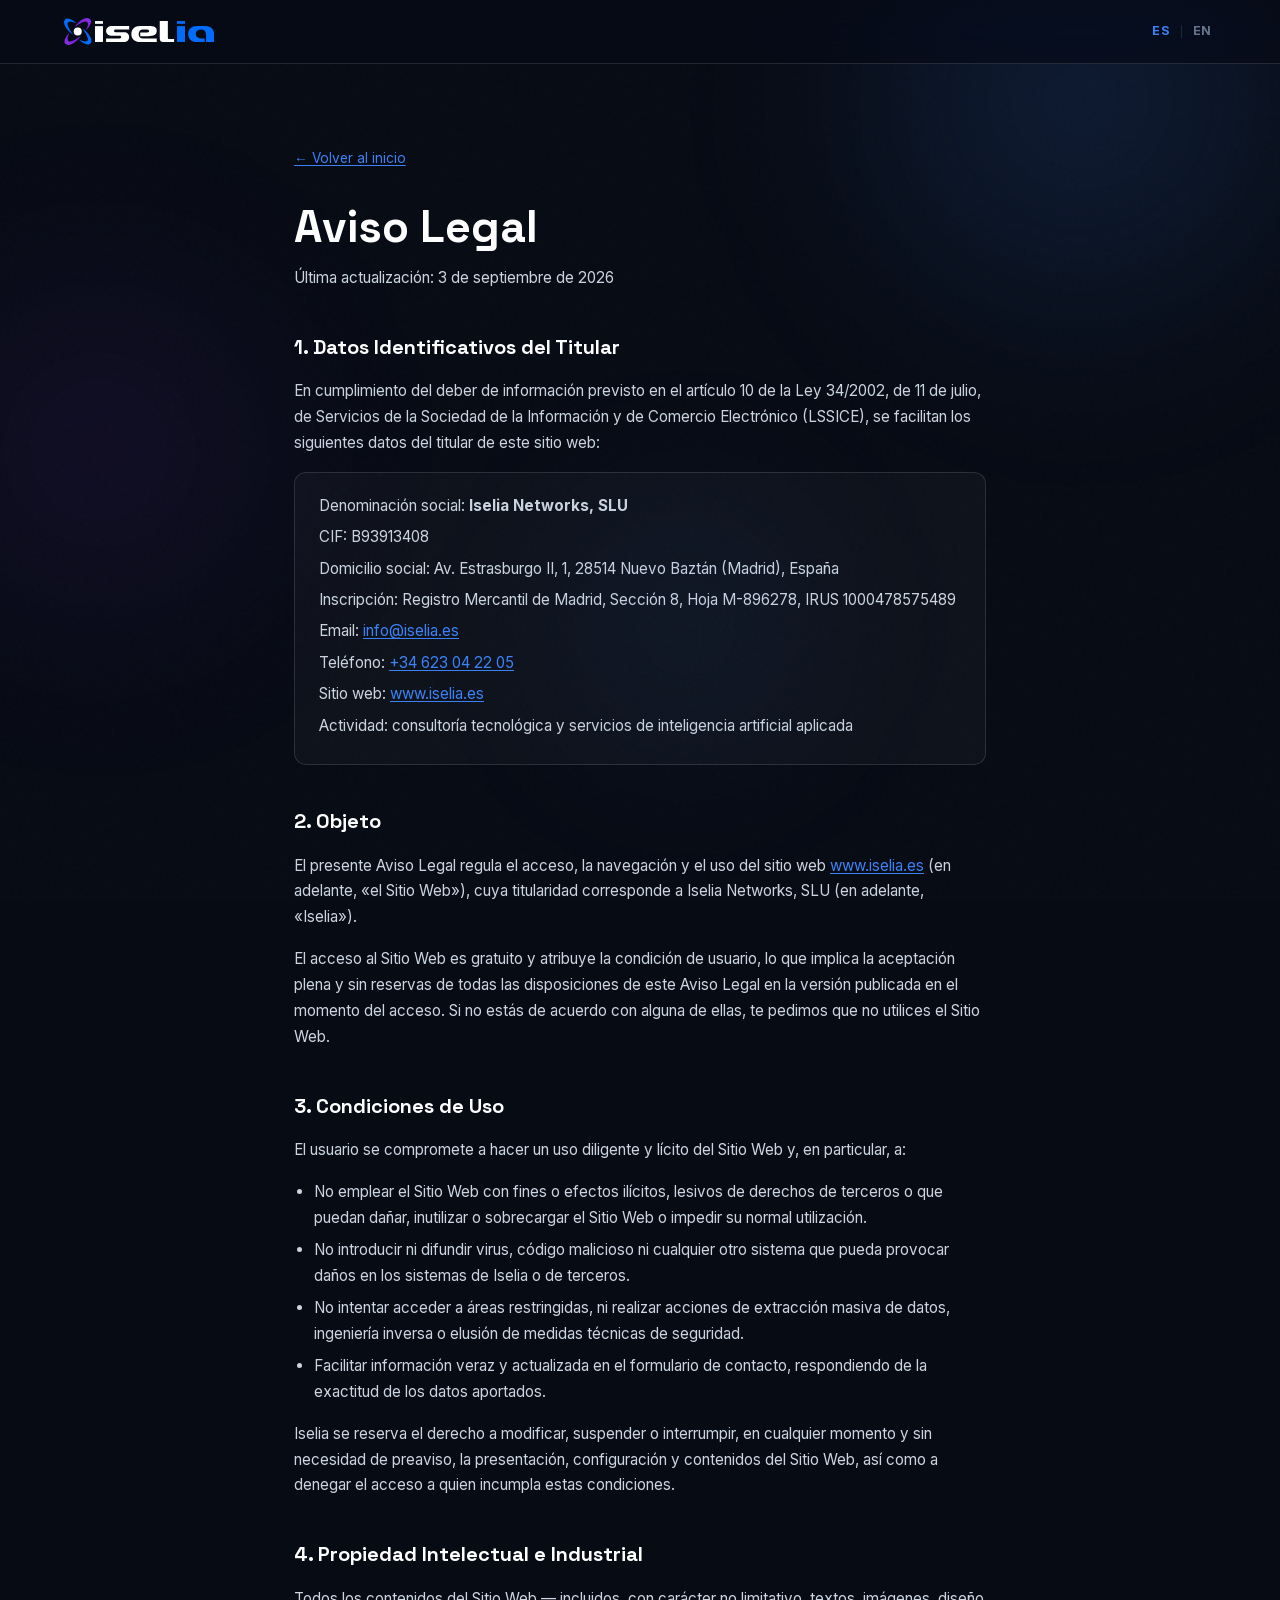
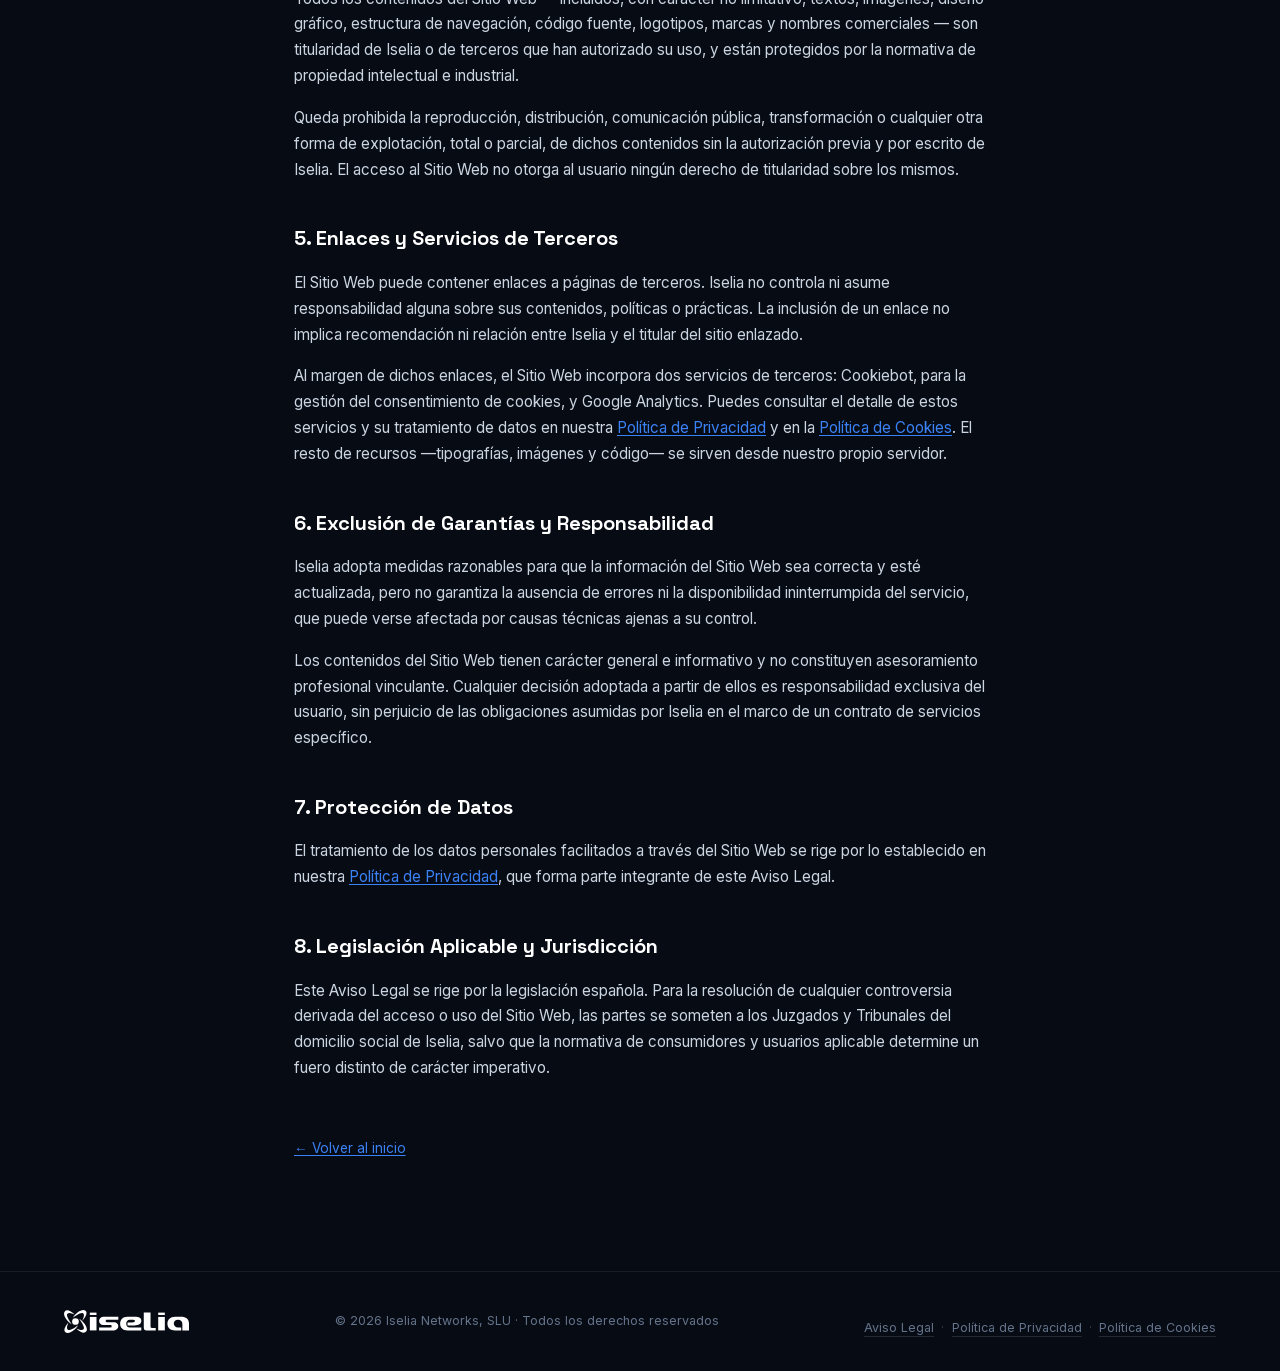
==== aviso-legal.html @ 84e08e34 "Make the header light at the top and dark once scrolled Puts the logo principal on a light surface, " ====
<!DOCTYPE html>
<html lang="es" data-i18n-title="avl-page-title" data-i18n-desc="avl-meta-desc">
<head>
  <meta charset="UTF-8" />

  <!-- Cookiebot CMP — debe ser el primer script del head: data-blockingmode="auto"
       solo intercepta lo declarado despues de el, y GA4 lee de aqui el consentimiento. -->
  <script id="Cookiebot" src="https://consent.cookiebot.com/uc.js"
          data-cbid="42545503-d43b-4026-9b3e-4bc26d3a8071" data-blockingmode="auto" type="text/javascript"></script>
  <!-- End Cookiebot CMP -->

  <!-- Google Analytics 4 (G-BYKG0C7WKZ) con Consent Mode v2.
       Por defecto todo denegado: GA4 no escribe cookies hasta que Cookiebot
       confirme el consentimiento. Debe ir por debajo de Cookiebot, del que
       lee el estado de consentimiento. -->
  <script>
    window.dataLayer = window.dataLayer || [];
    function gtag(){dataLayer.push(arguments);}
    gtag('consent', 'default', {
      ad_storage:         'denied',
      ad_user_data:       'denied',
      ad_personalization: 'denied',
      analytics_storage:  'denied',
      wait_for_update:    500
    });
    function iseliaConsentUpdate() {
      var c = (window.Cookiebot && window.Cookiebot.consent) || {};
      gtag('consent', 'update', {
        ad_storage:         c.marketing  ? 'granted' : 'denied',
        ad_user_data:       c.marketing  ? 'granted' : 'denied',
        ad_personalization: c.marketing  ? 'granted' : 'denied',
        analytics_storage:  c.statistics ? 'granted' : 'denied'
      });
    }
    window.addEventListener('CookiebotOnConsentReady', iseliaConsentUpdate);
    window.addEventListener('CookiebotOnAccept',       iseliaConsentUpdate);
    window.addEventListener('CookiebotOnDecline',      iseliaConsentUpdate);
  </script>
  <script async src="https://www.googletagmanager.com/gtag/js?id=G-BYKG0C7WKZ"></script>
  <script>
    gtag('js', new Date());
    gtag('config', 'G-BYKG0C7WKZ');
  </script>
  <!-- End Google Analytics 4 -->

  <meta name="viewport" content="width=device-width, initial-scale=1.0" />
  <title>Aviso Legal — Iselia</title>
  <meta name="description" content="Aviso legal de Iselia Networks, SLU: datos identificativos del titular, condiciones de uso, propiedad intelectual y legislación aplicable conforme a la LSSICE." />
  <meta name="robots" content="index, follow" />


  <!-- Favicons / marcas de la firma -->
  <link rel="icon" type="image/png" sizes="16x16" href="assets/iselia-favicon-16.png" />
  <link rel="icon" type="image/png" sizes="32x32" href="assets/iselia-favicon-32.png" />
  <link rel="icon" type="image/svg+xml" href="assets/iselia-favicon-claro.svg" />
  <link rel="icon" type="image/svg+xml" href="assets/iselia-favicon-oscuro.svg" media="(prefers-color-scheme: dark)" />
  <link rel="apple-touch-icon" sizes="180x180" href="assets/iselia-apple-touch-icon.png" />

  <link rel="stylesheet" href="styles.css" />
</head>
<body>

<div class="orb orb-1"></div>
<div class="orb orb-2"></div>
<div class="orb orb-3"></div>

<!-- NAV -->
<nav id="navbar" class="scrolled">
  <a href="index.html" class="nav-logo" aria-label="Iselia">
    <img class="logo-light" src="assets/iselia-lockup-horizontal-color.svg" alt="Iselia" width="150" height="27" />
    <img class="logo-dark" src="assets/iselia-lockup-horizontal-oscuro.svg" alt="" aria-hidden="true" width="150" height="27" />
  </a>
  <div class="lang-switcher">
    <button class="lang-btn active" data-lang="es">ES</button>
    <span class="lang-divider">|</span>
    <button class="lang-btn" data-lang="en">EN</button>
  </div>
</nav>

<main class="legal">
  <a href="index.html" class="legal-back" data-i18n="legal-back">← Volver al inicio</a>

  <h1 data-i18n="avl-title">Aviso Legal</h1>
  <p class="legal-updated" data-i18n="avl-updated">Última actualización: 3 de septiembre de 2026</p>

  <h2 data-i18n="avl-1-h">1. Datos Identificativos del Titular</h2>
  <p data-i18n="avl-1-p">En cumplimiento del deber de información previsto en el artículo 10 de la Ley 34/2002, de 11 de julio, de Servicios de la Sociedad de la Información y de Comercio Electrónico (LSSICE), se facilitan los siguientes datos del titular de este sitio web:</p>
  <div class="legal-contact">
    <p data-i18n="avl-c-name">Denominación social: <strong>Iselia Networks, SLU</strong></p>
    <p data-i18n="avl-c-cif">CIF: B93913408</p>
    <p data-i18n="avl-c-addr">Domicilio social: Av. Estrasburgo II, 1, 28514 Nuevo Baztán (Madrid), España</p>
    <p data-i18n="avl-c-reg">Inscripción: Registro Mercantil de Madrid, Sección 8, Hoja M-896278, IRUS 1000478575489</p>
    <p data-i18n="avl-c-email">Email: <a href="mailto:info@iselia.es">info@iselia.es</a></p>
    <p data-i18n="avl-c-phone">Teléfono: <a href="tel:+34623042205">+34 623 04 22 05</a></p>
    <p data-i18n="avl-c-web">Sitio web: <a href="https://www.iselia.es">www.iselia.es</a></p>
    <p data-i18n="avl-c-act">Actividad: consultoría tecnológica y servicios de inteligencia artificial aplicada</p>
  </div>

  <h2 data-i18n="avl-2-h">2. Objeto</h2>
  <p data-i18n="avl-2-p1">El presente Aviso Legal regula el acceso, la navegación y el uso del sitio web <a href="https://www.iselia.es">www.iselia.es</a> (en adelante, «el Sitio Web»), cuya titularidad corresponde a Iselia Networks, SLU (en adelante, «Iselia»).</p>
  <p data-i18n="avl-2-p2">El acceso al Sitio Web es gratuito y atribuye la condición de usuario, lo que implica la aceptación plena y sin reservas de todas las disposiciones de este Aviso Legal en la versión publicada en el momento del acceso. Si no estás de acuerdo con alguna de ellas, te pedimos que no utilices el Sitio Web.</p>

  <h2 data-i18n="avl-3-h">3. Condiciones de Uso</h2>
  <p data-i18n="avl-3-p">El usuario se compromete a hacer un uso diligente y lícito del Sitio Web y, en particular, a:</p>
  <ul>
    <li data-i18n="avl-3-li1">No emplear el Sitio Web con fines o efectos ilícitos, lesivos de derechos de terceros o que puedan dañar, inutilizar o sobrecargar el Sitio Web o impedir su normal utilización.</li>
    <li data-i18n="avl-3-li2">No introducir ni difundir virus, código malicioso ni cualquier otro sistema que pueda provocar daños en los sistemas de Iselia o de terceros.</li>
    <li data-i18n="avl-3-li3">No intentar acceder a áreas restringidas, ni realizar acciones de extracción masiva de datos, ingeniería inversa o elusión de medidas técnicas de seguridad.</li>
    <li data-i18n="avl-3-li4">Facilitar información veraz y actualizada en el formulario de contacto, respondiendo de la exactitud de los datos aportados.</li>
  </ul>
  <p data-i18n="avl-3-p2">Iselia se reserva el derecho a modificar, suspender o interrumpir, en cualquier momento y sin necesidad de preaviso, la presentación, configuración y contenidos del Sitio Web, así como a denegar el acceso a quien incumpla estas condiciones.</p>

  <h2 data-i18n="avl-4-h">4. Propiedad Intelectual e Industrial</h2>
  <p data-i18n="avl-4-p1">Todos los contenidos del Sitio Web — incluidos, con carácter no limitativo, textos, imágenes, diseño gráfico, estructura de navegación, código fuente, logotipos, marcas y nombres comerciales — son titularidad de Iselia o de terceros que han autorizado su uso, y están protegidos por la normativa de propiedad intelectual e industrial.</p>
  <p data-i18n="avl-4-p2">Queda prohibida la reproducción, distribución, comunicación pública, transformación o cualquier otra forma de explotación, total o parcial, de dichos contenidos sin la autorización previa y por escrito de Iselia. El acceso al Sitio Web no otorga al usuario ningún derecho de titularidad sobre los mismos.</p>

  <h2 data-i18n="avl-5-h">5. Enlaces y Servicios de Terceros</h2>
  <p data-i18n="avl-5-p1">El Sitio Web puede contener enlaces a páginas de terceros. Iselia no controla ni asume responsabilidad alguna sobre sus contenidos, políticas o prácticas. La inclusión de un enlace no implica recomendación ni relación entre Iselia y el titular del sitio enlazado.</p>
  <p data-i18n="avl-5-p2">Al margen de dichos enlaces, el Sitio Web incorpora dos servicios de terceros: Cookiebot, para la gestión del consentimiento de cookies, y Google Analytics. Puedes consultar el detalle de estos servicios y su tratamiento de datos en nuestra <a href="privacidad.html">Política de Privacidad</a> y en la <a href="cookies.html">Política de Cookies</a>. El resto de recursos —tipografías, imágenes y código— se sirven desde nuestro propio servidor.</p>

  <h2 data-i18n="avl-6-h">6. Exclusión de Garantías y Responsabilidad</h2>
  <p data-i18n="avl-6-p1">Iselia adopta medidas razonables para que la información del Sitio Web sea correcta y esté actualizada, pero no garantiza la ausencia de errores ni la disponibilidad ininterrumpida del servicio, que puede verse afectada por causas técnicas ajenas a su control.</p>
  <p data-i18n="avl-6-p2">Los contenidos del Sitio Web tienen carácter general e informativo y no constituyen asesoramiento profesional vinculante. Cualquier decisión adoptada a partir de ellos es responsabilidad exclusiva del usuario, sin perjuicio de las obligaciones asumidas por Iselia en el marco de un contrato de servicios específico.</p>

  <h2 data-i18n="avl-7-h">7. Protección de Datos</h2>
  <p data-i18n="avl-7-p">El tratamiento de los datos personales facilitados a través del Sitio Web se rige por lo establecido en nuestra <a href="privacidad.html">Política de Privacidad</a>, que forma parte integrante de este Aviso Legal.</p>

  <h2 data-i18n="avl-8-h">8. Legislación Aplicable y Jurisdicción</h2>
  <p data-i18n="avl-8-p">Este Aviso Legal se rige por la legislación española. Para la resolución de cualquier controversia derivada del acceso o uso del Sitio Web, las partes se someten a los Juzgados y Tribunales del domicilio social de Iselia, salvo que la normativa de consumidores y usuarios aplicable determine un fuero distinto de carácter imperativo.</p>

  <a href="index.html" class="legal-back" data-i18n="legal-back" style="margin-top:2.5rem;">← Volver al inicio</a>
</main>

<footer>
  <div class="footer-logo">
    <img src="assets/iselia-lockup-horizontal-mono.svg" alt="Iselia" width="125" height="23" />
  </div>
  <p data-i18n="footer-copy">© 2026 Iselia Networks, SLU · Todos los derechos reservados</p>
  <p class="footer-legal">
    <a href="aviso-legal.html" data-i18n="footer-legal-notice">Aviso Legal</a>
    <span class="footer-sep">·</span>
    <a href="privacidad.html" data-i18n="footer-privacy">Política de Privacidad</a>
    <span class="footer-sep">·</span>
    <a href="cookies.html" data-i18n="footer-cookies">Política de Cookies</a>
  </p>
</footer>

<script src="i18n.js" data-cookieconsent="ignore"></script>
</body>
</html>
---- styles.css ----
*, *::before, *::after { box-sizing: border-box; margin: 0; padding: 0; }

/* ─── TIPOGRAFIA (autoalojada) ────────────
   Inter y Space Grotesk, variables, SIL Open Font License.
   Se sirven desde assets/fonts para no enviar la IP del visitante a Google;
   las politicas legales dan por hecho que el sitio no carga recursos de terceros. */
@font-face {
  font-family: 'Inter';
  font-style: normal;
  font-weight: 300 900;
  font-display: swap;
  src: url('assets/fonts/inter-latin-ext.woff2') format('woff2');
  unicode-range: U+0100-02BA, U+02BD-02C5, U+02C7-02CC, U+02CE-02D7, U+02DD-02FF, U+0304, U+0308, U+0329, U+1D00-1DBF, U+1E00-1E9F, U+1EF2-1EFF, U+2020, U+20A0-20AB, U+20AD-20C0, U+2113, U+2C60-2C7F, U+A720-A7FF;
}
@font-face {
  font-family: 'Inter';
  font-style: normal;
  font-weight: 300 900;
  font-display: swap;
  src: url('assets/fonts/inter-latin.woff2') format('woff2');
  unicode-range: U+0000-00FF, U+0131, U+0152-0153, U+02BB-02BC, U+02C6, U+02DA, U+02DC, U+0304, U+0308, U+0329, U+2000-206F, U+20AC, U+2122, U+2191, U+2193, U+2212, U+2215, U+FEFF, U+FFFD;
}
@font-face {
  font-family: 'Space Grotesk';
  font-style: normal;
  font-weight: 400 700;
  font-display: swap;
  src: url('assets/fonts/spacegrotesk-latin-ext.woff2') format('woff2');
  unicode-range: U+0100-02BA, U+02BD-02C5, U+02C7-02CC, U+02CE-02D7, U+02DD-02FF, U+0304, U+0308, U+0329, U+1D00-1DBF, U+1E00-1E9F, U+1EF2-1EFF, U+2020, U+20A0-20AB, U+20AD-20C0, U+2113, U+2C60-2C7F, U+A720-A7FF;
}
@font-face {
  font-family: 'Space Grotesk';
  font-style: normal;
  font-weight: 400 700;
  font-display: swap;
  src: url('assets/fonts/spacegrotesk-latin.woff2') format('woff2');
  unicode-range: U+0000-00FF, U+0131, U+0152-0153, U+02BB-02BC, U+02C6, U+02DA, U+02DC, U+0304, U+0308, U+0329, U+2000-206F, U+20AC, U+2122, U+2191, U+2193, U+2212, U+2215, U+FEFF, U+FFFD;
}


:root {
  /* Paleta de marca (manual v3.1, p.7). Tres colores; no se anaden tonos
     de marca fuera de estos. El verde y el rojo de abajo NO son de marca:
     son estados funcionales del formulario. */
  --navy:        #041d58;   /* azul noche     */
  --blue:        #3b82f6;   /* azul Iselia    */
  --violet:      #812add;   /* violeta Iselia */

  /* Los fondos NO son azul noche literal, a proposito: comparten su tono
     (221-224 grados) pero mas oscuros. Sobre #041d58 el violeta cae a 2.50:1
     de contraste (falla incluso AA-grande) y el azul a 4.32:1. Ver CLAUDE.md. */
  --bg:          #070b14;
  --bg2:         #0a1020;
  --blue-glow:   rgba(59,130,246,.35);
  --white:     #ffffff;
  --text:      #cbd5e1;
  --muted:     #64748b;
  --border:    rgba(255,255,255,.07);
  --border2:   rgba(255,255,255,.12);
  --glass:     rgba(255,255,255,.03);
  --glass2:    rgba(255,255,255,.06);

  /* Header claro. #f2f5fa es la superficie clara del propio manual
     (muestreada de sus paginas: 64-70% blanco, 7-19% de este tono).
     Texto encima: navy 14.5:1, muted 5.5:1. Azul Iselia da 3.37:1 sobre
     ella, asi que NO se usa para texto aqui, solo el subrayado decorativo. */
  --surface:       #f2f5fa;
  --on-surface:    #041d58;
  --on-surface-mut:#556579;
  --surface-line:  rgba(4,29,88,.12);

  /* Estados del formulario (UI funcional, no paleta de marca) */
  --ok:        #22c55e;
  --err:       #f87171;
}

html { scroll-behavior: smooth; }

body {
  font-family: 'Inter', sans-serif;
  background: var(--bg);
  color: var(--text);
  line-height: 1.65;
  overflow-x: hidden;
}

/* ─── NOISE OVERLAY ──────────────────────── */
body::before {
  content: '';
  position: fixed;
  inset: 0;
  background-image: url("data:image/svg+xml,%3Csvg viewBox='0 0 256 256' xmlns='http://www.w3.org/2000/svg'%3E%3Cfilter id='n'%3E%3CfeTurbulence type='fractalNoise' baseFrequency='.9' numOctaves='4' stitchTiles='stitch'/%3E%3C/filter%3E%3Crect width='100%25' height='100%25' filter='url(%23n)' opacity='.03'/%3E%3C/svg%3E");
  pointer-events: none;
  z-index: 0;
  opacity: .6;
}

/* ─── AMBIENT ORBS ───────────────────────── */
.orb {
  position: fixed;
  border-radius: 50%;
  pointer-events: none;
  z-index: 0;
  filter: blur(80px);
}
.orb-1 {
  width: 600px; height: 600px;
  background: radial-gradient(circle, rgba(59,130,246,.18) 0%, transparent 70%);
  top: -200px; right: -100px;
  animation: drift1 18s ease-in-out infinite alternate;
}
.orb-2 {
  width: 500px; height: 500px;
  background: radial-gradient(circle, rgba(129,42,221,.12) 0%, transparent 70%);
  bottom: 200px; left: -150px;
  animation: drift2 22s ease-in-out infinite alternate;
}
.orb-3 {
  width: 350px; height: 350px;
  background: radial-gradient(circle, rgba(59,130,246,.10) 0%, transparent 70%);
  top: 50%; left: 40%;
  animation: drift3 16s ease-in-out infinite alternate;
}
@keyframes drift1 { from { transform: translate(0,0); } to { transform: translate(-60px, 80px); } }
@keyframes drift2 { from { transform: translate(0,0); } to { transform: translate(80px,-60px); } }
@keyframes drift3 { from { transform: translate(0,0); } to { transform: translate(-40px, 50px); } }

/* ─── NAV ────────────────────────────────── */
nav {
  position: fixed;
  top: 0; left: 0; right: 0;
  z-index: 200;
  display: flex;
  align-items: center;
  justify-content: space-between;
  padding: 1.1rem max(5%, calc((100% - 1440px) / 2));
  /* Arriba del todo: claro y SOLIDO a proposito. Con alpha, el
     backdrop-filter deja subir la pagina oscura y a .82 el tono efectivo
     era ~#c7ccd6, un gris medio en vez de la superficie clara del manual.
     Al hacer scroll (.scrolled, scrollY > 20 en main.js) pasa a oscuro, y
     ahi si tiene sentido el cristal translucido. */
  background: var(--surface);
  border-bottom: 1px solid var(--surface-line);
  transition: background-color .35s ease, border-color .35s ease;
}
nav.scrolled {
  background: rgba(7,11,20,.72);
  backdrop-filter: blur(20px) saturate(180%);
  border-bottom-color: var(--border2);
}

/* Lockup horizontal v3 (simbolo izquierda + wordmark). La nav tiene fondo
   claro, asi que lleva el "logo principal" tal cual: orbitas en color,
   nucleo y "isel" en azul noche. El footer, sobre fondo oscuro, usa la
   monocroma blanca.
   Anchos reducidos un 25% sobre los originales (200/166/150) por peso visual.
   El simbolo es cuadrado, asi que su lado == alto del lockup == ancho/5.4688:
     nav    150px -> simbolo 27px  OK (minimo 24px), lockup en "admitido"
     footer 125px -> simbolo 23px  por debajo del minimo de 24px
     movil  113px -> simbolo 21px  por debajo, y bajo el suelo de 120px
   Los dos ultimos incumplen el manual; si molesta, ahi toca el simbolo solo. */
.nav-logo {
  display: inline-grid;
  align-items: center;
  text-decoration: none;
  position: relative;
  z-index: 1;
}
.nav-logo img {
  width: 150px;
  height: auto;
  display: block;
  grid-area: 1 / 1;            /* las dos variantes, una encima de otra */
  transition: opacity .35s ease;
}
.nav-logo .logo-dark { opacity: 0; }
nav.scrolled .nav-logo .logo-light { opacity: 0; }
nav.scrolled .nav-logo .logo-dark  { opacity: 1; }

.nav-links { display: flex; gap: 1.75rem; list-style: none; align-items: center; }
.nav-links a {
  font-size: .875rem;
  font-weight: 500;
  color: var(--on-surface-mut);
  text-decoration: none;
  transition: color .2s;
  position: relative;
  z-index: 1;
}
.nav-links a:hover { color: var(--on-surface); }
.nav-links a.nav-active {
  color: var(--on-surface);
}
nav.scrolled .nav-links a { color: var(--muted); }
nav.scrolled .nav-links a:hover,
nav.scrolled .nav-links a.nav-active { color: var(--white); }
.nav-links a.nav-active::after {
  content: '';
  display: block;
  height: 2px;
  width: 100%;
  background: linear-gradient(90deg, var(--blue), var(--violet));
  border-radius: 2px;
  margin-top: 2px;
}

/* ─── LANG SWITCHER ─────────────────────── */
.lang-switcher {
  display: flex;
  align-items: center;
  gap: .35rem;
}
.lang-btn {
  background: none;
  border: none;
  color: var(--on-surface-mut);
  font-size: .78rem;
  font-weight: 700;
  font-family: inherit;
  cursor: pointer;
  padding: .2rem .25rem;
  letter-spacing: .06em;
  transition: color .2s;
  line-height: 1;
  text-decoration: none;
}
.lang-btn:hover { color: var(--on-surface); }
.lang-btn.active { color: var(--on-surface); }
.lang-divider { color: var(--surface-line); font-size: .65rem; user-select: none; }
nav.scrolled .lang-btn { color: var(--muted); }
nav.scrolled .lang-btn:hover { color: var(--white); }
nav.scrolled .lang-btn.active { color: var(--blue); }
nav.scrolled .lang-divider { color: var(--border2); }

.nav-cta {
  padding: .5rem 1.25rem !important;
  background: linear-gradient(135deg, var(--blue), var(--navy)) !important;
  color: var(--white) !important;
  border-radius: 8px;
  font-weight: 600 !important;
  box-shadow: 0 0 20px var(--blue-glow);
  transition: box-shadow .3s, transform .2s !important;
}
.nav-cta:hover {
  box-shadow: 0 0 32px rgba(59,130,246,.55) !important;
  transform: translateY(-1px);
  color: var(--white) !important;
}

.nav-mobile-btn {
  display: none;
  background: none;
  border: 1px solid var(--surface-line);
  color: var(--on-surface);
  border-radius: 8px;
  padding: .45rem .65rem;
  cursor: pointer;
  line-height: 0;
}
.nav-mobile-btn svg { width: 20px; height: 20px; }

/* ─── HERO ───────────────────────────────── */
.hero {
  min-height: 100vh;
  display: flex;
  align-items: center;
  padding: 8rem max(5%, calc((100% - 1440px) / 2)) 5rem;
  position: relative;
  z-index: 1;
}

.hero-grid-bg {
  position: absolute;
  inset: 0;
  background-image:
    linear-gradient(rgba(59,130,246,.06) 1px, transparent 1px),
    linear-gradient(90deg, rgba(59,130,246,.06) 1px, transparent 1px);
  background-size: 64px 64px;
  mask-image: radial-gradient(ellipse 75% 65% at 50% 40%, black 0%, transparent 100%);
}

.hero-content {
  position: relative;
  max-width: 780px;
}

.hero h1 {
  font-family: 'Space Grotesk', sans-serif;
  font-size: clamp(2.6rem, 5.5vw, 4.4rem);
  font-weight: 700;
  line-height: 1.1;
  color: var(--white);
  letter-spacing: -.03em;
  margin-bottom: 1.5rem;
}
.hero h1 .grad,
.section-title .grad {
  background: linear-gradient(90deg, var(--blue) 0%, var(--violet) 100%);
  -webkit-background-clip: text;
  -webkit-text-fill-color: transparent;
  background-clip: text;
}

.hero-desc {
  font-size: 1.1rem;
  color: var(--text);
  max-width: 560px;
  margin-bottom: 2.5rem;
  line-height: 1.75;
}

.hero-actions { display: flex; gap: .85rem; flex-wrap: wrap; align-items: center; }

.btn-primary {
  display: inline-flex;
  align-items: center;
  gap: .5rem;
  padding: .85rem 1.85rem;
  background: linear-gradient(135deg, var(--blue) 0%, var(--navy) 100%);
  color: var(--white);
  border: none;
  border-radius: 10px;
  font-size: .95rem;
  font-weight: 600;
  font-family: inherit;
  cursor: pointer;
  text-decoration: none;
  transition: box-shadow .25s, transform .2s;
  box-shadow: 0 4px 24px var(--blue-glow), inset 0 1px 0 rgba(255,255,255,.15);
  position: relative;
  overflow: hidden;
}
.btn-primary::after {
  content: '';
  position: absolute;
  inset: 0;
  background: linear-gradient(135deg, rgba(255,255,255,.1), transparent);
  opacity: 0;
  transition: opacity .2s;
}
.btn-primary:hover { box-shadow: 0 8px 36px rgba(59,130,246,.55), inset 0 1px 0 rgba(255,255,255,.2); transform: translateY(-2px); }
.btn-primary:hover::after { opacity: 1; }

.btn-outline {
  display: inline-flex;
  align-items: center;
  gap: .5rem;
  padding: .85rem 1.85rem;
  background: var(--glass2);
  color: var(--text);
  border: 1px solid var(--border2);
  border-radius: 10px;
  font-size: .95rem;
  font-weight: 500;
  font-family: inherit;
  cursor: pointer;
  text-decoration: none;
  transition: background .2s, border-color .2s, color .2s;
  backdrop-filter: blur(8px);
}
.btn-outline:hover { background: rgba(255,255,255,.09); border-color: rgba(255,255,255,.22); color: var(--white); }

.hero-stats {
  margin-top: 4rem;
  display: flex;
  gap: 0;
  flex-wrap: wrap;
  border: 1px solid var(--border);
  border-radius: 14px;
  overflow: hidden;
  backdrop-filter: blur(12px);
  background: var(--glass);
  max-width: 580px;
}
.stat {
  flex: 1;
  min-width: 120px;
  padding: 1.25rem 1.5rem;
  border-right: 1px solid var(--border);
}
.stat:last-child { border-right: none; }
.stat-value {
  font-family: 'Space Grotesk', sans-serif;
  font-size: 1.9rem;
  font-weight: 700;
  color: var(--white);
  line-height: 1;
  background: linear-gradient(90deg, var(--blue), var(--violet));
  -webkit-background-clip: text;
  -webkit-text-fill-color: transparent;
  background-clip: text;
}
.stat-label { font-size: .75rem; color: var(--muted); margin-top: .3rem; line-height: 1.3; }

/* ─── PROOF BAR ──────────────────────────── */
.proof-bar {
  position: relative;
  z-index: 1;
  padding: 1.25rem max(5%, calc((100% - 1440px) / 2));
  background: var(--bg2);
  border-top: 1px solid var(--border);
  border-bottom: 1px solid var(--border);
  display: flex;
  align-items: center;
  justify-content: center;
  gap: 1.25rem;
  flex-wrap: wrap;
}
.proof-label { font-size: .78rem; color: var(--muted); font-weight: 500; white-space: nowrap; }
.sectors { display: flex; gap: .5rem; flex-wrap: wrap; justify-content: center; }
.sector-tag {
  padding: .28rem .8rem;
  background: var(--glass2);
  border: 1px solid var(--border2);
  border-radius: 100px;
  font-size: .75rem;
  font-weight: 500;
  color: var(--text);
  transition: border-color .2s, color .2s;
}
.sector-tag:hover { border-color: var(--blue); color: var(--blue); }

/* ─── SECTIONS ───────────────────────────── */
section {
  padding: 6rem max(5%, calc((100% - 1440px) / 2));
  position: relative;
  z-index: 1;
}
.section-eyebrow {
  display: inline-flex;
  align-items: center;
  gap: .5rem;
  font-size: .72rem;
  font-weight: 700;
  letter-spacing: .1em;
  text-transform: uppercase;
  color: var(--blue);
  margin-bottom: .85rem;
}
.section-eyebrow::before {
  content: '';
  display: block;
  width: 18px; height: 1px;
  background: var(--blue);
}
.section-title {
  font-family: 'Space Grotesk', sans-serif;
  font-size: clamp(1.85rem, 3.2vw, 2.75rem);
  font-weight: 700;
  letter-spacing: -.025em;
  color: var(--white);
  line-height: 1.15;
  margin-bottom: 1rem;
}
.section-sub {
  font-size: 1rem;
  color: var(--muted);
  max-width: 520px;
  margin-bottom: 3.5rem;
  line-height: 1.7;
}

/* ─── PROBLEM ────────────────────────────── */
.problem { background: var(--bg); }
.problem-grid {
  display: grid;
  grid-template-columns: repeat(auto-fit, minmax(240px, 1fr));
  gap: 1px;
  background: var(--border);
  border: 1px solid var(--border);
  border-radius: 20px;
  overflow: hidden;
}
.problem-card {
  padding: 2rem;
  background: var(--bg);
  position: relative;
  overflow: hidden;
  cursor: default;
  transition: background .3s;
}
.problem-card::after {
  content: '';
  position: absolute;
  inset: 0;
  background: radial-gradient(circle at 30% 30%, rgba(59,130,246,.07), transparent 70%);
  opacity: 0;
  transition: opacity .35s;
}
.problem-card:hover { background: var(--bg2); }
.problem-card:hover::after { opacity: 1; }
.problem-glyph {
  margin-bottom: 1rem;
  display: block;
}
.problem-glyph svg {
  width: 26px; height: 26px;
  color: var(--blue);
}
.problem-card h3 {
  font-size: .95rem;
  font-weight: 700;
  color: var(--white);
  margin-bottom: .5rem;
}
.problem-card p { font-size: .875rem; color: var(--muted); line-height: 1.6; }

/* ─── SERVICES ───────────────────────────── */
.services { background: var(--bg2); }
.services-grid {
  display: grid;
  grid-template-columns: repeat(auto-fit, minmax(280px, 1fr));
  gap: 1.25rem;
}
.service-card {
  background: var(--glass);
  border: 1px solid var(--border);
  border-radius: 18px;
  padding: 2rem;
  position: relative;
  overflow: hidden;
  transition: border-color .3s, transform .3s;
  backdrop-filter: blur(12px);
}
.service-card::before {
  content: '';
  position: absolute;
  top: 0; left: 0; right: 0;
  height: 1px;
  background: linear-gradient(90deg, transparent, var(--blue), transparent);
  opacity: 0;
  transition: opacity .3s;
}
.service-card:hover { border-color: rgba(59,130,246,.3); transform: translateY(-4px); }
.service-card:hover::before { opacity: 1; }
.service-card:nth-child(2):hover { border-color: rgba(129,42,221,.3); }
.service-card:nth-child(2)::before { background: linear-gradient(90deg, transparent, var(--violet), transparent); }
.service-card:nth-child(3):hover { border-color: rgba(59,130,246,.3); }
.service-card:nth-child(3)::before { background: linear-gradient(90deg, transparent, var(--blue), transparent); }
.service-card:nth-child(4):hover { border-color: rgba(129,42,221,.3); }
.service-card:nth-child(4)::before { background: linear-gradient(90deg, transparent, var(--violet), transparent); }

.service-icon-wrap {
  width: 48px; height: 48px;
  border-radius: 12px;
  border: 1px solid var(--border2);
  display: flex; align-items: center; justify-content: center;
  margin-bottom: 1.25rem;
  background: var(--glass2);
}
.service-icon-wrap svg { width: 22px; height: 22px; color: var(--blue); }
.service-card:nth-child(2) .service-icon-wrap svg { color: var(--violet); }
.service-card:nth-child(3) .service-icon-wrap svg { color: var(--blue); }
.service-card:nth-child(4) .service-icon-wrap svg { color: var(--violet); }
.service-card h3 { font-size: 1rem; font-weight: 700; color: var(--white); margin-bottom: .6rem; }
.service-card p  { font-size: .875rem; color: var(--muted); line-height: 1.65; }
.service-list { list-style: none; margin-top: 1rem; display: flex; flex-direction: column; gap: .4rem; }
.service-list li {
  font-size: .82rem;
  color: var(--muted);
  display: flex; align-items: center; gap: .5rem;
}
.service-list li::before {
  content: '';
  width: 4px; height: 4px;
  border-radius: 50%;
  background: var(--blue);
  flex-shrink: 0;
}

/* ─── WHY ────────────────────────────────── */
.why { background: var(--bg); }
.why-layout {
  display: grid;
  grid-template-columns: 1fr 1fr;
  gap: 5rem;
  align-items: center;
}
.why-points { display: flex; flex-direction: column; gap: 2rem; }
.why-point { display: flex; gap: 1.1rem; align-items: flex-start; }
.why-num {
  flex-shrink: 0;
  width: 36px; height: 36px;
  border-radius: 9px;
  background: linear-gradient(135deg, rgba(59,130,246,.2), rgba(129,42,221,.2));
  border: 1px solid rgba(59,130,246,.3);
  display: flex; align-items: center; justify-content: center;
  font-family: 'Space Grotesk', sans-serif;
  font-size: .85rem;
  font-weight: 700;
  color: var(--blue);
}
.why-point h3 { font-size: .95rem; font-weight: 700; color: var(--white); margin-bottom: .35rem; }
.why-point p  { font-size: .875rem; color: var(--muted); line-height: 1.6; }

.why-panel {
  background: var(--bg2);
  border: 1px solid var(--border2);
  border-radius: 24px;
  padding: 2.5rem;
  position: relative;
  overflow: hidden;
}
.why-panel::before {
  content: '';
  position: absolute;
  inset: 0;
  background-image:
    linear-gradient(rgba(59,130,246,.06) 1px, transparent 1px),
    linear-gradient(90deg, rgba(59,130,246,.06) 1px, transparent 1px);
  background-size: 28px 28px;
}
.why-panel-content { position: relative; }
.why-quote {
  font-family: 'Space Grotesk', sans-serif;
  font-size: 1.3rem;
  font-weight: 600;
  line-height: 1.5;
  color: var(--white);
  margin-bottom: 1.5rem;
  letter-spacing: -.015em;
}
.why-quote .hi { color: var(--blue); }
.why-author { font-size: .8rem; color: var(--muted); margin-bottom: 2rem; }
.why-metrics {
  display: grid;
  grid-template-columns: 1fr 1fr;
  gap: .85rem;
}
.wm {
  background: var(--glass2);
  border: 1px solid var(--border);
  border-radius: 12px;
  padding: 1rem;
}
.wm-val {
  font-family: 'Space Grotesk', sans-serif;
  font-size: 1.5rem;
  font-weight: 700;
  background: linear-gradient(90deg, var(--blue), var(--violet));
  -webkit-background-clip: text;
  -webkit-text-fill-color: transparent;
  background-clip: text;
}
.wm-label { font-size: .72rem; color: var(--muted); margin-top: .2rem; line-height: 1.3; }

/* ─── HOW ────────────────────────────────── */
.how { background: var(--bg2); }
.steps {
  display: grid;
  grid-template-columns: repeat(auto-fit, minmax(200px, 1fr));
  gap: 1.25rem;
}
.step {
  background: var(--glass);
  border: 1px solid var(--border);
  border-radius: 16px;
  padding: 1.75rem;
  position: relative;
  transition: border-color .25s;
}
.step:hover { border-color: var(--border2); }
.step-num {
  font-family: 'Space Grotesk', sans-serif;
  font-size: .72rem;
  font-weight: 700;
  letter-spacing: .08em;
  color: var(--blue);
  margin-bottom: 1rem;
}
.step h3 { font-size: .95rem; font-weight: 700; color: var(--white); margin-bottom: .5rem; }
.step p  { font-size: .85rem; color: var(--muted); line-height: 1.6; }

/* ─── CONTACT ────────────────────────────── */
.contact { background: var(--bg2); }
.contact-layout {
  display: grid;
  grid-template-columns: 1fr 1.45fr;
  gap: 5rem;
  align-items: start;
}

.contact-info { display: flex; flex-direction: column; gap: 1.5rem; }
.contact-item { display: flex; gap: .9rem; align-items: flex-start; }
.contact-icon {
  width: 40px; height: 40px;
  border-radius: 10px;
  background: var(--glass2);
  border: 1px solid var(--border2);
  display: flex; align-items: center; justify-content: center;
  flex-shrink: 0;
}
.contact-icon svg {
  width: 18px; height: 18px;
  color: var(--blue);
}
.contact-item h4 { font-size: .75rem; font-weight: 600; color: var(--muted); margin-bottom: .2rem; text-transform: uppercase; letter-spacing: .06em; }
.contact-item p  { font-size: .9rem; color: var(--white); }
.contact-item p a { color: var(--white); text-decoration: none; transition: color .2s; }
.contact-item p a:hover { color: var(--blue); }

/* ─── FORM ───────────────────────────────── */
.form-wrap {
  background: var(--glass);
  border: 1px solid var(--border2);
  border-radius: 22px;
  padding: 2.5rem;
  backdrop-filter: blur(20px);
  position: relative;
  overflow: hidden;
}
.form-wrap::before {
  content: '';
  position: absolute;
  top: 0; left: 0; right: 0;
  height: 1px;
  background: linear-gradient(90deg, transparent, var(--blue) 30%, var(--violet) 70%, transparent);
}
.form-heading {
  font-family: 'Space Grotesk', sans-serif;
  font-size: 1.1rem;
  font-weight: 700;
  color: var(--white);
  margin-bottom: 1.5rem;
  letter-spacing: -.02em;
}

.form-row { display: grid; grid-template-columns: 1fr 1fr; gap: 1rem; }

.form-group { display: flex; flex-direction: column; gap: .4rem; margin-bottom: .85rem; }
.form-group label {
  font-size: .72rem;
  font-weight: 600;
  color: var(--muted);
  letter-spacing: .05em;
  text-transform: uppercase;
}
.form-group input,
.form-group select,
.form-group textarea {
  padding: .7rem 1rem;
  background: rgba(255,255,255,.04);
  border: 1px solid var(--border2);
  border-radius: 10px;
  color: var(--white);
  font-family: inherit;
  font-size: .9rem;
  outline: none;
  transition: border-color .2s, background .2s, box-shadow .2s;
  width: 100%;
  -webkit-appearance: none;
}
.form-group input::placeholder,
.form-group textarea::placeholder { color: rgba(255,255,255,.2); }
.form-group input:focus,
.form-group select:focus,
.form-group textarea:focus {
  border-color: rgba(59,130,246,.6);
  background: rgba(59,130,246,.05);
  box-shadow: 0 0 0 3px rgba(59,130,246,.12);
}
.form-group select { cursor: pointer; }
.form-group select option { background: var(--bg2); color: var(--white); }
.form-group textarea { resize: vertical; min-height: 100px; line-height: 1.6; }

.form-submit {
  width: 100%;
  padding: .9rem;
  background: linear-gradient(135deg, var(--blue), var(--navy));
  color: var(--white);
  border: none;
  border-radius: 10px;
  font-family: inherit;
  font-size: .95rem;
  font-weight: 700;
  cursor: pointer;
  transition: box-shadow .25s, transform .2s;
  box-shadow: 0 4px 24px var(--blue-glow);
  margin-top: .25rem;
  position: relative;
  overflow: hidden;
}
.form-submit::after {
  content: '';
  position: absolute;
  inset: 0;
  background: linear-gradient(90deg, transparent 0%, rgba(255,255,255,.1) 50%, transparent 100%);
  transform: translateX(-100%);
  transition: transform .5s;
}
.form-submit:hover { box-shadow: 0 8px 36px rgba(59,130,246,.5); transform: translateY(-1px); }
.form-submit:hover::after { transform: translateX(100%); }
.form-submit:disabled { opacity: .6; cursor: not-allowed; transform: none; box-shadow: none; }

.form-error { font-size: .82rem; color: var(--err); text-align: center; margin-top: .5rem; }

.form-note { font-size: .72rem; color: var(--muted); text-align: center; margin-top: .75rem; }

.form-consent {
  display: flex;
  align-items: flex-start;
  gap: .6rem;
  margin: 1rem 0;
}
.form-consent input[type="checkbox"] {
  width: 16px;
  height: 16px;
  margin-top: .15rem;
  flex-shrink: 0;
  accent-color: var(--blue);
  cursor: pointer;
}
.form-consent label {
  font-size: .78rem;
  font-weight: 400;
  letter-spacing: 0;
  text-transform: none;
  color: var(--muted);
  line-height: 1.5;
  cursor: pointer;
}
.form-consent a {
  color: var(--blue);
  text-decoration: underline;
  text-underline-offset: 2px;
}
.form-consent a:hover { color: var(--white); }

.footer-legal { margin-top: .85rem; }
.footer-legal a {
  font-size: .78rem;
  color: var(--muted);
  text-decoration: none;
  border-bottom: 1px solid var(--border2);
  padding-bottom: 1px;
  transition: color .2s;
}
.footer-legal a:hover { color: var(--white); }
.footer-sep { font-size: .78rem; color: var(--muted); opacity: .5; margin: 0 .2rem; }

.form-success {
  display: none;
  text-align: center;
  padding: 3rem 2rem;
}
.form-success-icon { margin-bottom: 1rem; }
.form-success-icon svg { width: 44px; height: 44px; color: var(--ok); }
.form-success h3 { font-size: 1.25rem; color: var(--white); font-weight: 700; margin-bottom: .5rem; }
.form-success p  { font-size: .9rem; color: var(--muted); }

/* ─── FOOTER ─────────────────────────────── */
footer {
  position: relative;
  z-index: 1;
  background: var(--bg);
  border-top: 1px solid var(--border);
  padding: 2rem max(5%, calc((100% - 1440px) / 2));
  display: flex;
  justify-content: space-between;
  align-items: center;
  flex-wrap: wrap;
  gap: 1rem;
}
.footer-logo {
  display: flex;
  align-items: center;
}
.footer-logo img {
  width: 125px;
  height: auto;
  display: block;
}
footer p { font-size: .78rem; color: var(--muted); }

/* ─── FADE-IN ─────────────────────────────── */
.reveal {
  opacity: 0;
  transform: translateY(32px);
  transition: opacity .7s cubic-bezier(.16,1,.3,1), transform .7s cubic-bezier(.16,1,.3,1);
}
.reveal.visible { opacity: 1; transform: none; }
.reveal-delay-1 { transition-delay: .1s; }
.reveal-delay-2 { transition-delay: .2s; }
.reveal-delay-3 { transition-delay: .3s; }

/* ─── RESPONSIVE ─────────────────────────── */
@media (max-width: 960px) {
  .why-layout   { grid-template-columns: 1fr; gap: 3rem; }
  .contact-layout { grid-template-columns: 1fr; gap: 3rem; }
  .form-row     { grid-template-columns: 1fr; }
}

@media (max-width: 700px) {
  section { padding: 4rem 5%; }
  nav { padding: .9rem 5%; }
  /* 113px deja el simbolo en 21px: por debajo del minimo de 24px del manual
     y del suelo de 120px del lockup. Si molesta, pasar aqui al simbolo solo. */
  .nav-logo img,
  .footer-logo img { width: 113px; }
  .hero { padding: 6.5rem 5% 3.5rem; }
  .hero h1 { font-size: clamp(2rem, 8vw, 2.8rem); }
  .hero-stats { flex-direction: column; gap: 0; max-width: 100%; }
  .stat { border-right: none; border-bottom: 1px solid var(--border); }
  .stat:last-child { border-bottom: none; }
  .nav-links { display: none; }
  .nav-mobile-btn { display: block; }
  .nav-links.open {
    display: flex;
    flex-direction: column;
    position: absolute;
    top: 100%; left: 0; right: 0;
    background: var(--surface);
    border-bottom: 1px solid var(--surface-line);
    padding: 1.5rem 5%;
    gap: 1.25rem;
    backdrop-filter: blur(20px);
  }
  .why-panel { order: -1; }
  footer { flex-direction: column; text-align: center; }
}

@media (max-width: 480px) {
  .problem-grid { grid-template-columns: 1fr; gap: 1px; }
  .services-grid { grid-template-columns: 1fr; }
  .steps { grid-template-columns: 1fr; }
  .testi-grid { grid-template-columns: 1fr; }
  .hero-actions { flex-direction: column; align-items: stretch; }
  .btn-primary, .btn-outline { justify-content: center; }
}

/* ── Legal / Privacy page ───────────────────────────── */
.legal {
  max-width: 820px;
  margin: 0 auto;
  padding: 9rem 5% 5rem;
}
.legal-back {
  display: inline-block;
  margin-bottom: 2rem;
  font-size: .85rem;
  color: var(--muted);
  text-decoration: none;
  transition: color .2s;
}
.legal-back:hover { color: var(--white); }
.legal h1 {
  font-family: 'Space Grotesk', sans-serif;
  font-size: clamp(2rem, 5vw, 2.8rem);
  color: var(--white);
  line-height: 1.15;
  margin-bottom: .75rem;
}
.legal-updated { font-size: .8rem; color: var(--muted); margin-bottom: 2.5rem; }
.legal h2 {
  font-family: 'Space Grotesk', sans-serif;
  font-size: 1.25rem;
  color: var(--white);
  margin: 2.5rem 0 .9rem;
}
.legal p { color: var(--text); line-height: 1.7; margin-bottom: 1rem; font-size: .95rem; }
.legal ul { margin: 0 0 1rem 1.25rem; }
.legal li { color: var(--text); line-height: 1.7; margin-bottom: .4rem; font-size: .95rem; }
.legal a { color: var(--blue); text-decoration: underline; text-underline-offset: 2px; }
.legal a:hover { color: var(--white); }
.legal-contact {
  margin-top: 1rem;
  padding: 1.25rem 1.5rem;
  background: var(--glass);
  border: 1px solid var(--border2);
  border-radius: 12px;
}
.legal-contact p { margin-bottom: .35rem; }

/* Boton y panel del menu movil: siguen el estado de la nav. */
nav.scrolled .nav-mobile-btn { border-color: var(--border2); color: var(--white); }
@media (max-width: 700px) {
  nav.scrolled .nav-links.open { background: rgba(7,11,20,.97); border-bottom-color: var(--border); }
}
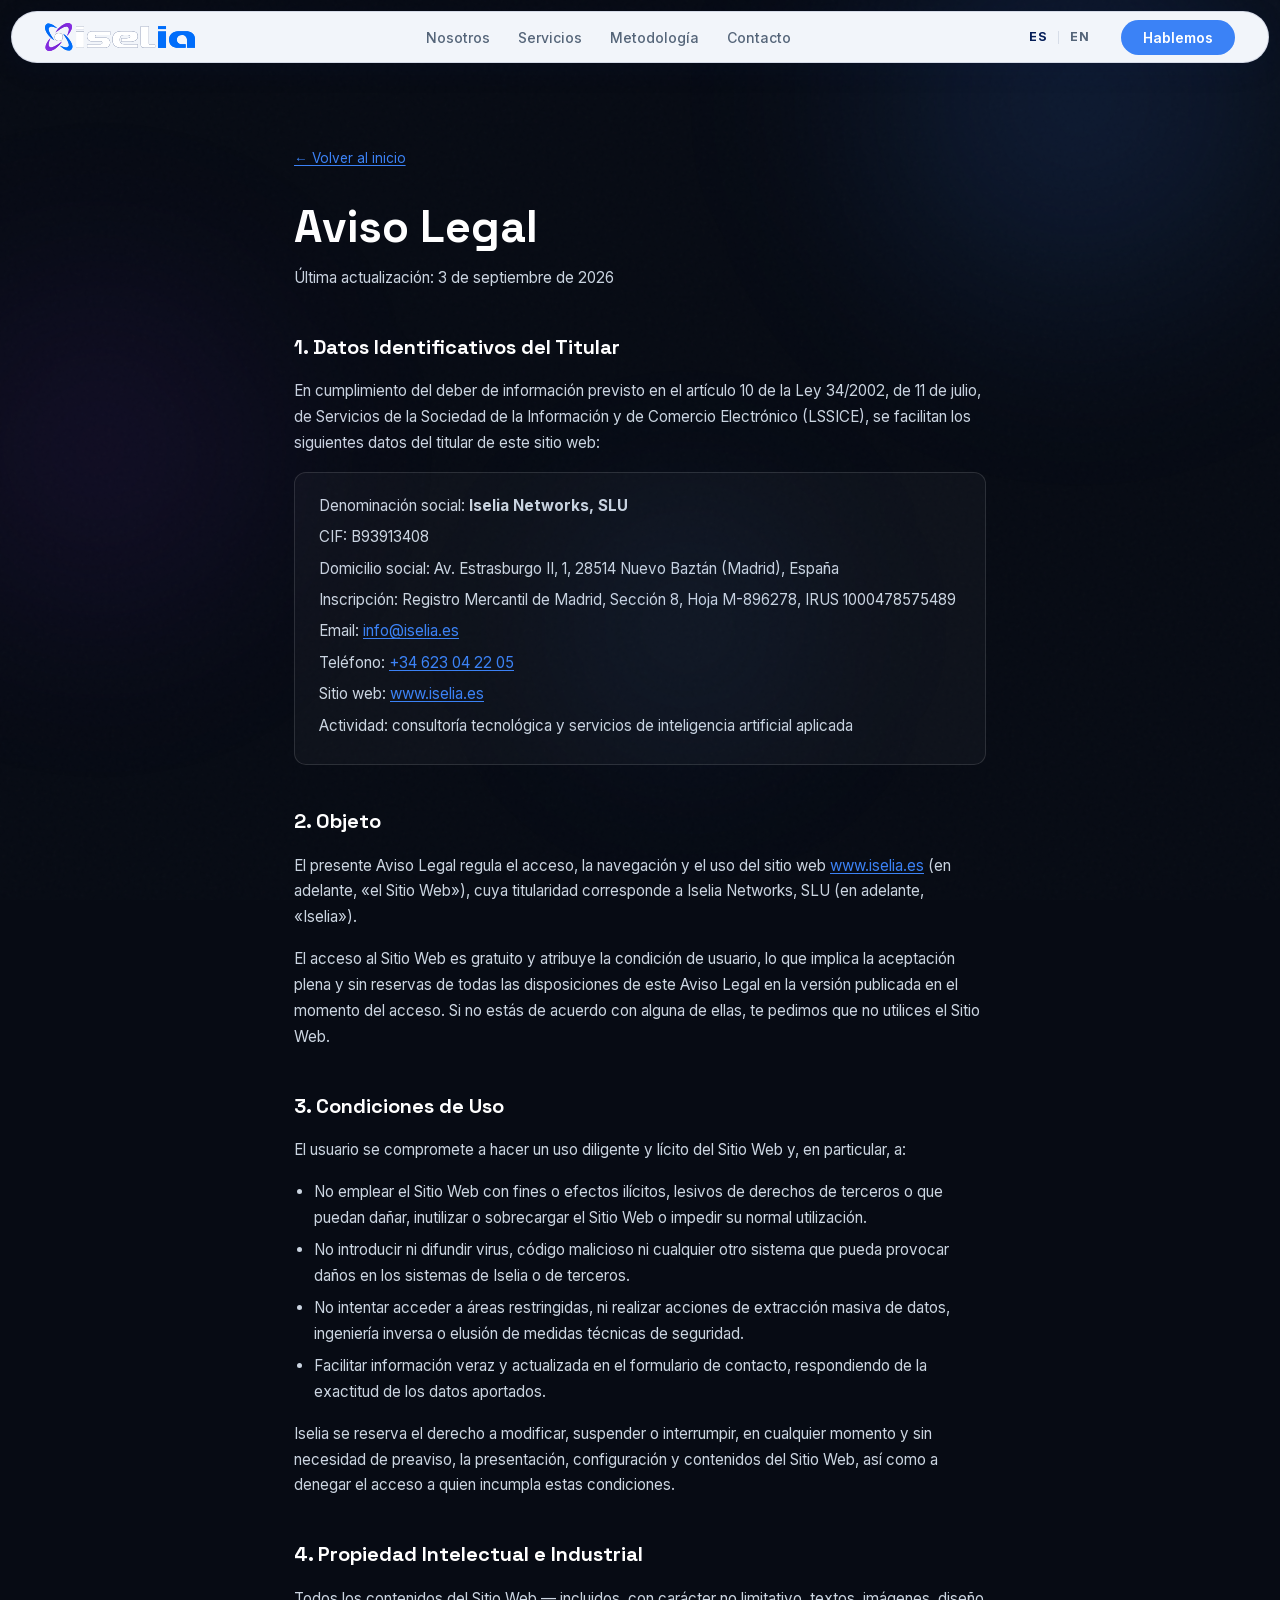
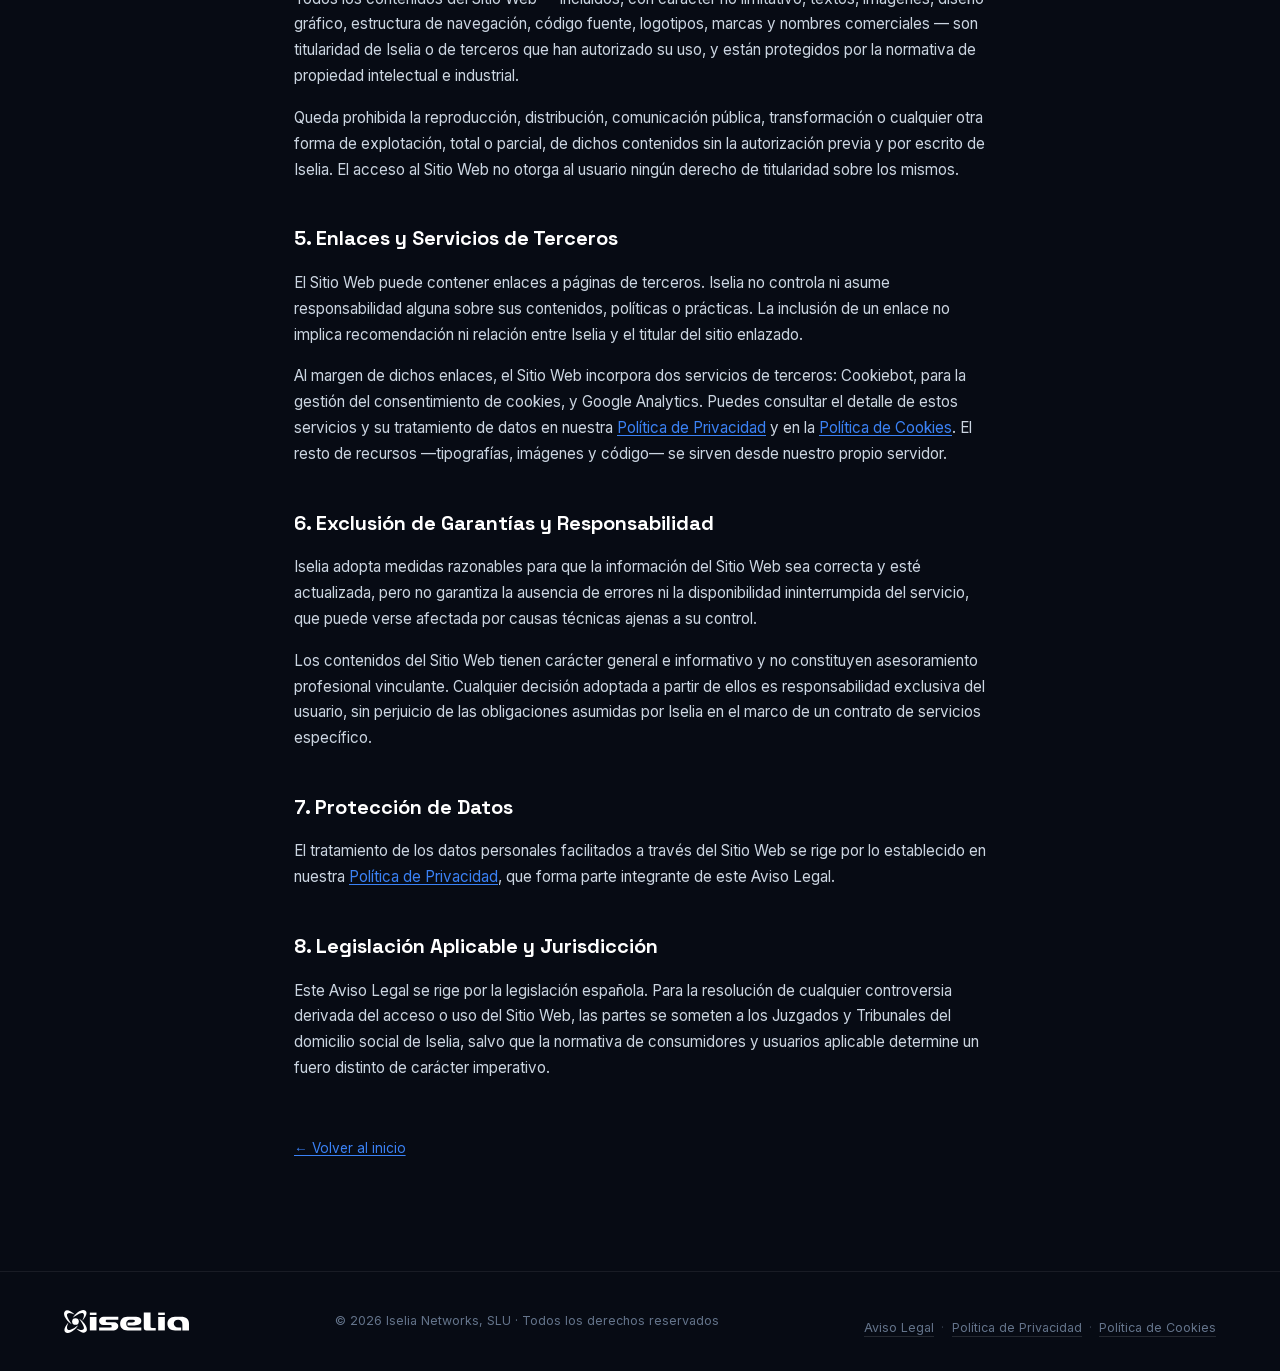
==== commit f82ff5f2: "Restructure the home page and unify the navbar across all pages Reworks the page layout and brings t" ====
--- a/aviso-legal.html
+++ b/aviso-legal.html
@@ -65,16 +65,24 @@
 <div class="orb orb-3"></div>
 
 <!-- NAV -->
-<nav id="navbar" class="scrolled">
+<nav id="navbar">
   <a href="index.html" class="nav-logo" aria-label="Iselia">
     <img class="logo-light" src="assets/iselia-lockup-horizontal-color.svg" alt="Iselia" width="150" height="27" />
     <img class="logo-dark" src="assets/iselia-lockup-horizontal-oscuro.svg" alt="" aria-hidden="true" width="150" height="27" />
   </a>
-  <div class="lang-switcher">
-    <button class="lang-btn active" data-lang="es">ES</button>
-    <span class="lang-divider">|</span>
-    <button class="lang-btn" data-lang="en">EN</button>
-  </div>
+  <button class="nav-mobile-btn" id="mobileToggle" aria-label="Menú"><svg xmlns="http://www.w3.org/2000/svg" viewBox="0 0 24 24" fill="none" stroke="currentColor" stroke-width="2" stroke-linecap="round" stroke-linejoin="round" aria-hidden="true"><line x1="4" y1="6" x2="20" y2="6"/><line x1="4" y1="12" x2="20" y2="12"/><line x1="4" y1="18" x2="20" y2="18"/></svg></button>
+  <ul class="nav-links" id="navLinks">
+    <li><a href="index.html#nosotros" data-i18n="nav-about">Nosotros</a></li>
+    <li><a href="index.html#servicios" data-i18n="nav-services">Servicios</a></li>
+    <li><a href="index.html#metodologia" data-i18n="nav-methodology">Metodología</a></li>
+    <li><a href="index.html#contacto" data-i18n="nav-contact">Contacto</a></li>
+    <li class="lang-switcher">
+      <button class="lang-btn active" data-lang="es">ES</button>
+      <span class="lang-divider">|</span>
+      <button class="lang-btn" data-lang="en">EN</button>
+    </li>
+    <li><a href="index.html#contacto" class="nav-cta" id="ctaLink" data-i18n="nav-cta">Hablemos</a></li>
+  </ul>
 </nav>
 
 <main class="legal">
@@ -146,5 +154,6 @@
 </footer>
 
 <script src="i18n.js" data-cookieconsent="ignore"></script>
+<script src="main.js" data-cookieconsent="ignore"></script>
 </body>
 </html>
--- a/styles.css
+++ b/styles.css
@@ -51,7 +51,6 @@
      de contraste (falla incluso AA-grande) y el azul a 4.32:1. Ver CLAUDE.md. */
   --bg:          #070b14;
   --bg2:         #0a1020;
-  --blue-glow:   rgba(59,130,246,.35);
   --white:     #ffffff;
   --text:      #cbd5e1;
   --muted:     #64748b;
@@ -69,12 +68,19 @@
   --on-surface-mut:#556579;
   --surface-line:  rgba(4,29,88,.12);
 
-  /* Estados del formulario (UI funcional, no paleta de marca) */
-  --ok:        #22c55e;
-  --err:       #f87171;
+  /* Estados del formulario (UI funcional, no paleta de marca). El formulario
+     vive en la tarjeta clara, asi que solo existen las variantes para esa
+     superficie: sobre #f2f5fa un verde #22c55e da 2.09:1 y un rojo #f87171
+     da 2.53:1, ambos fallan. Estos dan 6.5:1 y 6.0:1. */
+  --ok-on-surface:  #166534;
+  --err-on-surface: #b3261e;
 }
 
 html { scroll-behavior: smooth; }
+
+/* El nav es fixed (capsula de ~58px a .7rem del borde), asi que los destinos
+   de ancla necesitan holgura o quedan escondidos debajo. */
+section[id] { scroll-margin-top: 6rem; }
 
 body {
   font-family: 'Inter', sans-serif;
@@ -128,25 +134,37 @@
 /* ─── NAV ────────────────────────────────── */
 nav {
   position: fixed;
-  top: 0; left: 0; right: 0;
+  /* Pildora despegada del borde: los margenes exteriores van en top/left/
+     right y el padding pasa a ser interno. */
+  top: .7rem;
+  left: max(.7rem, calc((100% - 1560px) / 2));
+  right: max(.7rem, calc((100% - 1560px) / 2));
   z-index: 200;
   display: flex;
   align-items: center;
   justify-content: space-between;
-  padding: 1.1rem max(5%, calc((100% - 1440px) / 2));
+  /* Mismo radio que los CTA: capsula completa. Con ~58px de alto el radio
+     efectivo es ~29px, asi que el padding lateral sube para que logo y CTA
+     no se metan en la curva. */
+  padding: .7rem clamp(1.5rem, 2.6vw, 2.25rem);
+  gap: 1.5rem;
+  border-radius: 999px;
   /* Arriba del todo: claro y SOLIDO a proposito. Con alpha, el
      backdrop-filter deja subir la pagina oscura y a .82 el tono efectivo
      era ~#c7ccd6, un gris medio en vez de la superficie clara del manual.
-     Al hacer scroll (.scrolled, scrollY > 20 en main.js) pasa a oscuro, y
+     Al hacer scroll (.scrolled, scrollY > 80 en main.js) pasa a oscuro, y
      ahi si tiene sentido el cristal translucido. */
   background: var(--surface);
-  border-bottom: 1px solid var(--surface-line);
-  transition: background-color .35s ease, border-color .35s ease;
+  border: 1px solid var(--surface-line);
+  box-shadow: 0 6px 28px rgba(4,29,88,.10);
+  transition: background-color .35s ease, border-color .35s ease,
+              box-shadow .35s ease;
 }
 nav.scrolled {
   background: rgba(7,11,20,.72);
   backdrop-filter: blur(20px) saturate(180%);
-  border-bottom-color: var(--border2);
+  border-color: var(--border2);
+  box-shadow: 0 8px 32px rgba(0,0,0,.38);
 }
 
 /* Lockup horizontal v3 (simbolo izquierda + wordmark). La nav tiene fondo
@@ -177,7 +195,13 @@
 nav.scrolled .nav-logo .logo-light { opacity: 0; }
 nav.scrolled .nav-logo .logo-dark  { opacity: 1; }
 
-.nav-links { display: flex; gap: 1.75rem; list-style: none; align-items: center; }
+/* Enlaces centrados entre el logo y el grupo derecho (idioma + CTA). Dos
+   margin-left:auto -uno antes del primer enlace y otro antes del idioma-
+   parten el espacio libre por igual y dejan el grupo centrado. Con
+   justify-content:center no funciona: el primer auto se come todo el hueco. */
+.nav-links { display: flex; gap: 1.75rem; list-style: none; align-items: center; flex: 1; }
+.nav-links > li:first-child { margin-left: auto; }
+.nav-links .lang-switcher { margin-left: auto; }
 .nav-links a {
   font-size: .875rem;
   font-weight: 500;
@@ -233,17 +257,15 @@
 nav.scrolled .lang-divider { color: var(--border2); }
 
 .nav-cta {
-  padding: .5rem 1.25rem !important;
-  background: linear-gradient(135deg, var(--blue), var(--navy)) !important;
+  padding: .55rem 1.35rem !important;
+  background: var(--blue) !important;
   color: var(--white) !important;
-  border-radius: 8px;
+  border-radius: 999px;
   font-weight: 600 !important;
-  box-shadow: 0 0 20px var(--blue-glow);
-  transition: box-shadow .3s, transform .2s !important;
+  transition: filter .2s ease !important;
 }
 .nav-cta:hover {
-  box-shadow: 0 0 32px rgba(59,130,246,.55) !important;
-  transform: translateY(-1px);
+  filter: brightness(1.08);
   color: var(--white) !important;
 }
 
@@ -252,7 +274,7 @@
   background: none;
   border: 1px solid var(--surface-line);
   color: var(--on-surface);
-  border-radius: 8px;
+  border-radius: 999px;
   padding: .45rem .65rem;
   cursor: pointer;
   line-height: 0;
@@ -264,9 +286,26 @@
   min-height: 100vh;
   display: flex;
   align-items: center;
-  padding: 8rem max(5%, calc((100% - 1440px) / 2)) 5rem;
+  justify-content: center;
+  text-align: center;
+  padding: 9rem max(5%, calc((100% - 1440px) / 2)) 5rem;
   position: relative;
   z-index: 1;
+  overflow: hidden;
+}
+
+/* Forma organica de fondo, con los dos colores de las orbitas del simbolo. */
+.hero-shape {
+  position: absolute;
+  width: min(1000px, 105vw);
+  aspect-ratio: 1;
+  right: -22%;
+  top: -26%;
+  border-radius: 42% 58% 36% 64% / 52% 40% 60% 48%;
+  background: linear-gradient(135deg, var(--blue), var(--violet));
+  opacity: .17;
+  filter: blur(46px);
+  pointer-events: none;
 }
 
 .hero-grid-bg {
@@ -281,18 +320,20 @@
 
 .hero-content {
   position: relative;
-  max-width: 780px;
+  max-width: 900px;
+  margin: 0 auto;
 }
 
 .hero h1 {
   font-family: 'Space Grotesk', sans-serif;
-  font-size: clamp(2.6rem, 5.5vw, 4.4rem);
-  font-weight: 700;
-  line-height: 1.1;
+  font-size: clamp(2.6rem, 5.8vw, 4.6rem);
+  font-weight: 400;              /* peso mixto: el .grad va en 700 */
+  line-height: 1.08;
   color: var(--white);
   letter-spacing: -.03em;
   margin-bottom: 1.5rem;
 }
+.hero h1 .grad { font-weight: 700; }
 .hero h1 .grad,
 .section-title .grad {
   background: linear-gradient(90deg, var(--blue) 0%, var(--violet) 100%);
@@ -304,61 +345,49 @@
 .hero-desc {
   font-size: 1.1rem;
   color: var(--text);
-  max-width: 560px;
-  margin-bottom: 2.5rem;
+  max-width: 620px;
+  margin: 0 auto 2.5rem;
   line-height: 1.75;
 }
 
-.hero-actions { display: flex; gap: .85rem; flex-wrap: wrap; align-items: center; }
+.hero-actions { display: flex; gap: .85rem; flex-wrap: wrap; align-items: center; justify-content: center; }
 
 .btn-primary {
   display: inline-flex;
   align-items: center;
   gap: .5rem;
-  padding: .85rem 1.85rem;
-  background: linear-gradient(135deg, var(--blue) 0%, var(--navy) 100%);
+  padding: .9rem 2rem;
+  background: var(--blue);
   color: var(--white);
   border: none;
-  border-radius: 10px;
+  border-radius: 999px;
   font-size: .95rem;
   font-weight: 600;
   font-family: inherit;
   cursor: pointer;
   text-decoration: none;
-  transition: box-shadow .25s, transform .2s;
-  box-shadow: 0 4px 24px var(--blue-glow), inset 0 1px 0 rgba(255,255,255,.15);
-  position: relative;
-  overflow: hidden;
-}
-.btn-primary::after {
-  content: '';
-  position: absolute;
-  inset: 0;
-  background: linear-gradient(135deg, rgba(255,255,255,.1), transparent);
-  opacity: 0;
-  transition: opacity .2s;
-}
-.btn-primary:hover { box-shadow: 0 8px 36px rgba(59,130,246,.55), inset 0 1px 0 rgba(255,255,255,.2); transform: translateY(-2px); }
-.btn-primary:hover::after { opacity: 1; }
+  transition: filter .2s ease;
+}
+.btn-primary:hover { filter: brightness(1.08); }
+.btn-primary:active { filter: brightness(.95); }
 
 .btn-outline {
   display: inline-flex;
   align-items: center;
   gap: .5rem;
-  padding: .85rem 1.85rem;
-  background: var(--glass2);
-  color: var(--text);
-  border: 1px solid var(--border2);
-  border-radius: 10px;
+  padding: .9rem 2rem;
+  background: rgba(255,255,255,.10);
+  color: var(--white);
+  border: none;
+  border-radius: 999px;
   font-size: .95rem;
   font-weight: 500;
   font-family: inherit;
   cursor: pointer;
   text-decoration: none;
-  transition: background .2s, border-color .2s, color .2s;
-  backdrop-filter: blur(8px);
-}
-.btn-outline:hover { background: rgba(255,255,255,.09); border-color: rgba(255,255,255,.22); color: var(--white); }
+  transition: background .2s ease;
+}
+.btn-outline:hover { background: rgba(255,255,255,.16); }
 
 .hero-stats {
   margin-top: 4rem;
@@ -371,6 +400,9 @@
   backdrop-filter: blur(12px);
   background: var(--glass);
   max-width: 580px;
+  margin-left: auto;
+  margin-right: auto;
+  text-align: left;
 }
 .stat {
   flex: 1;
@@ -429,20 +461,29 @@
 .section-eyebrow {
   display: inline-flex;
   align-items: center;
-  gap: .5rem;
-  font-size: .72rem;
+  font-size: .7rem;
   font-weight: 700;
   letter-spacing: .1em;
   text-transform: uppercase;
   color: var(--blue);
-  margin-bottom: .85rem;
-}
-.section-eyebrow::before {
-  content: '';
-  display: block;
-  width: 18px; height: 1px;
-  background: var(--blue);
-}
+  margin-bottom: 1rem;
+  padding: .34rem .85rem;
+  border-radius: 999px;
+  background: rgba(59,130,246,.12);
+  border: 1px solid rgba(59,130,246,.22);
+}
+
+/* Cabeceras centradas en las secciones de una columna (.why sigue a dos). */
+.problem > .section-eyebrow,
+.services > .section-eyebrow,
+.how > .section-eyebrow { display: inline-flex; }
+.problem, .services, .how { text-align: center; }
+.problem .problem-card,
+.services .service-card,
+.how .step { text-align: left; }
+.problem > .section-sub,
+.services > .section-sub,
+.how > .section-sub { margin-left: auto; margin-right: auto; }
 .section-title {
   font-family: 'Space Grotesk', sans-serif;
   font-size: clamp(1.85rem, 3.2vw, 2.75rem);
@@ -507,11 +548,36 @@
 
 /* ─── SERVICES ───────────────────────────── */
 .services { background: var(--bg2); }
+/* 4 columnas fijas, no auto-fit: los conectores punteados se posicionan a
+   los centros de tarjeta (12.5/37.5/62.5/87.5 %) y necesitan un numero de
+   columnas conocido. Con auto-fit salian 3+1 y no alineaban. */
 .services-grid {
   display: grid;
-  grid-template-columns: repeat(auto-fit, minmax(280px, 1fr));
+  grid-template-columns: repeat(4, 1fr);
   gap: 1.25rem;
 }
+
+/* Banner de seccion + arbol de conectores hacia las tarjetas. */
+.svc-banner {
+  background: var(--navy);
+  color: var(--white);
+  font-family: 'Space Grotesk', sans-serif;
+  font-size: clamp(1.05rem, 1.9vw, 1.45rem);
+  font-weight: 700;
+  letter-spacing: -.01em;
+  border-radius: 14px;
+  padding: 1.1rem 1.5rem;
+  text-align: center;
+}
+.svc-connect { position: relative; height: 54px; }
+.svc-connect span { position: absolute; border-color: rgba(255,255,255,.22); }
+.svc-stem { left: 50%; top: 0; height: 24px; border-left: 2px dotted; }
+.svc-bar  { top: 24px; left: 12.5%; right: 12.5%; border-top: 2px dotted; }
+.svc-drop { top: 24px; height: 30px; border-left: 2px dotted; }
+.svc-drop:nth-child(3) { left: 12.5%; }
+.svc-drop:nth-child(4) { left: 37.5%; }
+.svc-drop:nth-child(5) { left: 62.5%; }
+.svc-drop:nth-child(6) { left: 87.5%; }
 .service-card {
   background: var(--glass);
   border: 1px solid var(--border);
@@ -700,9 +766,12 @@
 .contact-item p a:hover { color: var(--blue); }
 
 /* ─── FORM ───────────────────────────────── */
+/* Tarjeta clara flotando sobre la seccion oscura. Todo lo de dentro cambia
+   de paleta: sobre #f2f5fa el azul Iselia solo da 3.37:1, y el verde/rojo de
+   estado dan 2.09 y 2.53, asi que aqui se usan variantes oscuras. */
 .form-wrap {
-  background: var(--glass);
-  border: 1px solid var(--border2);
+  background: var(--surface);
+  border: 1px solid var(--surface-line);
   border-radius: 22px;
   padding: 2.5rem;
   backdrop-filter: blur(20px);
@@ -720,7 +789,7 @@
   font-family: 'Space Grotesk', sans-serif;
   font-size: 1.1rem;
   font-weight: 700;
-  color: var(--white);
+  color: var(--on-surface);
   margin-bottom: 1.5rem;
   letter-spacing: -.02em;
 }
@@ -731,7 +800,7 @@
 .form-group label {
   font-size: .72rem;
   font-weight: 600;
-  color: var(--muted);
+  color: var(--on-surface-mut);
   letter-spacing: .05em;
   text-transform: uppercase;
 }
@@ -739,10 +808,10 @@
 .form-group select,
 .form-group textarea {
   padding: .7rem 1rem;
-  background: rgba(255,255,255,.04);
-  border: 1px solid var(--border2);
+  background: #ffffff;
+  border: 1px solid var(--surface-line);
   border-radius: 10px;
-  color: var(--white);
+  color: var(--on-surface);
   font-family: inherit;
   font-size: .9rem;
   outline: none;
@@ -751,48 +820,38 @@
   -webkit-appearance: none;
 }
 .form-group input::placeholder,
-.form-group textarea::placeholder { color: rgba(255,255,255,.2); }
+.form-group textarea::placeholder { color: #7c8aa3; }
 .form-group input:focus,
 .form-group select:focus,
 .form-group textarea:focus {
-  border-color: rgba(59,130,246,.6);
-  background: rgba(59,130,246,.05);
-  box-shadow: 0 0 0 3px rgba(59,130,246,.12);
+  border-color: var(--blue);
+  background: #ffffff;
+  box-shadow: 0 0 0 3px rgba(59,130,246,.18);
 }
 .form-group select { cursor: pointer; }
-.form-group select option { background: var(--bg2); color: var(--white); }
+.form-group select option { background: #ffffff; color: var(--on-surface); }
 .form-group textarea { resize: vertical; min-height: 100px; line-height: 1.6; }
 
 .form-submit {
   width: 100%;
-  padding: .9rem;
-  background: linear-gradient(135deg, var(--blue), var(--navy));
+  padding: .95rem;
+  background: var(--blue);
   color: var(--white);
   border: none;
-  border-radius: 10px;
+  border-radius: 999px;
   font-family: inherit;
   font-size: .95rem;
-  font-weight: 700;
+  font-weight: 600;
   cursor: pointer;
-  transition: box-shadow .25s, transform .2s;
-  box-shadow: 0 4px 24px var(--blue-glow);
+  transition: filter .2s ease;
   margin-top: .25rem;
-  position: relative;
-  overflow: hidden;
-}
-.form-submit::after {
-  content: '';
-  position: absolute;
-  inset: 0;
-  background: linear-gradient(90deg, transparent 0%, rgba(255,255,255,.1) 50%, transparent 100%);
-  transform: translateX(-100%);
-  transition: transform .5s;
-}
-.form-submit:hover { box-shadow: 0 8px 36px rgba(59,130,246,.5); transform: translateY(-1px); }
+}
+.form-submit:hover { filter: brightness(1.08); }
+.form-submit:active { filter: brightness(.95); }
 .form-submit:hover::after { transform: translateX(100%); }
-.form-submit:disabled { opacity: .6; cursor: not-allowed; transform: none; box-shadow: none; }
-
-.form-error { font-size: .82rem; color: var(--err); text-align: center; margin-top: .5rem; }
+.form-submit:disabled { opacity: .6; cursor: not-allowed; filter: none; }
+
+.form-error { font-size: .82rem; color: var(--err-on-surface); text-align: center; margin-top: .5rem; }
 
 .form-note { font-size: .72rem; color: var(--muted); text-align: center; margin-top: .75rem; }
 
@@ -815,12 +874,12 @@
   font-weight: 400;
   letter-spacing: 0;
   text-transform: none;
-  color: var(--muted);
+  color: var(--on-surface-mut);
   line-height: 1.5;
   cursor: pointer;
 }
 .form-consent a {
-  color: var(--blue);
+  color: var(--on-surface);
   text-decoration: underline;
   text-underline-offset: 2px;
 }
@@ -844,9 +903,9 @@
   padding: 3rem 2rem;
 }
 .form-success-icon { margin-bottom: 1rem; }
-.form-success-icon svg { width: 44px; height: 44px; color: var(--ok); }
-.form-success h3 { font-size: 1.25rem; color: var(--white); font-weight: 700; margin-bottom: .5rem; }
-.form-success p  { font-size: .9rem; color: var(--muted); }
+.form-success-icon svg { width: 44px; height: 44px; color: var(--ok-on-surface); }
+.form-success h3 { font-size: 1.25rem; color: var(--on-surface); font-weight: 700; margin-bottom: .5rem; }
+.form-success p  { font-size: .9rem; color: var(--on-surface-mut); }
 
 /* ─── FOOTER ─────────────────────────────── */
 footer {
@@ -872,6 +931,70 @@
 }
 footer p { font-size: .78rem; color: var(--muted); }
 
+/* ─── SECTORES (acordeon) ─────────────────── */
+/* <details>/<summary> nativo: accesible y sin JS. El marcador por defecto se
+   oculta y se dibuja un +/- propio. */
+.sectors-layout {
+  display: grid;
+  grid-template-columns: 1.05fr .95fr;
+  gap: clamp(2rem, 5vw, 4.5rem);
+  align-items: center;
+}
+.accordion { display: flex; flex-direction: column; gap: .6rem; }
+.acc-item {
+  border: 1px solid var(--border);
+  border-radius: 14px;
+  background: var(--glass);
+  transition: border-color .25s, background .25s;
+}
+.acc-item[open] { border-color: var(--border2); background: var(--glass2); }
+.acc-item summary {
+  list-style: none;
+  cursor: pointer;
+  padding: .95rem 1.2rem;
+  display: flex;
+  align-items: center;
+  justify-content: space-between;
+  gap: 1rem;
+  font-weight: 600;
+  font-size: .98rem;
+  color: var(--white);
+}
+.acc-item summary::-webkit-details-marker { display: none; }
+.acc-item summary:hover { color: var(--blue); }
+.acc-icon { position: relative; width: 16px; height: 16px; flex-shrink: 0; }
+.acc-icon::before,
+.acc-icon::after {
+  content: '';
+  position: absolute;
+  left: 50%; top: 50%;
+  background: var(--blue);
+  transform: translate(-50%, -50%);
+}
+.acc-icon::before { width: 14px; height: 2px; }
+.acc-icon::after  { width: 2px; height: 14px; transition: transform .25s ease; }
+.acc-item[open] .acc-icon::after { transform: translate(-50%, -50%) scaleY(0); }
+.acc-item p {
+  margin: 0;
+  padding: 0 1.2rem 1.05rem;
+  color: var(--muted);
+  font-size: .9rem;
+  line-height: 1.7;
+}
+
+/* Visual organico: no hay fotografia en el proyecto, asi que se construye
+   con el simbolo de marca sobre un degradado de las dos orbitas. */
+.sectors-visual {
+  position: relative;
+  aspect-ratio: 1;
+  display: grid;
+  place-items: center;
+  border-radius: 46% 54% 38% 62% / 55% 42% 58% 45%;
+  background: linear-gradient(140deg, rgba(59,130,246,.20), rgba(129,42,221,.20));
+  border: 1px solid var(--border2);
+}
+.sectors-visual img { width: 44%; height: auto; opacity: .92; }
+
 /* ─── FADE-IN ─────────────────────────────── */
 .reveal {
   opacity: 0;
@@ -888,6 +1011,14 @@
   .why-layout   { grid-template-columns: 1fr; gap: 3rem; }
   .contact-layout { grid-template-columns: 1fr; gap: 3rem; }
   .form-row     { grid-template-columns: 1fr; }
+}
+
+@media (max-width: 1100px) {
+  .sectors-layout { grid-template-columns: 1fr; }
+  .sectors-visual { max-width: 360px; margin: 0 auto; order: -1; }
+  .services-grid { grid-template-columns: repeat(2, 1fr); }
+  .svc-connect { display: none; }
+  .svc-banner { margin-bottom: 1.25rem; }
 }
 
 @media (max-width: 700px) {
@@ -907,14 +1038,18 @@
   .nav-links.open {
     display: flex;
     flex-direction: column;
+    flex: none;
     position: absolute;
-    top: 100%; left: 0; right: 0;
+    top: calc(100% + .55rem); left: 0; right: 0;
     background: var(--surface);
-    border-bottom: 1px solid var(--surface-line);
+    border: 1px solid var(--surface-line);
+    border-radius: 22px;
     padding: 1.5rem 5%;
     gap: 1.25rem;
     backdrop-filter: blur(20px);
   }
+  .nav-links > li:first-child,
+  .nav-links .lang-switcher { margin-left: 0; }
   .why-panel { order: -1; }
   footer { flex-direction: column; text-align: center; }
 }
@@ -922,6 +1057,7 @@
 @media (max-width: 480px) {
   .problem-grid { grid-template-columns: 1fr; gap: 1px; }
   .services-grid { grid-template-columns: 1fr; }
+  .svc-banner { font-size: 1rem; }
   .steps { grid-template-columns: 1fr; }
   .testi-grid { grid-template-columns: 1fr; }
   .hero-actions { flex-direction: column; align-items: stretch; }
@@ -974,5 +1110,5 @@
 /* Boton y panel del menu movil: siguen el estado de la nav. */
 nav.scrolled .nav-mobile-btn { border-color: var(--border2); color: var(--white); }
 @media (max-width: 700px) {
-  nav.scrolled .nav-links.open { background: rgba(7,11,20,.97); border-bottom-color: var(--border); }
-}
+  nav.scrolled .nav-links.open { background: rgba(7,11,20,.97); border-color: var(--border2); }
+}
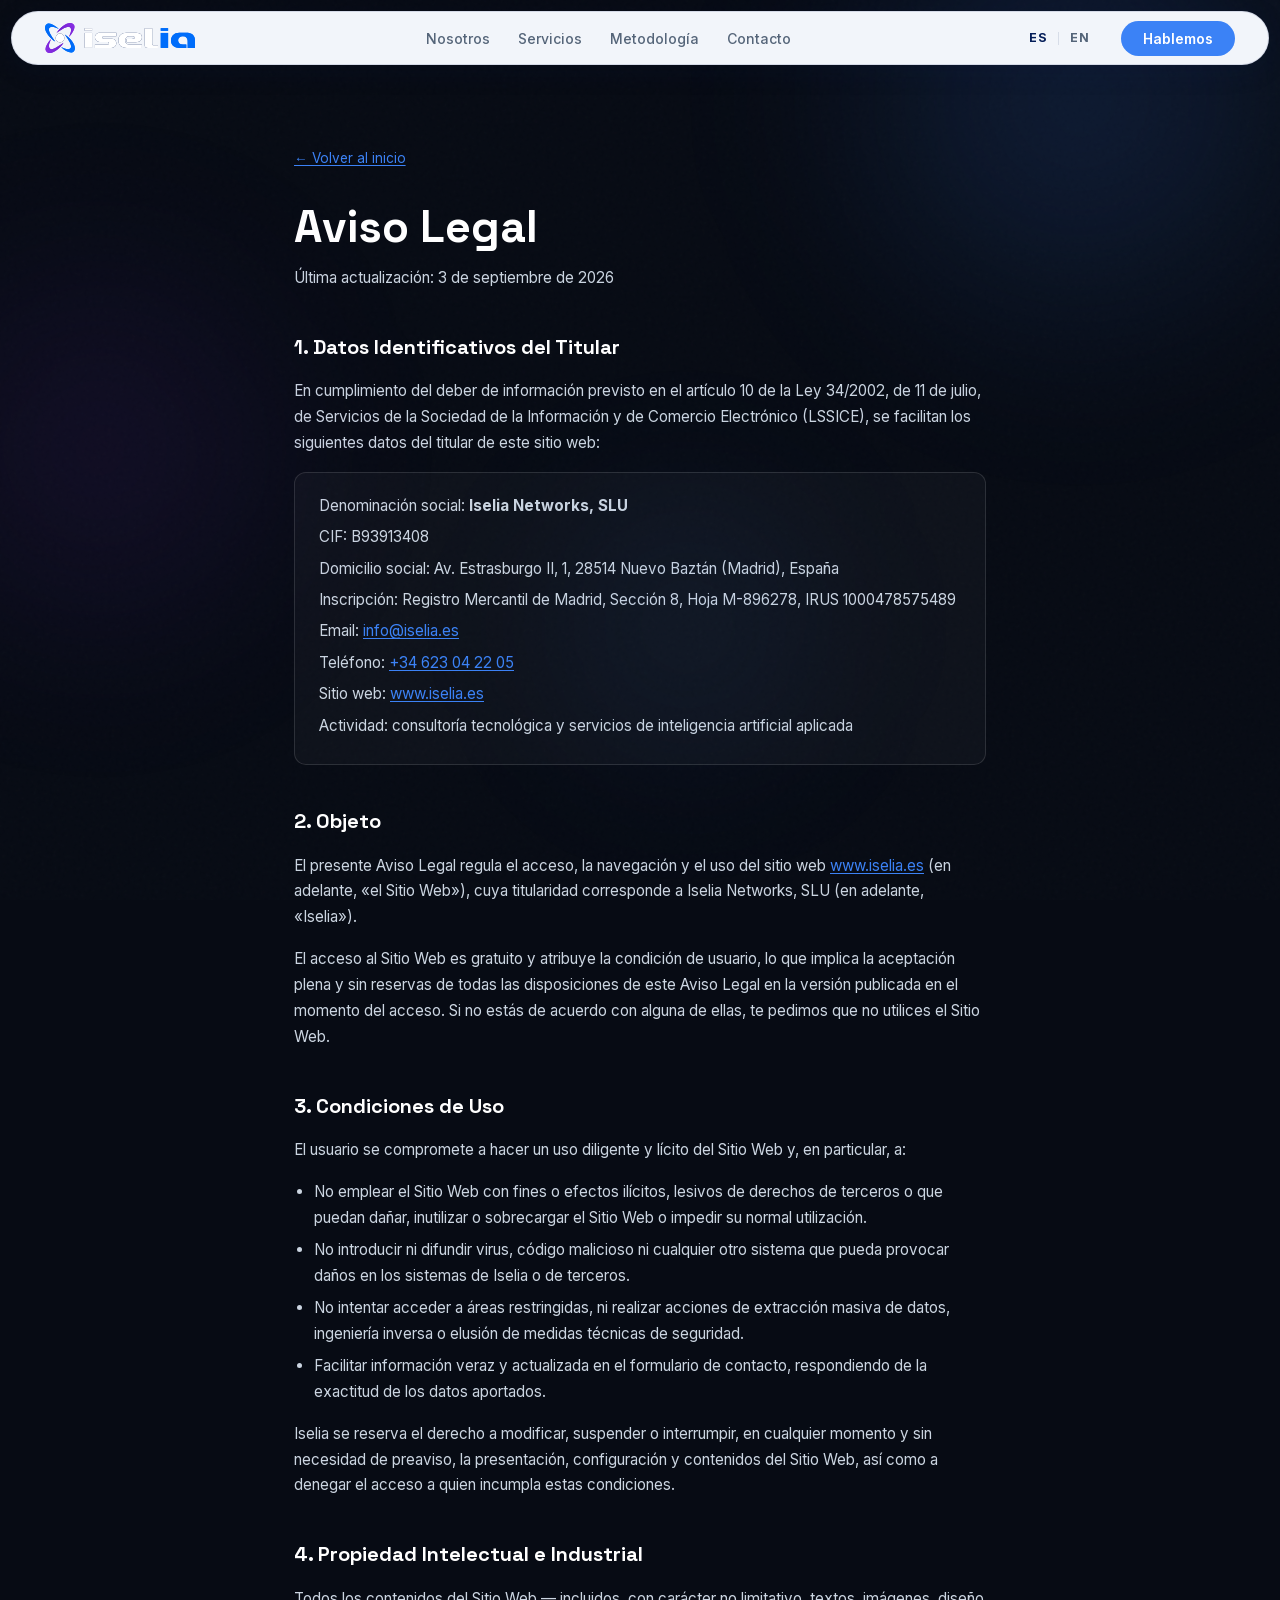
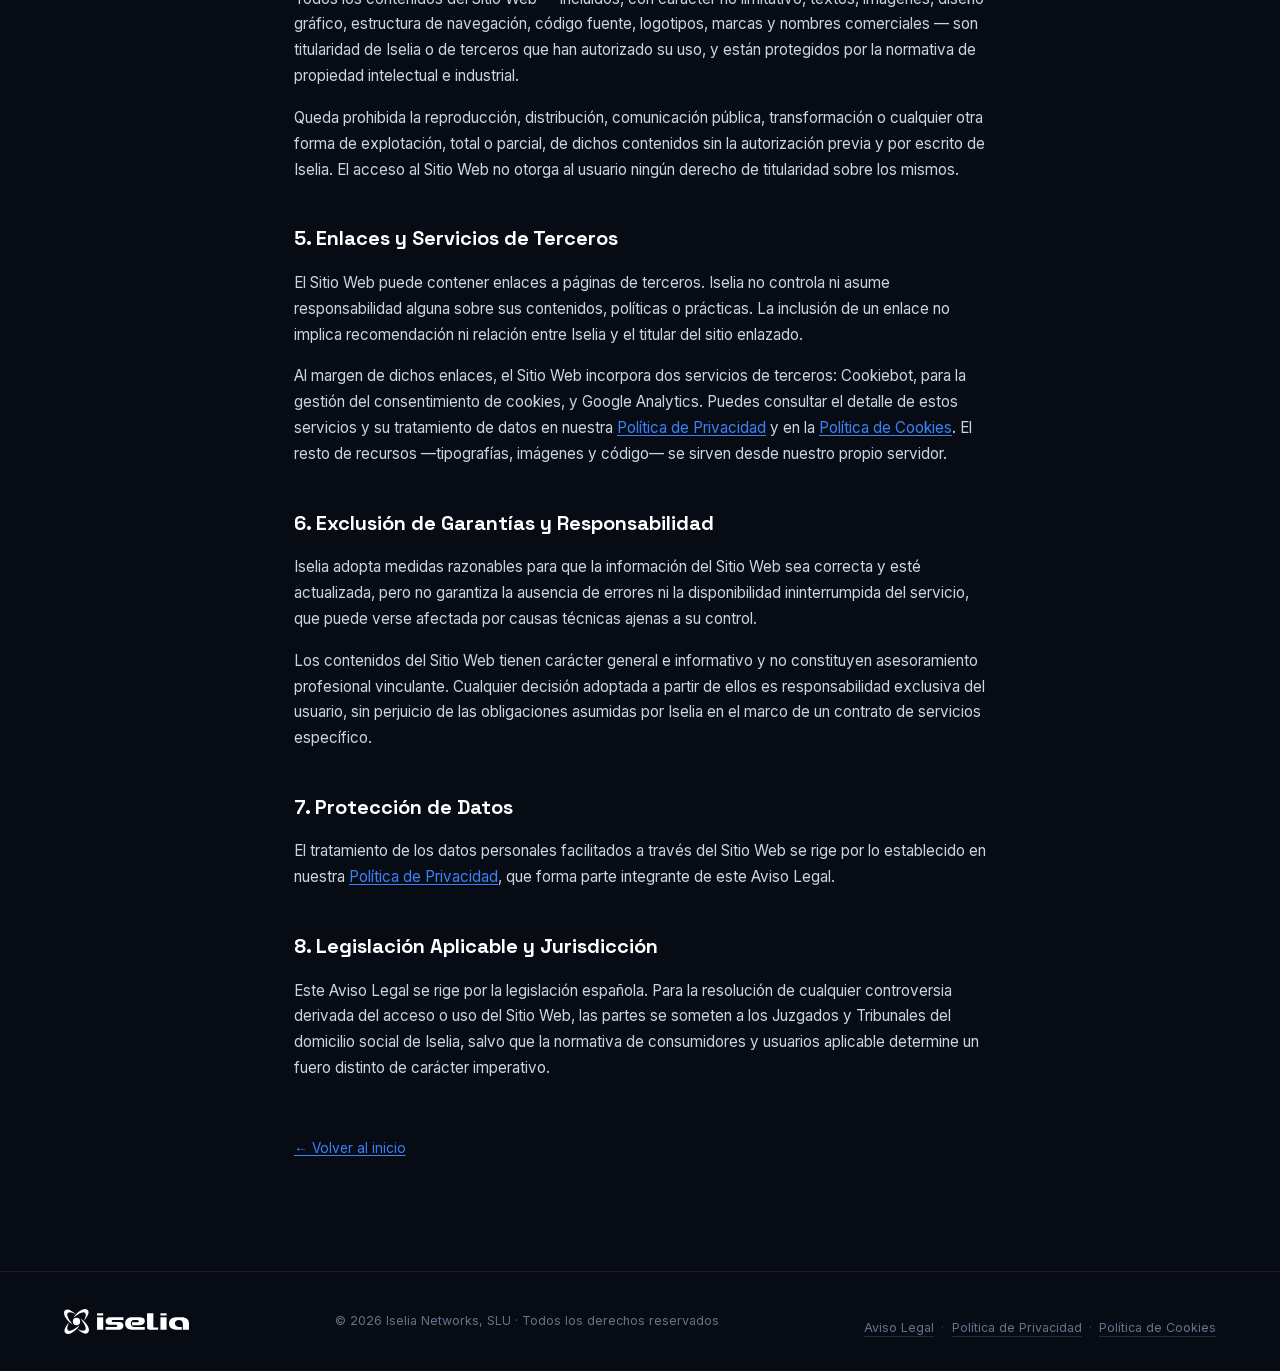
==== commit d4904766: "Shrink the wordmark and open the gap in the horizontal lockup The master's proportions put the wordm" ====
--- a/aviso-legal.html
+++ b/aviso-legal.html
@@ -67,8 +67,8 @@
 <!-- NAV -->
 <nav id="navbar">
   <a href="index.html" class="nav-logo" aria-label="Iselia">
-    <img class="logo-light" src="assets/iselia-lockup-horizontal-color.svg" alt="Iselia" width="150" height="27" />
-    <img class="logo-dark" src="assets/iselia-lockup-horizontal-oscuro.svg" alt="" aria-hidden="true" width="150" height="27" />
+    <img class="logo-light" src="assets/iselia-lockup-horizontal-color.svg" alt="Iselia" width="150" height="30" />
+    <img class="logo-dark" src="assets/iselia-lockup-horizontal-oscuro.svg" alt="" aria-hidden="true" width="150" height="30" />
   </a>
   <button class="nav-mobile-btn" id="mobileToggle" aria-label="Menú"><svg xmlns="http://www.w3.org/2000/svg" viewBox="0 0 24 24" fill="none" stroke="currentColor" stroke-width="2" stroke-linecap="round" stroke-linejoin="round" aria-hidden="true"><line x1="4" y1="6" x2="20" y2="6"/><line x1="4" y1="12" x2="20" y2="12"/><line x1="4" y1="18" x2="20" y2="18"/></svg></button>
   <ul class="nav-links" id="navLinks">
@@ -141,7 +141,7 @@
 
 <footer>
   <div class="footer-logo">
-    <img src="assets/iselia-lockup-horizontal-mono.svg" alt="Iselia" width="125" height="23" />
+    <img src="assets/iselia-lockup-horizontal-mono.svg" alt="Iselia" width="125" height="25" />
   </div>
   <p data-i18n="footer-copy">© 2026 Iselia Networks, SLU · Todos los derechos reservados</p>
   <p class="footer-legal">
--- a/styles.css
+++ b/styles.css
@@ -69,11 +69,9 @@
   --surface-line:  rgba(4,29,88,.12);
 
   /* Estados del formulario (UI funcional, no paleta de marca). El formulario
-     vive en la tarjeta clara, asi que solo existen las variantes para esa
-     superficie: sobre #f2f5fa un verde #22c55e da 2.09:1 y un rojo #f87171
-     da 2.53:1, ambos fallan. Estos dan 6.5:1 y 6.0:1. */
-  --ok-on-surface:  #166534;
-  --err-on-surface: #b3261e;
+     va sobre fondo oscuro, asi que estos son los tonos validos ahi. */
+  --ok:        #22c55e;
+  --err:       #f87171;
 }
 
 html { scroll-behavior: smooth; }
@@ -172,11 +170,12 @@
    nucleo y "isel" en azul noche. El footer, sobre fondo oscuro, usa la
    monocroma blanca.
    Anchos reducidos un 25% sobre los originales (200/166/150) por peso visual.
-   El simbolo es cuadrado, asi que su lado == alto del lockup == ancho/5.4688:
-     nav    150px -> simbolo 27px  OK (minimo 24px), lockup en "admitido"
-     footer 125px -> simbolo 23px  por debajo del minimo de 24px
-     movil  113px -> simbolo 21px  por debajo, y bajo el suelo de 120px
-   Los dos ultimos incumplen el manual; si molesta, ahi toca el simbolo solo. */
+   El simbolo es cuadrado, asi que su lado == alto del lockup == ancho/5.0132
+   (el ratio cambio al encoger el wordmark y abrir el hueco; ver brand/):
+     nav    150px -> simbolo 30px  OK (minimo 24px), lockup en "admitido"
+     footer 125px -> simbolo 25px  OK
+     movil  113px -> simbolo 22px  por debajo del minimo, y bajo el suelo de 120px
+   Solo el movil incumple el manual; si molesta, ahi toca el simbolo solo. */
 .nav-logo {
   display: inline-grid;
   align-items: center;
@@ -766,12 +765,9 @@
 .contact-item p a:hover { color: var(--blue); }
 
 /* ─── FORM ───────────────────────────────── */
-/* Tarjeta clara flotando sobre la seccion oscura. Todo lo de dentro cambia
-   de paleta: sobre #f2f5fa el azul Iselia solo da 3.37:1, y el verde/rojo de
-   estado dan 2.09 y 2.53, asi que aqui se usan variantes oscuras. */
 .form-wrap {
-  background: var(--surface);
-  border: 1px solid var(--surface-line);
+  background: var(--glass);
+  border: 1px solid var(--border2);
   border-radius: 22px;
   padding: 2.5rem;
   backdrop-filter: blur(20px);
@@ -789,7 +785,7 @@
   font-family: 'Space Grotesk', sans-serif;
   font-size: 1.1rem;
   font-weight: 700;
-  color: var(--on-surface);
+  color: var(--white);
   margin-bottom: 1.5rem;
   letter-spacing: -.02em;
 }
@@ -800,7 +796,7 @@
 .form-group label {
   font-size: .72rem;
   font-weight: 600;
-  color: var(--on-surface-mut);
+  color: var(--muted);
   letter-spacing: .05em;
   text-transform: uppercase;
 }
@@ -808,10 +804,10 @@
 .form-group select,
 .form-group textarea {
   padding: .7rem 1rem;
-  background: #ffffff;
-  border: 1px solid var(--surface-line);
+  background: rgba(255,255,255,.04);
+  border: 1px solid var(--border2);
   border-radius: 10px;
-  color: var(--on-surface);
+  color: var(--white);
   font-family: inherit;
   font-size: .9rem;
   outline: none;
@@ -820,16 +816,16 @@
   -webkit-appearance: none;
 }
 .form-group input::placeholder,
-.form-group textarea::placeholder { color: #7c8aa3; }
+.form-group textarea::placeholder { color: rgba(255,255,255,.2); }
 .form-group input:focus,
 .form-group select:focus,
 .form-group textarea:focus {
-  border-color: var(--blue);
-  background: #ffffff;
-  box-shadow: 0 0 0 3px rgba(59,130,246,.18);
+  border-color: rgba(59,130,246,.6);
+  background: rgba(59,130,246,.05);
+  box-shadow: 0 0 0 3px rgba(59,130,246,.12);
 }
 .form-group select { cursor: pointer; }
-.form-group select option { background: #ffffff; color: var(--on-surface); }
+.form-group select option { background: var(--bg2); color: var(--white); }
 .form-group textarea { resize: vertical; min-height: 100px; line-height: 1.6; }
 
 .form-submit {
@@ -851,7 +847,7 @@
 .form-submit:hover::after { transform: translateX(100%); }
 .form-submit:disabled { opacity: .6; cursor: not-allowed; filter: none; }
 
-.form-error { font-size: .82rem; color: var(--err-on-surface); text-align: center; margin-top: .5rem; }
+.form-error { font-size: .82rem; color: var(--err); text-align: center; margin-top: .5rem; }
 
 .form-note { font-size: .72rem; color: var(--muted); text-align: center; margin-top: .75rem; }
 
@@ -874,12 +870,12 @@
   font-weight: 400;
   letter-spacing: 0;
   text-transform: none;
-  color: var(--on-surface-mut);
+  color: var(--muted);
   line-height: 1.5;
   cursor: pointer;
 }
 .form-consent a {
-  color: var(--on-surface);
+  color: var(--blue);
   text-decoration: underline;
   text-underline-offset: 2px;
 }
@@ -903,9 +899,9 @@
   padding: 3rem 2rem;
 }
 .form-success-icon { margin-bottom: 1rem; }
-.form-success-icon svg { width: 44px; height: 44px; color: var(--ok-on-surface); }
-.form-success h3 { font-size: 1.25rem; color: var(--on-surface); font-weight: 700; margin-bottom: .5rem; }
-.form-success p  { font-size: .9rem; color: var(--on-surface-mut); }
+.form-success-icon svg { width: 44px; height: 44px; color: var(--ok); }
+.form-success h3 { font-size: 1.25rem; color: var(--white); font-weight: 700; margin-bottom: .5rem; }
+.form-success p  { font-size: .9rem; color: var(--muted); }
 
 /* ─── FOOTER ─────────────────────────────── */
 footer {
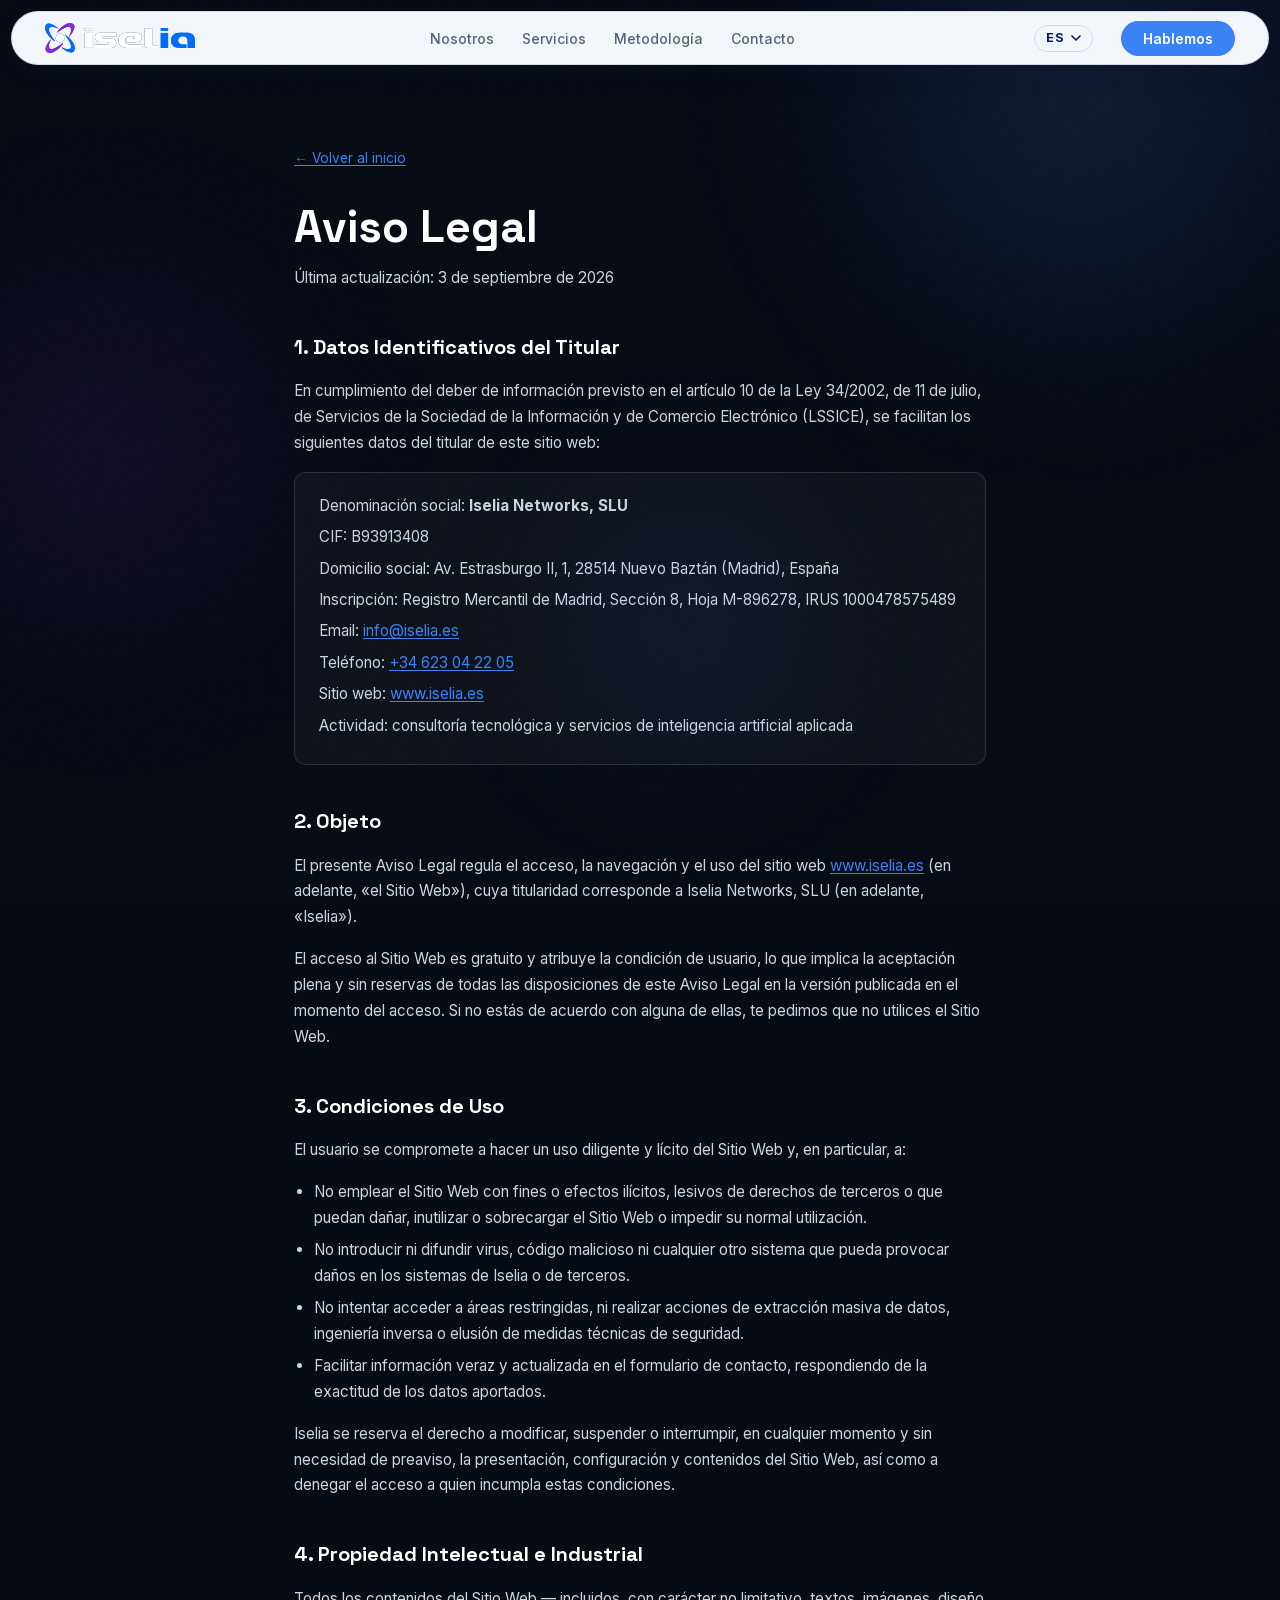
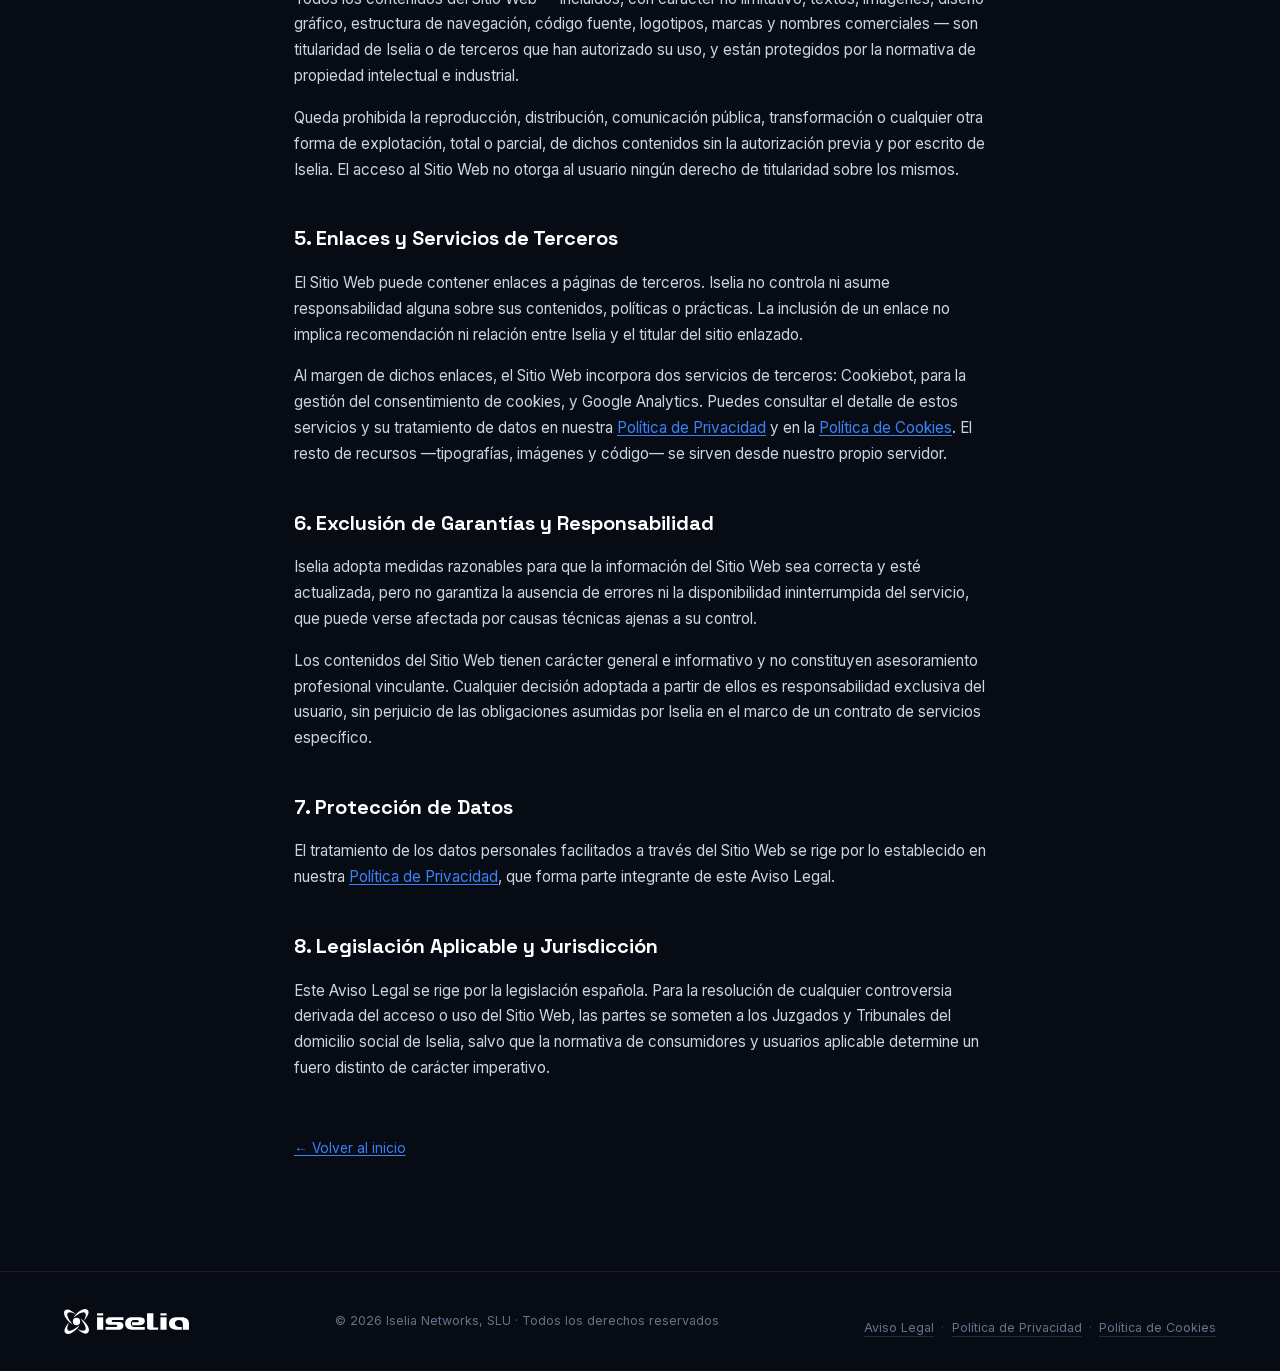
==== commit 84ac1ab7: "Turn the language switcher into a dropdown The two codes sat side by side as "ES | EN", and on the l" ====
--- a/aviso-legal.html
+++ b/aviso-legal.html
@@ -76,10 +76,15 @@
     <li><a href="index.html#servicios" data-i18n="nav-services">Servicios</a></li>
     <li><a href="index.html#metodologia" data-i18n="nav-methodology">Metodología</a></li>
     <li><a href="index.html#contacto" data-i18n="nav-contact">Contacto</a></li>
-    <li class="lang-switcher">
-      <button class="lang-btn active" data-lang="es">ES</button>
-      <span class="lang-divider">|</span>
-      <button class="lang-btn" data-lang="en">EN</button>
+    <li class="lang-switcher" id="langSwitcher">
+      <button type="button" class="lang-toggle" id="langToggle" aria-haspopup="true" aria-expanded="false" aria-label="Idioma">
+        <span class="lang-code" id="langCode">ES</span>
+        <svg class="lang-caret" width="10" height="6" viewBox="0 0 10 6" fill="none" stroke="currentColor" stroke-width="1.6" stroke-linecap="round" stroke-linejoin="round" aria-hidden="true"><path d="M1 1l4 4 4-4"/></svg>
+      </button>
+      <ul class="lang-menu" id="langMenu" role="menu">
+        <li><button type="button" class="lang-btn active" role="menuitem" data-lang="es" data-code="ES">Español</button></li>
+        <li><button type="button" class="lang-btn" role="menuitem" data-lang="en" data-code="EN">English</button></li>
+      </ul>
     </li>
     <li><a href="index.html#contacto" class="nav-cta" id="ctaLink" data-i18n="nav-cta">Hablemos</a></li>
   </ul>
--- a/styles.css
+++ b/styles.css
@@ -228,32 +228,93 @@
 }
 
 /* ─── LANG SWITCHER ─────────────────────── */
+/* Desplegable, no los dos idiomas a la vista: sobre la cabecera clara los dos
+   codigos se confundian entre si y no se veia cual estaba activo. Ahora el
+   boton muestra SOLO el idioma en uso y el menu lista las dos opciones. */
 .lang-switcher {
   display: flex;
   align-items: center;
-  gap: .35rem;
-}
+  position: relative;
+}
+.lang-toggle {
+  display: inline-flex;
+  align-items: center;
+  gap: .4rem;
+  background: none;
+  border: 1px solid var(--surface-line);
+  border-radius: 999px;
+  color: var(--on-surface);
+  font-family: inherit;
+  font-size: .78rem;
+  font-weight: 700;
+  letter-spacing: .06em;
+  line-height: 1;
+  padding: .4rem .7rem;
+  cursor: pointer;
+  transition: background-color .2s, border-color .2s, color .2s;
+}
+.lang-toggle:hover { background: rgba(4,29,88,.06); }
+.lang-caret { transition: transform .2s ease; }
+.lang-switcher.open .lang-caret { transform: rotate(180deg); }
+
+.lang-menu {
+  position: absolute;
+  top: calc(100% + .5rem);
+  right: 0;
+  min-width: 9.5rem;
+  list-style: none;
+  margin: 0;
+  padding: .3rem;
+  background: var(--surface);
+  border: 1px solid var(--surface-line);
+  border-radius: 16px;
+  box-shadow: 0 12px 30px rgba(4,29,88,.16);
+  display: none;
+  z-index: 30;
+}
+.lang-switcher.open .lang-menu { display: block; }
 .lang-btn {
+  display: flex;
+  align-items: center;
+  justify-content: space-between;
+  gap: .75rem;
+  width: 100%;
   background: none;
   border: none;
+  border-radius: 11px;
   color: var(--on-surface-mut);
-  font-size: .78rem;
-  font-weight: 700;
   font-family: inherit;
+  font-size: .84rem;
+  font-weight: 500;
+  text-align: left;
+  padding: .5rem .65rem;
   cursor: pointer;
-  padding: .2rem .25rem;
-  letter-spacing: .06em;
-  transition: color .2s;
-  line-height: 1;
-  text-decoration: none;
-}
-.lang-btn:hover { color: var(--on-surface); }
-.lang-btn.active { color: var(--on-surface); }
-.lang-divider { color: var(--surface-line); font-size: .65rem; user-select: none; }
+  transition: background-color .2s, color .2s;
+}
+.lang-btn:hover { background: rgba(4,29,88,.06); color: var(--on-surface); }
+.lang-btn.active { color: var(--on-surface); font-weight: 700; }
+/* El punto solo refuerza lo que ya dice el peso del texto: decorativo, como
+   el subrayado del enlace activo, asi que el azul vale pese a sus 3.37:1. */
+.lang-btn.active::after {
+  content: '';
+  width: 6px;
+  height: 6px;
+  border-radius: 50%;
+  background: var(--blue);
+  flex: none;
+}
+
+nav.scrolled .lang-toggle { color: var(--white); border-color: var(--border2); }
+nav.scrolled .lang-toggle:hover { background: var(--glass2); }
+nav.scrolled .lang-menu {
+  background: rgba(10,16,32,.96);
+  backdrop-filter: blur(20px) saturate(180%);
+  border-color: var(--border2);
+  box-shadow: 0 12px 30px rgba(0,0,0,.45);
+}
 nav.scrolled .lang-btn { color: var(--muted); }
-nav.scrolled .lang-btn:hover { color: var(--white); }
-nav.scrolled .lang-btn.active { color: var(--blue); }
-nav.scrolled .lang-divider { color: var(--border2); }
+nav.scrolled .lang-btn:hover { background: var(--glass2); color: var(--white); }
+nav.scrolled .lang-btn.active { color: var(--white); }
 
 .nav-cta {
   padding: .55rem 1.35rem !important;
@@ -1046,6 +1107,10 @@
   }
   .nav-links > li:first-child,
   .nav-links .lang-switcher { margin-left: 0; }
+  /* En la hoja movil todo va centrado, el selector tambien; el menu se
+     despliega centrado bajo el y cae sobre el CTA, que queda por debajo. */
+  .lang-switcher { align-self: center; }
+  .lang-menu { right: auto; left: 50%; transform: translateX(-50%); }
   .why-panel { order: -1; }
   footer { flex-direction: column; text-align: center; }
 }
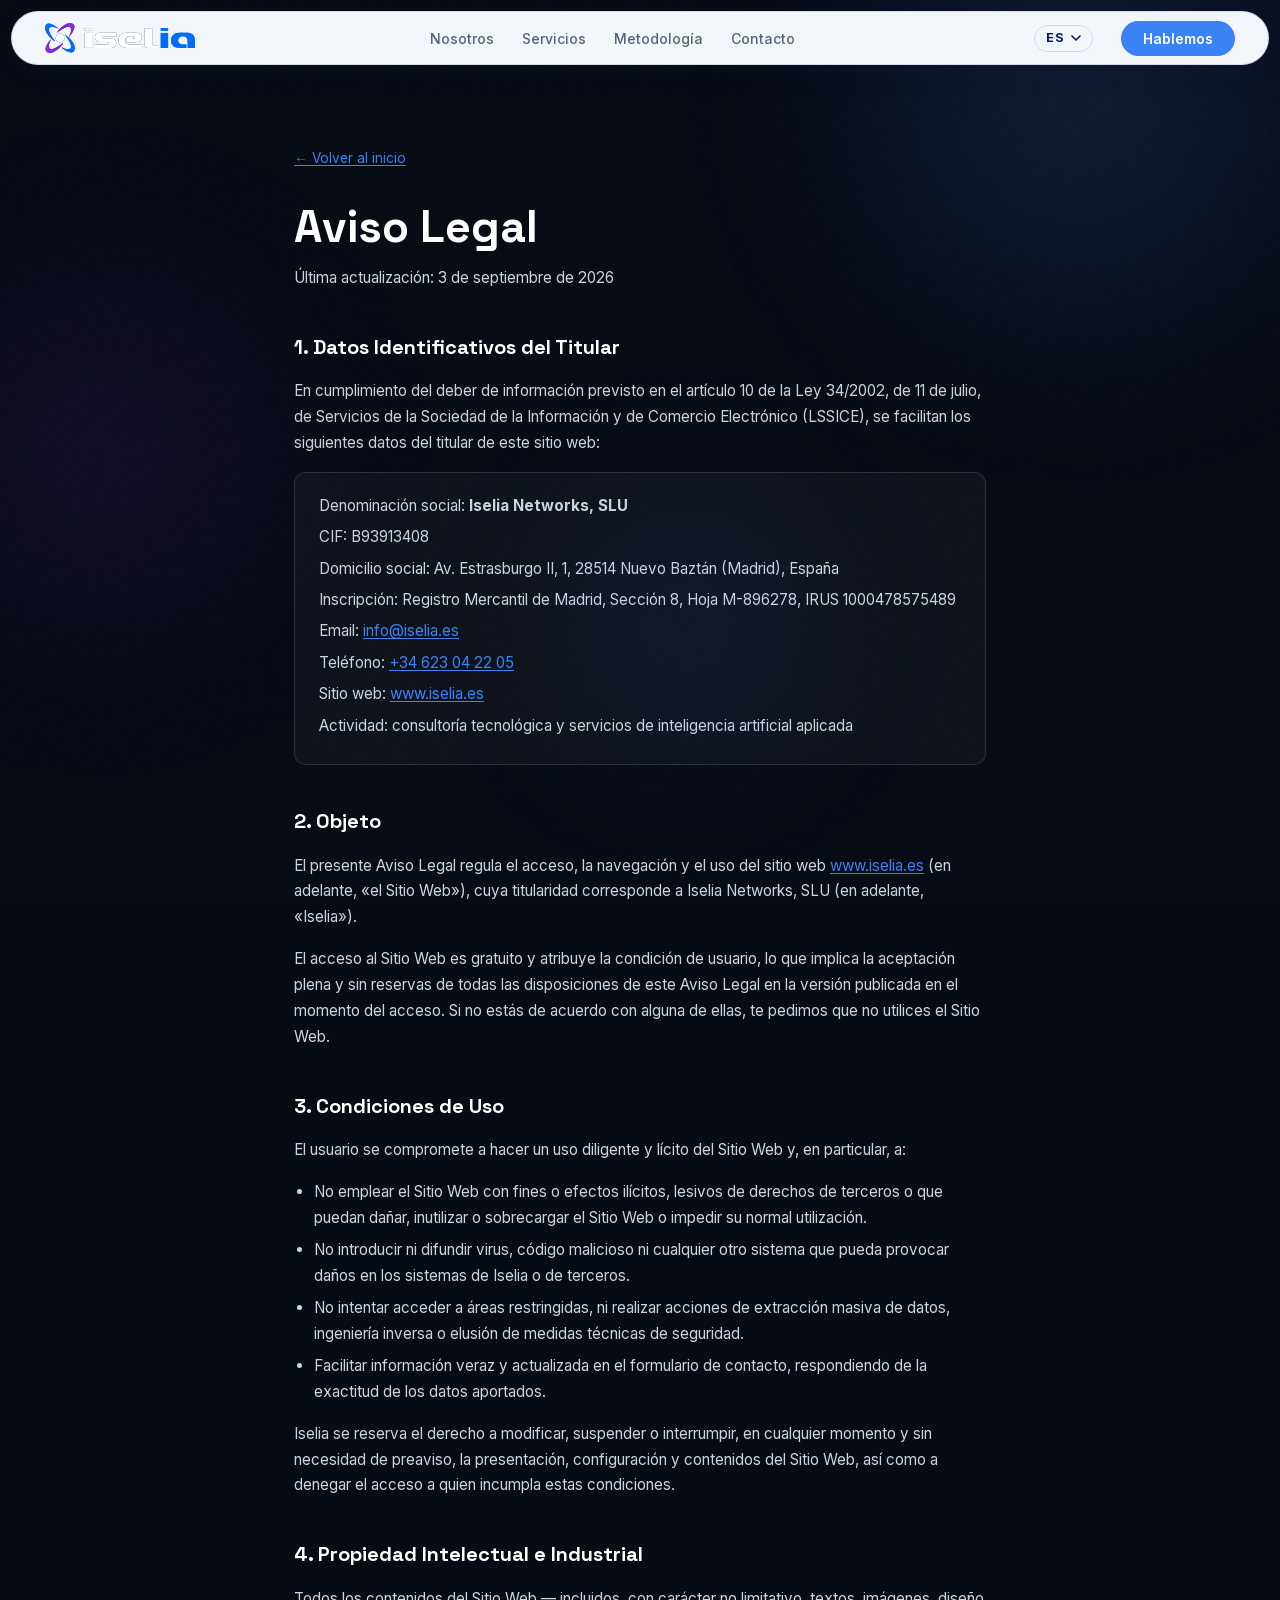
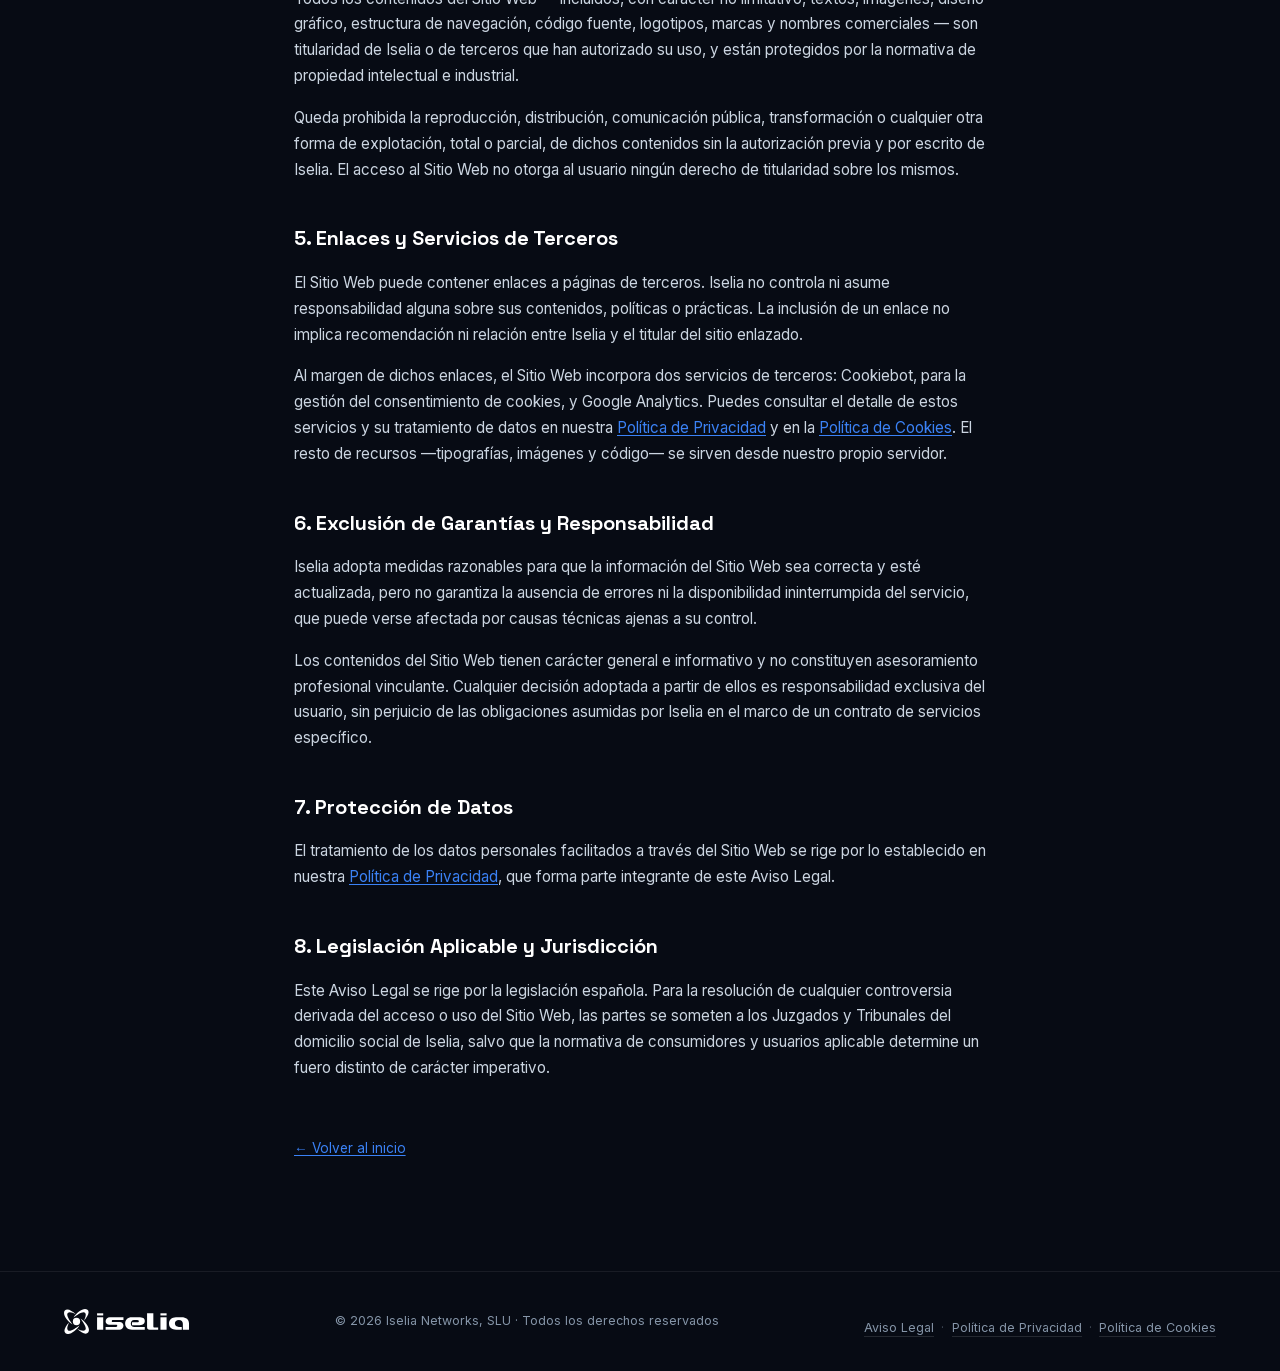
==== commit a8a6333a: "Act on the mobile PageSpeed report The run on 20 September 2026 gave mobile performance 85 and acces" ====
--- a/aviso-legal.html
+++ b/aviso-legal.html
@@ -2,6 +2,22 @@
 <html lang="es" data-i18n-title="avl-page-title" data-i18n-desc="avl-meta-desc">
 <head>
   <meta charset="UTF-8" />
+
+  <!-- Recursos criticos, adelantados al CMP. Son <link>, no scripts: el
+       auto-blocking de Cookiebot solo reescribe scripts e iframes, asi que
+       subirlos no rompe el orden exigido (charset -> Cookiebot -> GA4).
+       Sin crossorigin: uc.js y gtag.js se piden en modo no-CORS, y anadirlo
+       abriria una segunda conexion en vez de reutilizar esta. -->
+  <link rel="preconnect" href="https://consent.cookiebot.com" />
+  <link rel="preconnect" href="https://consentcdn.cookiebot.com" />
+  <link rel="preconnect" href="https://www.googletagmanager.com" />
+  <link rel="stylesheet" href="styles.css" />
+  <!-- Los subsets latin son los unicos que usa el castellano y el ingles; sin
+       preload el navegador no los descubre hasta parsear el CSS (165 ms y
+       242 ms en el informe de PageSpeed del 20-09-2026). crossorigin es
+       obligatorio en preload de fuentes aunque sean del mismo origen. -->
+  <link rel="preload" href="assets/fonts/inter-latin.woff2" as="font" type="font/woff2" crossorigin />
+  <link rel="preload" href="assets/fonts/spacegrotesk-latin.woff2" as="font" type="font/woff2" crossorigin />
 
   <!-- Cookiebot CMP — debe ser el primer script del head: data-blockingmode="auto"
        solo intercepta lo declarado despues de el, y GA4 lee de aqui el consentimiento. -->
@@ -56,7 +72,6 @@
   <link rel="icon" type="image/svg+xml" href="assets/iselia-favicon-oscuro.svg" media="(prefers-color-scheme: dark)" />
   <link rel="apple-touch-icon" sizes="180x180" href="assets/iselia-apple-touch-icon.png" />
 
-  <link rel="stylesheet" href="styles.css" />
 </head>
 <body>
 
@@ -146,7 +161,7 @@
 
 <footer>
   <div class="footer-logo">
-    <img src="assets/iselia-lockup-horizontal-mono.svg" alt="Iselia" width="125" height="25" />
+    <img src="assets/iselia-lockup-horizontal-mono.svg" alt="Iselia" width="125" height="25" loading="lazy" decoding="async" />
   </div>
   <p data-i18n="footer-copy">© 2026 Iselia Networks, SLU · Todos los derechos reservados</p>
   <p class="footer-legal">
--- a/styles.css
+++ b/styles.css
@@ -53,7 +53,10 @@
   --bg2:         #0a1020;
   --white:     #ffffff;
   --text:      #cbd5e1;
-  --muted:     #64748b;
+  /* #64748b se quedaba en 3.75-4.14:1 sobre los tres fondos oscuros (PageSpeed
+     20-09-2026: 22 nodos fallando color-contrast). Este da 5.84:1 sobre el
+     fondo del formulario #111727, el mas claro de los tres. */
+  --muted:     #8595a8;
   --border:    rgba(255,255,255,.07);
   --border2:   rgba(255,255,255,.12);
   --glass:     rgba(255,255,255,.03);
@@ -820,7 +823,9 @@
   width: 18px; height: 18px;
   color: var(--blue);
 }
-.contact-item h4 { font-size: .75rem; font-weight: 600; color: var(--muted); margin-bottom: .2rem; text-transform: uppercase; letter-spacing: .06em; }
+/* h3, no h4: el salto h2 -> h4 rompia el orden de encabezados (heading-order
+   en PageSpeed, 20-09-2026). El tamano lo fija esta regla, no la etiqueta. */
+.contact-item h3 { font-size: .75rem; font-weight: 600; color: var(--muted); margin-bottom: .2rem; text-transform: uppercase; letter-spacing: .06em; }
 .contact-item p  { font-size: .9rem; color: var(--white); }
 .contact-item p a { color: var(--white); text-decoration: none; transition: color .2s; }
 .contact-item p a:hover { color: var(--blue); }
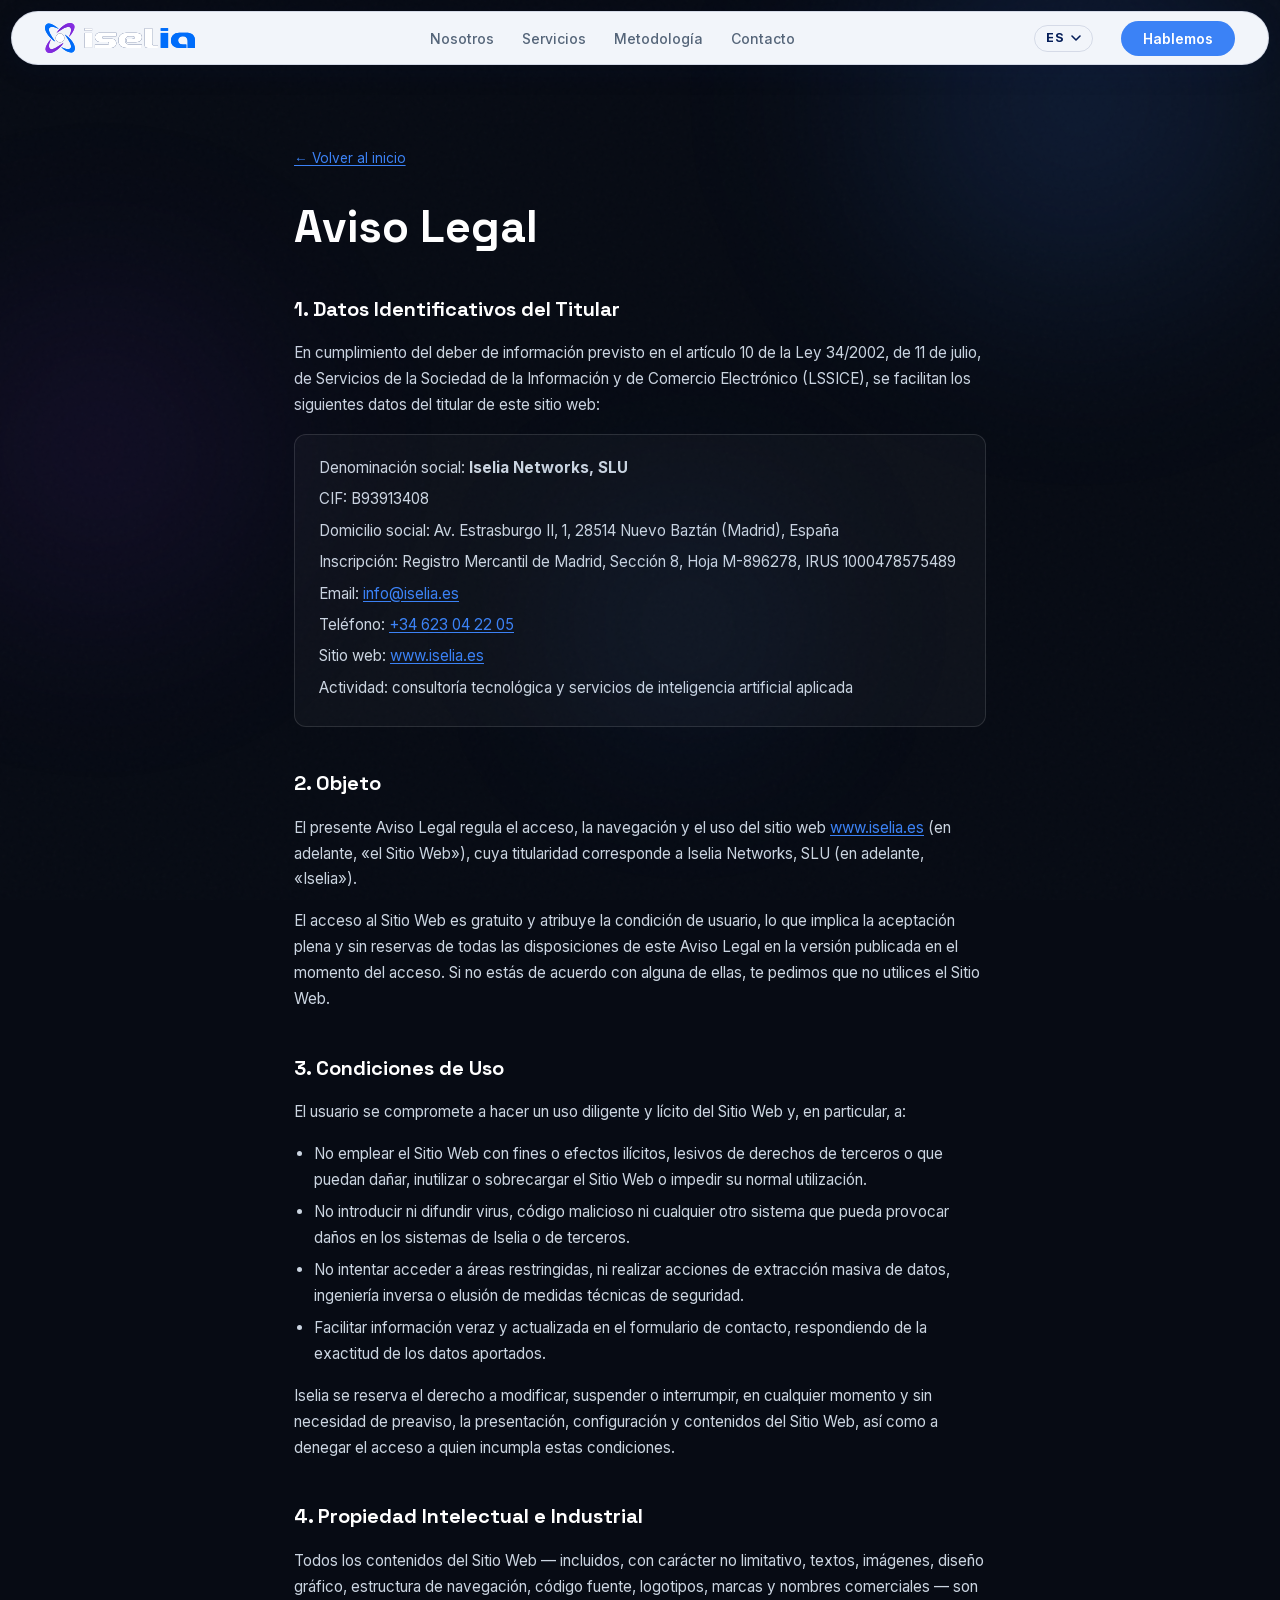
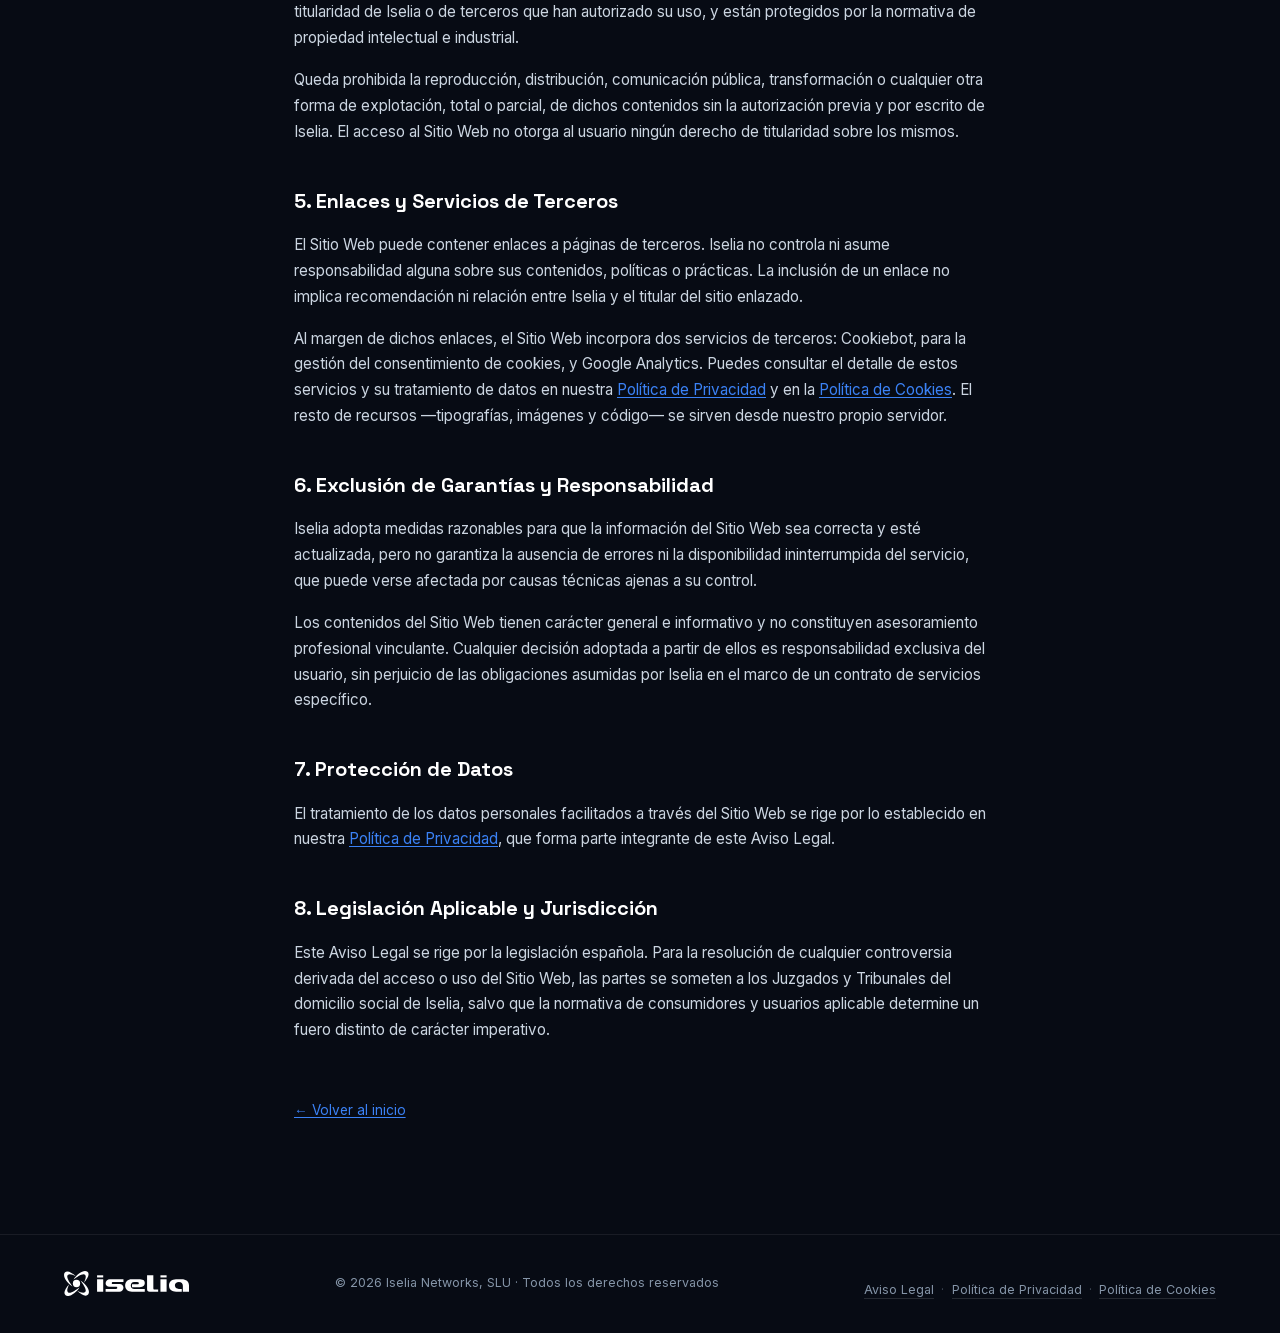
==== commit eeff796a: "Drop the last-updated dates from the legal pages The three legal pages each carried "Última actualiz" ====
--- a/aviso-legal.html
+++ b/aviso-legal.html
@@ -109,7 +109,6 @@
   <a href="index.html" class="legal-back" data-i18n="legal-back">← Volver al inicio</a>
 
   <h1 data-i18n="avl-title">Aviso Legal</h1>
-  <p class="legal-updated" data-i18n="avl-updated">Última actualización: 3 de septiembre de 2026</p>
 
   <h2 data-i18n="avl-1-h">1. Datos Identificativos del Titular</h2>
   <p data-i18n="avl-1-p">En cumplimiento del deber de información previsto en el artículo 10 de la Ley 34/2002, de 11 de julio, de Servicios de la Sociedad de la Información y de Comercio Electrónico (LSSICE), se facilitan los siguientes datos del titular de este sitio web:</p>
--- a/styles.css
+++ b/styles.css
@@ -1152,7 +1152,6 @@
   line-height: 1.15;
   margin-bottom: .75rem;
 }
-.legal-updated { font-size: .8rem; color: var(--muted); margin-bottom: 2.5rem; }
 .legal h2 {
   font-family: 'Space Grotesk', sans-serif;
   font-size: 1.25rem;
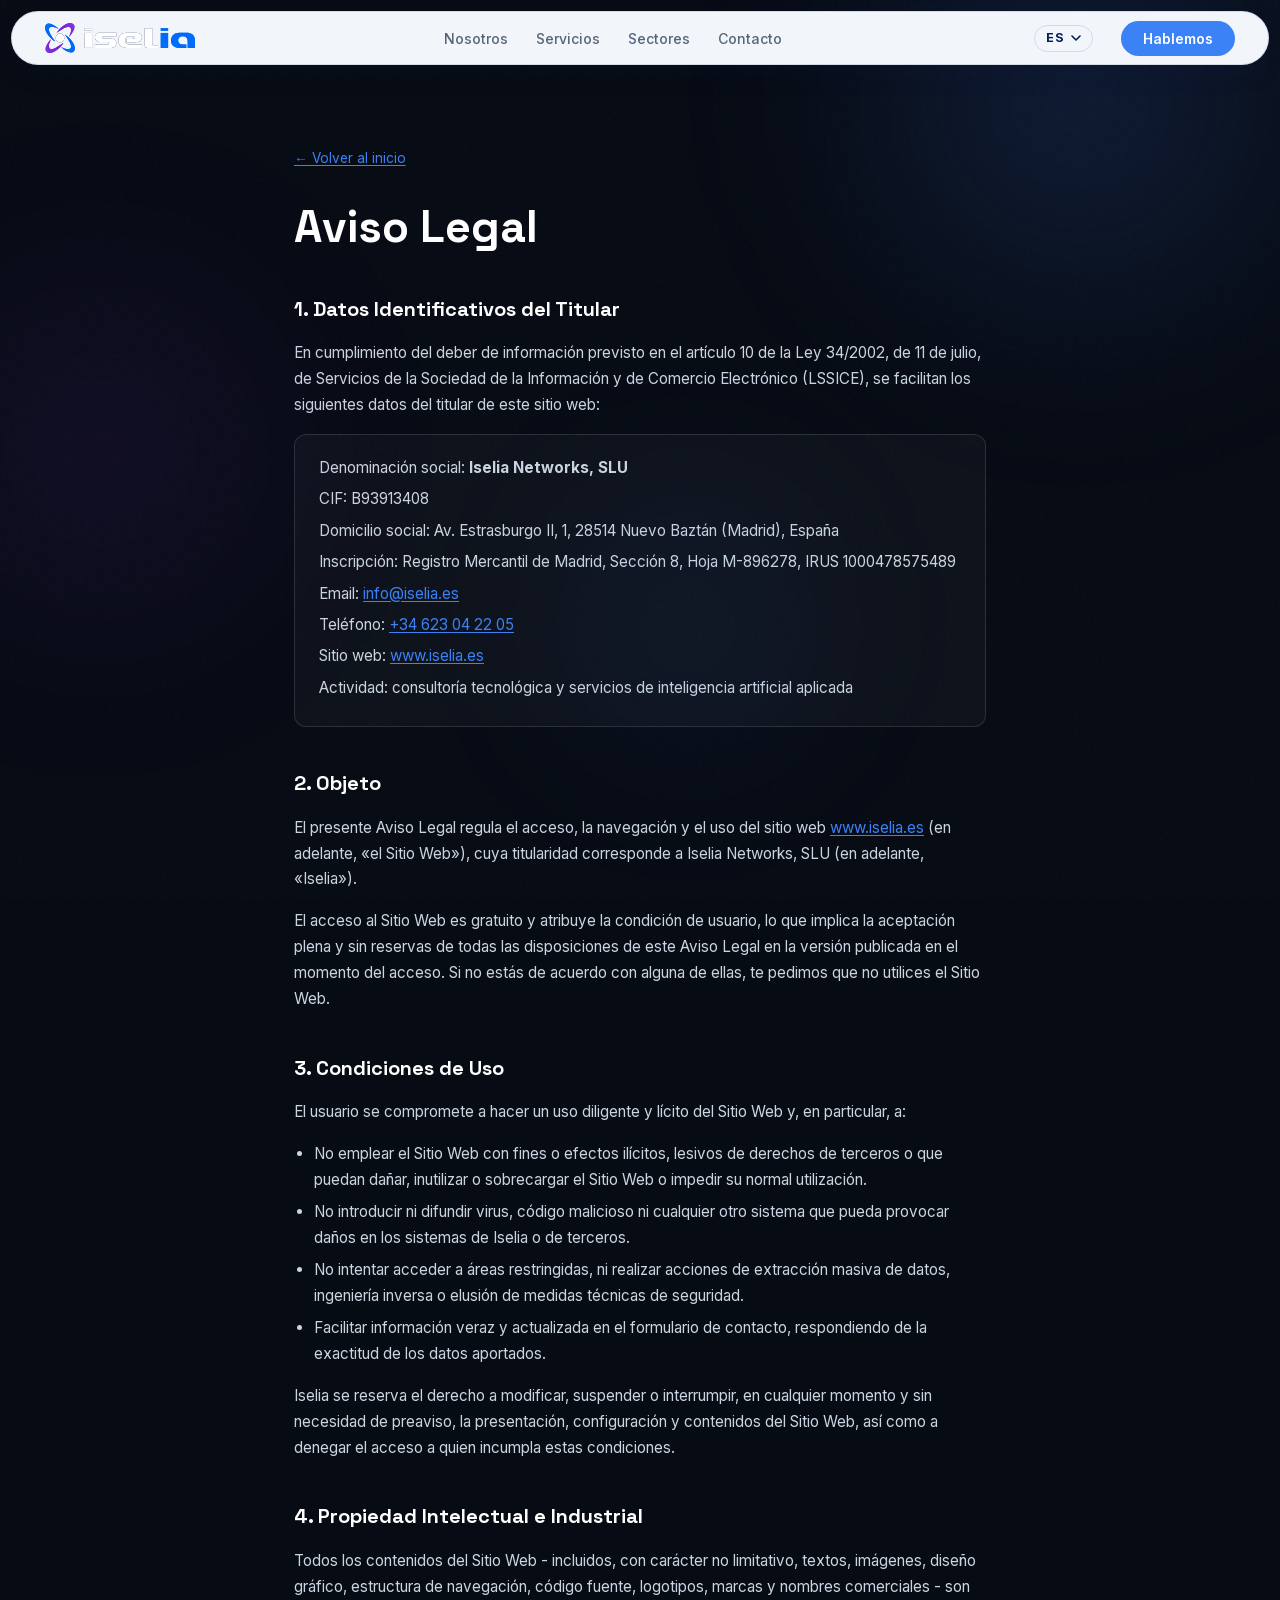
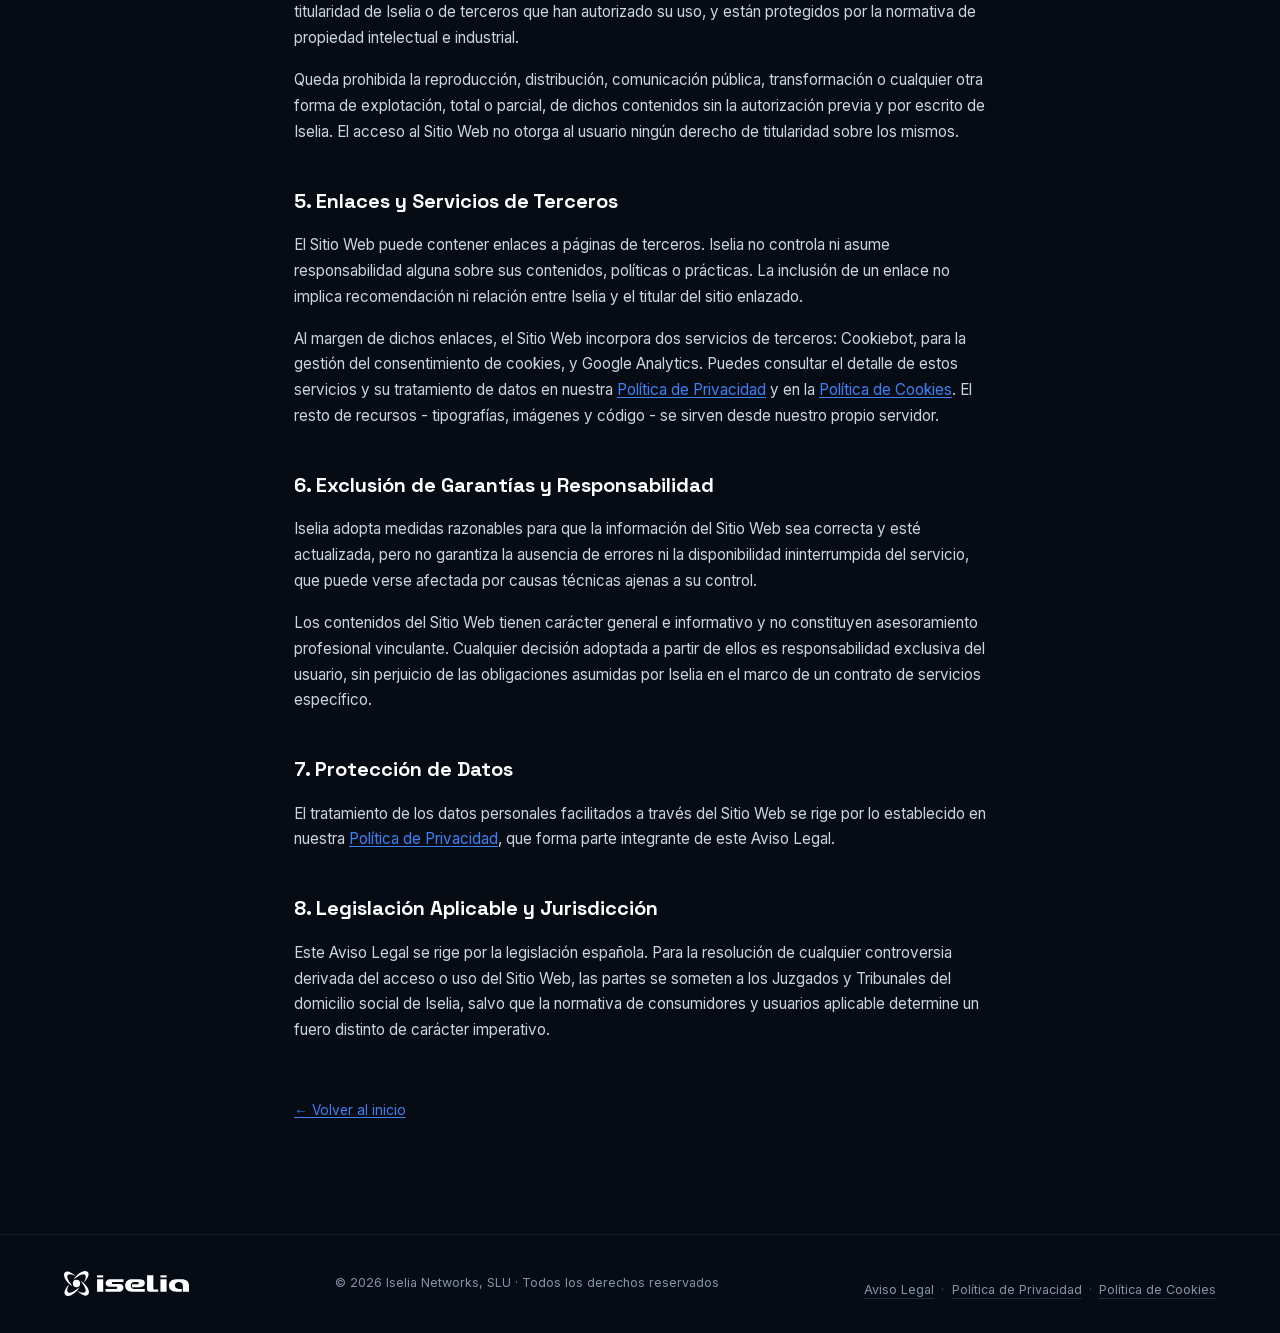
==== commit eac7ff97: "Rebuild services around four lines and drop unverified claims Services now follow the four lines the" ====
--- a/aviso-legal.html
+++ b/aviso-legal.html
@@ -19,7 +19,7 @@
   <link rel="preload" href="assets/fonts/inter-latin.woff2" as="font" type="font/woff2" crossorigin />
   <link rel="preload" href="assets/fonts/spacegrotesk-latin.woff2" as="font" type="font/woff2" crossorigin />
 
-  <!-- Cookiebot CMP — debe ser el primer script del head: data-blockingmode="auto"
+  <!-- Cookiebot CMP - debe ser el primer script del head: data-blockingmode="auto"
        solo intercepta lo declarado despues de el, y GA4 lee de aqui el consentimiento. -->
   <script id="Cookiebot" src="https://consent.cookiebot.com/uc.js"
           data-cbid="42545503-d43b-4026-9b3e-4bc26d3a8071" data-blockingmode="auto" type="text/javascript"></script>
@@ -60,7 +60,7 @@
   <!-- End Google Analytics 4 -->
 
   <meta name="viewport" content="width=device-width, initial-scale=1.0" />
-  <title>Aviso Legal — Iselia</title>
+  <title>Aviso Legal - Iselia</title>
   <meta name="description" content="Aviso legal de Iselia Networks, SLU: datos identificativos del titular, condiciones de uso, propiedad intelectual y legislación aplicable conforme a la LSSICE." />
   <meta name="robots" content="index, follow" />
 
@@ -89,7 +89,7 @@
   <ul class="nav-links" id="navLinks">
     <li><a href="index.html#nosotros" data-i18n="nav-about">Nosotros</a></li>
     <li><a href="index.html#servicios" data-i18n="nav-services">Servicios</a></li>
-    <li><a href="index.html#metodologia" data-i18n="nav-methodology">Metodología</a></li>
+    <li><a href="index.html#sectores" data-i18n="nav-sectors">Sectores</a></li>
     <li><a href="index.html#contacto" data-i18n="nav-contact">Contacto</a></li>
     <li class="lang-switcher" id="langSwitcher">
       <button type="button" class="lang-toggle" id="langToggle" aria-haspopup="true" aria-expanded="false" aria-label="Idioma">
@@ -138,12 +138,12 @@
   <p data-i18n="avl-3-p2">Iselia se reserva el derecho a modificar, suspender o interrumpir, en cualquier momento y sin necesidad de preaviso, la presentación, configuración y contenidos del Sitio Web, así como a denegar el acceso a quien incumpla estas condiciones.</p>
 
   <h2 data-i18n="avl-4-h">4. Propiedad Intelectual e Industrial</h2>
-  <p data-i18n="avl-4-p1">Todos los contenidos del Sitio Web — incluidos, con carácter no limitativo, textos, imágenes, diseño gráfico, estructura de navegación, código fuente, logotipos, marcas y nombres comerciales — son titularidad de Iselia o de terceros que han autorizado su uso, y están protegidos por la normativa de propiedad intelectual e industrial.</p>
+  <p data-i18n="avl-4-p1">Todos los contenidos del Sitio Web - incluidos, con carácter no limitativo, textos, imágenes, diseño gráfico, estructura de navegación, código fuente, logotipos, marcas y nombres comerciales - son titularidad de Iselia o de terceros que han autorizado su uso, y están protegidos por la normativa de propiedad intelectual e industrial.</p>
   <p data-i18n="avl-4-p2">Queda prohibida la reproducción, distribución, comunicación pública, transformación o cualquier otra forma de explotación, total o parcial, de dichos contenidos sin la autorización previa y por escrito de Iselia. El acceso al Sitio Web no otorga al usuario ningún derecho de titularidad sobre los mismos.</p>
 
   <h2 data-i18n="avl-5-h">5. Enlaces y Servicios de Terceros</h2>
   <p data-i18n="avl-5-p1">El Sitio Web puede contener enlaces a páginas de terceros. Iselia no controla ni asume responsabilidad alguna sobre sus contenidos, políticas o prácticas. La inclusión de un enlace no implica recomendación ni relación entre Iselia y el titular del sitio enlazado.</p>
-  <p data-i18n="avl-5-p2">Al margen de dichos enlaces, el Sitio Web incorpora dos servicios de terceros: Cookiebot, para la gestión del consentimiento de cookies, y Google Analytics. Puedes consultar el detalle de estos servicios y su tratamiento de datos en nuestra <a href="privacidad.html">Política de Privacidad</a> y en la <a href="cookies.html">Política de Cookies</a>. El resto de recursos —tipografías, imágenes y código— se sirven desde nuestro propio servidor.</p>
+  <p data-i18n="avl-5-p2">Al margen de dichos enlaces, el Sitio Web incorpora dos servicios de terceros: Cookiebot, para la gestión del consentimiento de cookies, y Google Analytics. Puedes consultar el detalle de estos servicios y su tratamiento de datos en nuestra <a href="privacidad.html">Política de Privacidad</a> y en la <a href="cookies.html">Política de Cookies</a>. El resto de recursos - tipografías, imágenes y código - se sirven desde nuestro propio servidor.</p>
 
   <h2 data-i18n="avl-6-h">6. Exclusión de Garantías y Responsabilidad</h2>
   <p data-i18n="avl-6-p1">Iselia adopta medidas razonables para que la información del Sitio Web sea correcta y esté actualizada, pero no garantiza la ausencia de errores ni la disponibilidad ininterrumpida del servicio, que puede verse afectada por causas técnicas ajenas a su control.</p>
--- a/styles.css
+++ b/styles.css
@@ -452,41 +452,6 @@
 }
 .btn-outline:hover { background: rgba(255,255,255,.16); }
 
-.hero-stats {
-  margin-top: 4rem;
-  display: flex;
-  gap: 0;
-  flex-wrap: wrap;
-  border: 1px solid var(--border);
-  border-radius: 14px;
-  overflow: hidden;
-  backdrop-filter: blur(12px);
-  background: var(--glass);
-  max-width: 580px;
-  margin-left: auto;
-  margin-right: auto;
-  text-align: left;
-}
-.stat {
-  flex: 1;
-  min-width: 120px;
-  padding: 1.25rem 1.5rem;
-  border-right: 1px solid var(--border);
-}
-.stat:last-child { border-right: none; }
-.stat-value {
-  font-family: 'Space Grotesk', sans-serif;
-  font-size: 1.9rem;
-  font-weight: 700;
-  color: var(--white);
-  line-height: 1;
-  background: linear-gradient(90deg, var(--blue), var(--violet));
-  -webkit-background-clip: text;
-  -webkit-text-fill-color: transparent;
-  background-clip: text;
-}
-.stat-label { font-size: .75rem; color: var(--muted); margin-top: .3rem; line-height: 1.3; }
-
 /* ─── PROOF BAR ──────────────────────────── */
 .proof-bar {
   position: relative;
@@ -538,15 +503,12 @@
 
 /* Cabeceras centradas en las secciones de una columna (.why sigue a dos). */
 .problem > .section-eyebrow,
-.services > .section-eyebrow,
-.how > .section-eyebrow { display: inline-flex; }
-.problem, .services, .how { text-align: center; }
+.services > .section-eyebrow { display: inline-flex; }
+.problem, .services { text-align: center; }
 .problem .problem-card,
-.services .service-card,
-.how .step { text-align: left; }
+.services .service-card { text-align: left; }
 .problem > .section-sub,
-.services > .section-sub,
-.how > .section-sub { margin-left: auto; margin-right: auto; }
+.services > .section-sub { margin-left: auto; margin-right: auto; }
 .section-title {
   font-family: 'Space Grotesk', sans-serif;
   font-size: clamp(1.85rem, 3.2vw, 2.75rem);
@@ -674,8 +636,20 @@
   border-radius: 12px;
   border: 1px solid var(--border2);
   display: flex; align-items: center; justify-content: center;
+  background: var(--glass2);
+}
+/* Icono + numero de fase: los cuatro servicios son las fases de un mismo
+   ciclo (asesoria -> diseno -> implementacion -> acompanamiento). */
+.service-head {
+  display: flex; align-items: center; justify-content: space-between;
   margin-bottom: 1.25rem;
-  background: var(--glass2);
+}
+.service-step {
+  font-family: 'Space Grotesk', sans-serif;
+  font-size: .8rem;
+  font-weight: 700;
+  letter-spacing: .08em;
+  color: var(--muted);
 }
 .service-icon-wrap svg { width: 22px; height: 22px; color: var(--blue); }
 .service-card:nth-child(2) .service-icon-wrap svg { color: var(--violet); }
@@ -751,6 +725,13 @@
 }
 .why-quote .hi { color: var(--blue); }
 .why-author { font-size: .8rem; color: var(--muted); margin-bottom: 2rem; }
+.why-pillars-title {
+  font-family: 'Space Grotesk', sans-serif;
+  font-size: .95rem;
+  font-weight: 700;
+  color: var(--white);
+}
+.why-pillars-sub { font-size: .8rem; color: var(--muted); margin: .25rem 0 1rem; }
 .why-metrics {
   display: grid;
   grid-template-columns: 1fr 1fr;
@@ -764,7 +745,7 @@
 }
 .wm-val {
   font-family: 'Space Grotesk', sans-serif;
-  font-size: 1.5rem;
+  font-size: 1.15rem;
   font-weight: 700;
   background: linear-gradient(90deg, var(--blue), var(--violet));
   -webkit-background-clip: text;
@@ -772,33 +753,6 @@
   background-clip: text;
 }
 .wm-label { font-size: .72rem; color: var(--muted); margin-top: .2rem; line-height: 1.3; }
-
-/* ─── HOW ────────────────────────────────── */
-.how { background: var(--bg2); }
-.steps {
-  display: grid;
-  grid-template-columns: repeat(auto-fit, minmax(200px, 1fr));
-  gap: 1.25rem;
-}
-.step {
-  background: var(--glass);
-  border: 1px solid var(--border);
-  border-radius: 16px;
-  padding: 1.75rem;
-  position: relative;
-  transition: border-color .25s;
-}
-.step:hover { border-color: var(--border2); }
-.step-num {
-  font-family: 'Space Grotesk', sans-serif;
-  font-size: .72rem;
-  font-weight: 700;
-  letter-spacing: .08em;
-  color: var(--blue);
-  margin-bottom: 1rem;
-}
-.step h3 { font-size: .95rem; font-weight: 700; color: var(--white); margin-bottom: .5rem; }
-.step p  { font-size: .85rem; color: var(--muted); line-height: 1.6; }
 
 /* ─── CONTACT ────────────────────────────── */
 .contact { background: var(--bg2); }
@@ -1092,9 +1046,6 @@
   .footer-logo img { width: 113px; }
   .hero { padding: 6.5rem 5% 3.5rem; }
   .hero h1 { font-size: clamp(2rem, 8vw, 2.8rem); }
-  .hero-stats { flex-direction: column; gap: 0; max-width: 100%; }
-  .stat { border-right: none; border-bottom: 1px solid var(--border); }
-  .stat:last-child { border-bottom: none; }
   .nav-links { display: none; }
   .nav-mobile-btn { display: block; }
   .nav-links.open {
@@ -1124,7 +1075,6 @@
   .problem-grid { grid-template-columns: 1fr; gap: 1px; }
   .services-grid { grid-template-columns: 1fr; }
   .svc-banner { font-size: 1rem; }
-  .steps { grid-template-columns: 1fr; }
   .testi-grid { grid-template-columns: 1fr; }
   .hero-actions { flex-direction: column; align-items: stretch; }
   .btn-primary, .btn-outline { justify-content: center; }
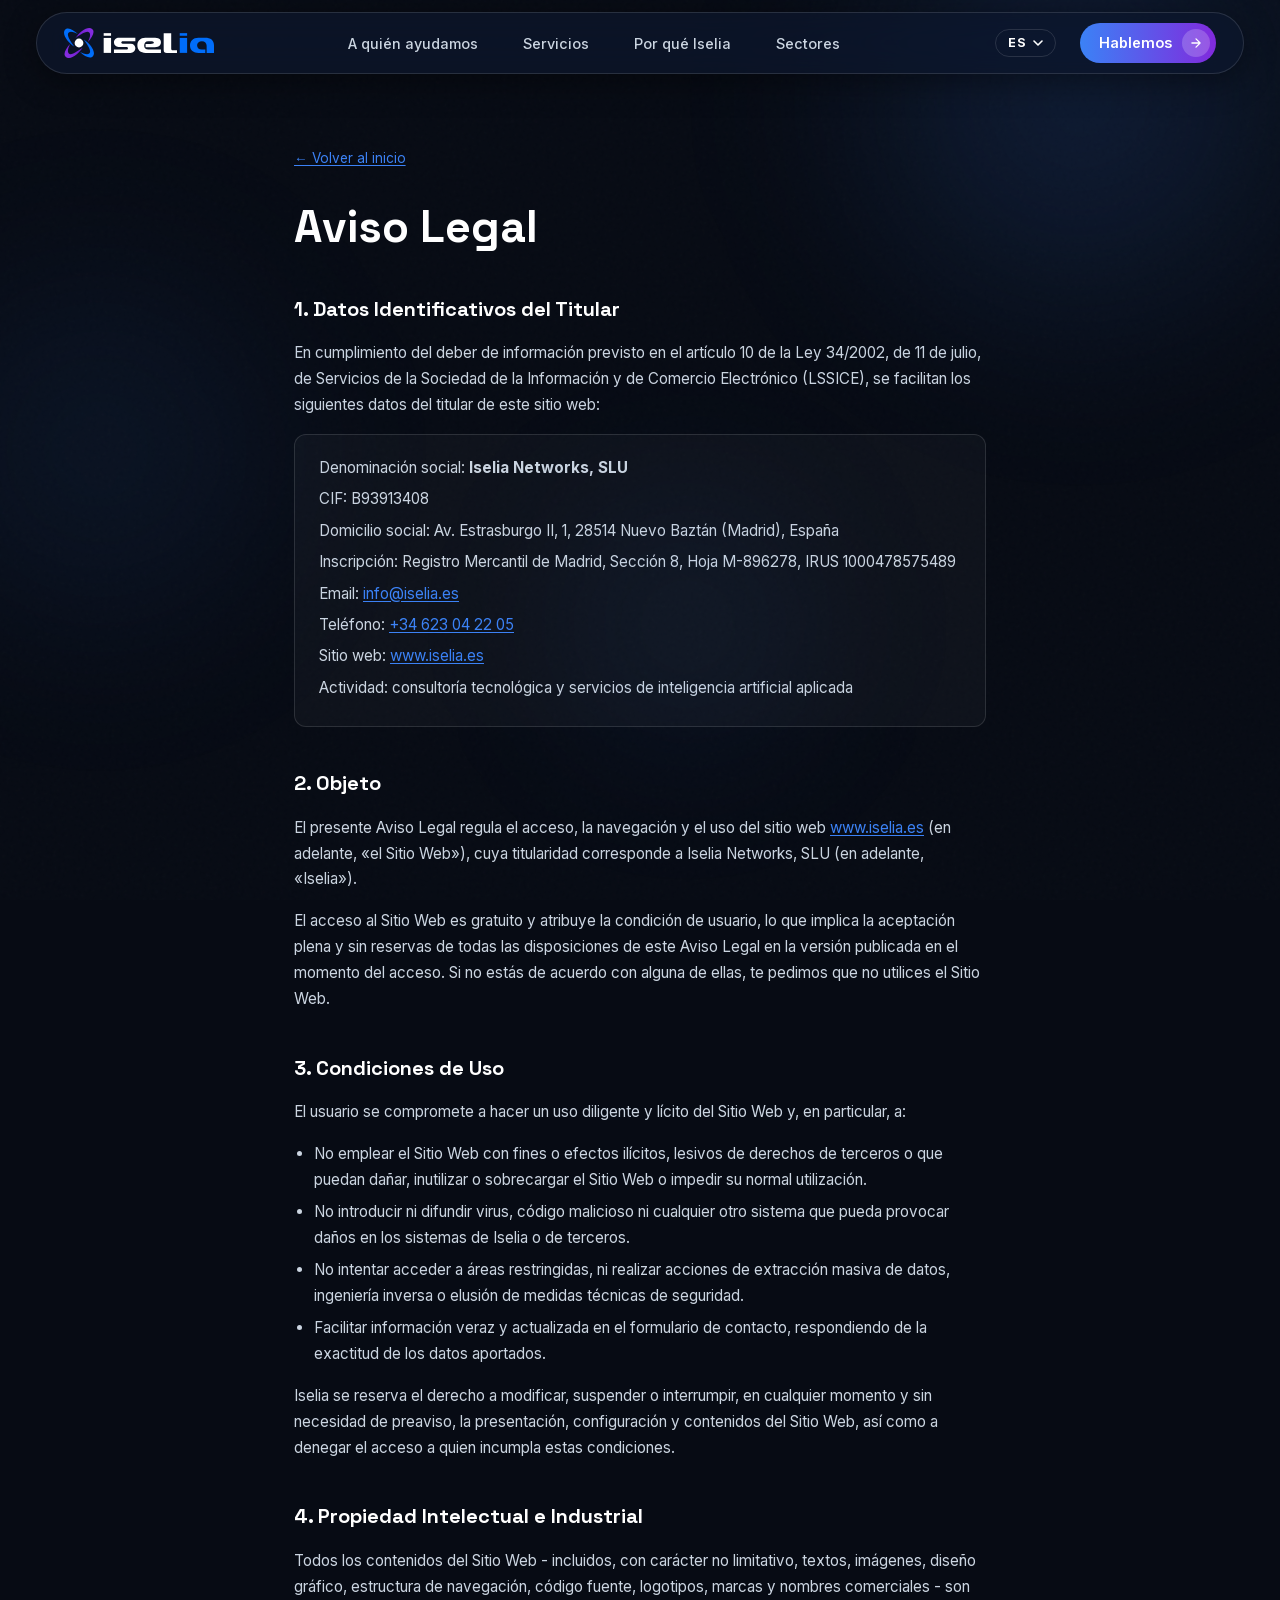
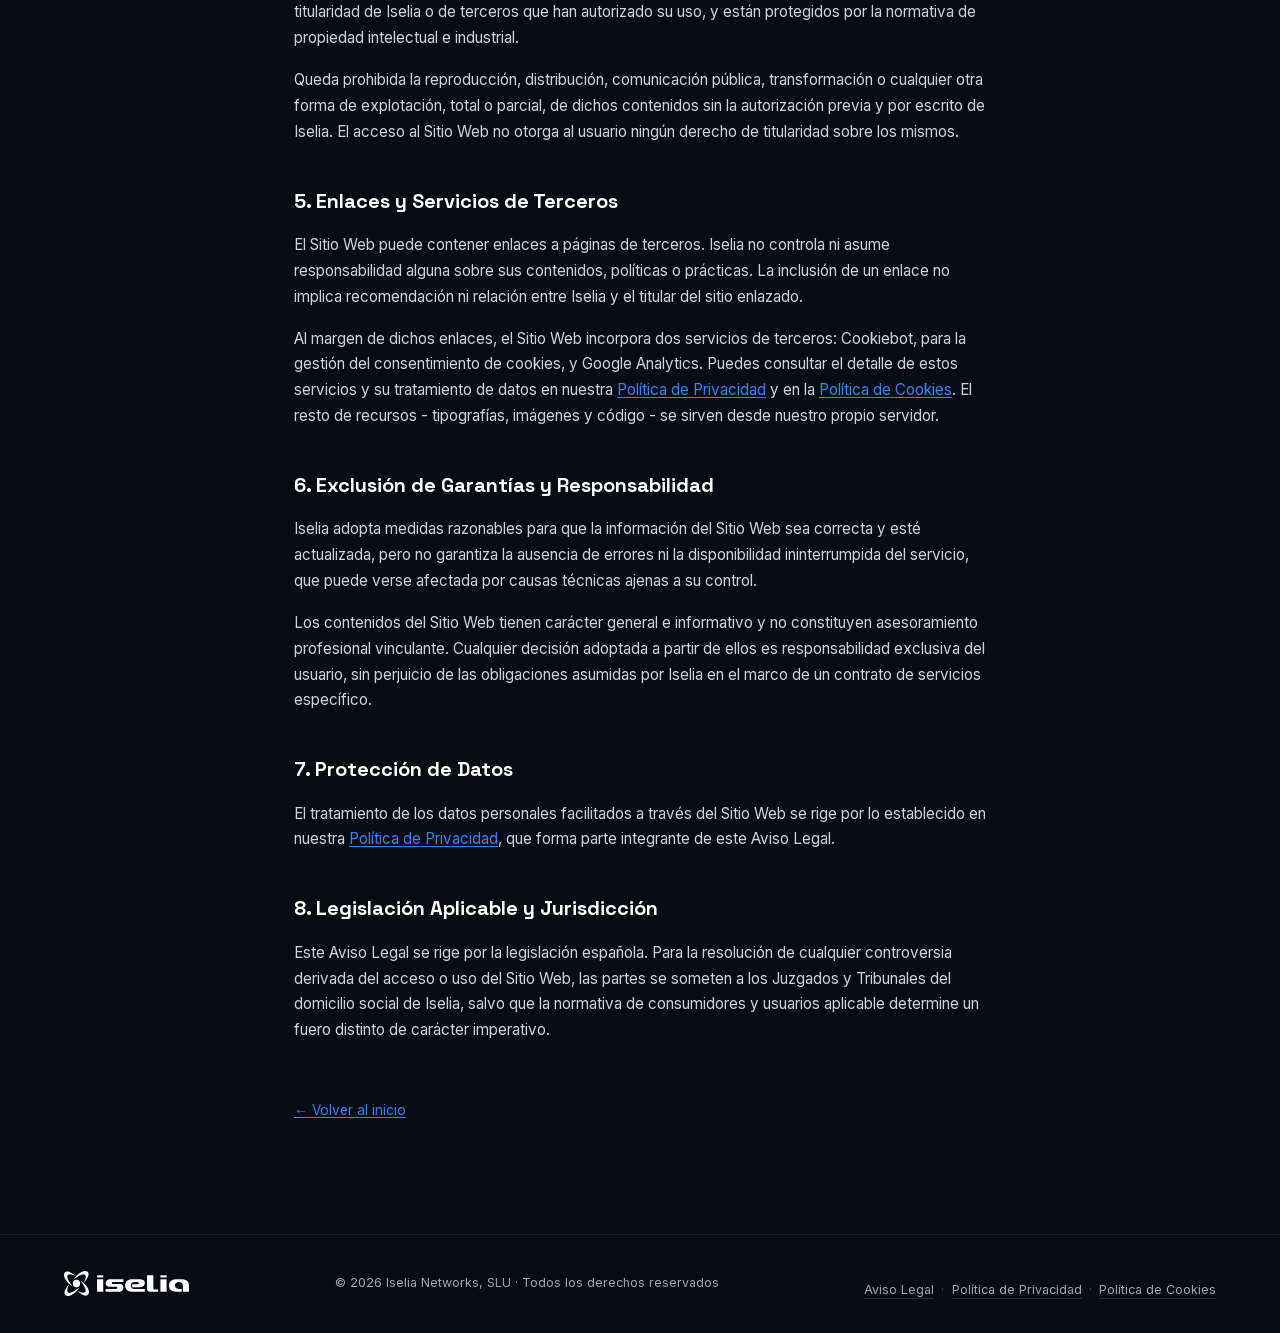
==== commit dcb045ca: "Apply the October website changes and add Real estate Implements Iryna's "Iselia - website changes" " ====
--- a/aviso-legal.html
+++ b/aviso-legal.html
@@ -82,15 +82,13 @@
 <!-- NAV -->
 <nav id="navbar">
   <a href="index.html" class="nav-logo" aria-label="Iselia">
-    <img class="logo-light" src="assets/iselia-lockup-horizontal-color.svg" alt="Iselia" width="150" height="30" />
-    <img class="logo-dark" src="assets/iselia-lockup-horizontal-oscuro.svg" alt="" aria-hidden="true" width="150" height="30" />
+    <img src="assets/iselia-lockup-horizontal-oscuro.svg" alt="Iselia" width="150" height="30" />
   </a>
-  <button class="nav-mobile-btn" id="mobileToggle" aria-label="Menú"><svg xmlns="http://www.w3.org/2000/svg" viewBox="0 0 24 24" fill="none" stroke="currentColor" stroke-width="2" stroke-linecap="round" stroke-linejoin="round" aria-hidden="true"><line x1="4" y1="6" x2="20" y2="6"/><line x1="4" y1="12" x2="20" y2="12"/><line x1="4" y1="18" x2="20" y2="18"/></svg></button>
   <ul class="nav-links" id="navLinks">
-    <li><a href="index.html#nosotros" data-i18n="nav-about">Nosotros</a></li>
+    <li><a href="index.html#ayudamos" data-i18n="nav-who">A quién ayudamos</a></li>
     <li><a href="index.html#servicios" data-i18n="nav-services">Servicios</a></li>
+    <li><a href="index.html#por-que" data-i18n="nav-why">Por qué Iselia</a></li>
     <li><a href="index.html#sectores" data-i18n="nav-sectors">Sectores</a></li>
-    <li><a href="index.html#contacto" data-i18n="nav-contact">Contacto</a></li>
     <li class="lang-switcher" id="langSwitcher">
       <button type="button" class="lang-toggle" id="langToggle" aria-haspopup="true" aria-expanded="false" aria-label="Idioma">
         <span class="lang-code" id="langCode">ES</span>
@@ -101,8 +99,9 @@
         <li><button type="button" class="lang-btn" role="menuitem" data-lang="en" data-code="EN">English</button></li>
       </ul>
     </li>
-    <li><a href="index.html#contacto" class="nav-cta" id="ctaLink" data-i18n="nav-cta">Hablemos</a></li>
   </ul>
+  <a href="index.html#contacto" class="nav-cta" id="ctaLink"><span data-i18n="nav-cta">Hablemos</span><span class="cta-arrow" aria-hidden="true"><svg viewBox="0 0 24 24" fill="none" stroke="currentColor" stroke-width="2.2" stroke-linecap="round" stroke-linejoin="round"><path d="M5 12h14M12 5l7 7-7 7"/></svg></span></a>
+  <button class="nav-mobile-btn" id="mobileToggle" aria-label="Menú"><svg xmlns="http://www.w3.org/2000/svg" viewBox="0 0 24 24" fill="none" stroke="currentColor" stroke-width="2" stroke-linecap="round" stroke-linejoin="round" aria-hidden="true"><line x1="4" y1="6" x2="20" y2="6"/><line x1="4" y1="12" x2="20" y2="12"/><line x1="4" y1="18" x2="20" y2="18"/></svg></button>
 </nav>
 
 <main class="legal">
--- a/styles.css
+++ b/styles.css
@@ -51,25 +51,26 @@
      de contraste (falla incluso AA-grande) y el azul a 4.32:1. Ver CLAUDE.md. */
   --bg:          #070b14;
   --bg2:         #0a1020;
+  /* Fondo de las secciones alternas (A quien ayudamos, Lo que hacemos,
+     Sectores): un escalon por encima de --bg con el mismo tono navy, solo
+     para que se vea donde empieza y acaba cada seccion. */
+  --bg-alt:      #0e172c;
   --white:     #ffffff;
   --text:      #cbd5e1;
-  /* #64748b se quedaba en 3.75-4.14:1 sobre los tres fondos oscuros (PageSpeed
-     20-09-2026: 22 nodos fallando color-contrast). Este da 5.84:1 sobre el
-     fondo del formulario #111727, el mas claro de los tres. */
-  --muted:     #8595a8;
+  /* Gris secundario. #64748b fallaba AA (PageSpeed 20-09-2026); #8595a8 lo
+     arreglo y el 09-10-2026 se aclaro otro par de tonos por legibilidad:
+     7.6:1 sobre --bg-alt y 6.9:1 sobre una tarjeta encima de el. */
+  --muted:     #9ba9bc;
   --border:    rgba(255,255,255,.07);
   --border2:   rgba(255,255,255,.12);
   --glass:     rgba(255,255,255,.03);
   --glass2:    rgba(255,255,255,.06);
 
-  /* Header claro. #f2f5fa es la superficie clara del propio manual
-     (muestreada de sus paginas: 64-70% blanco, 7-19% de este tono).
-     Texto encima: navy 14.5:1, muted 5.5:1. Azul Iselia da 3.37:1 sobre
-     ella, asi que NO se usa para texto aqui, solo el subrayado decorativo. */
-  --surface:       #f2f5fa;
-  --on-surface:    #041d58;
-  --on-surface-mut:#556579;
-  --surface-line:  rgba(4,29,88,.12);
+  /* Degradado azul -> violeta: SOLO el mensaje principal (segunda linea del
+     h1) y las acciones principales (botones primarios). El violeta no aparece
+     nunca suelto; todo lo demas que necesita acento va en azul solido. */
+  --grad:      linear-gradient(90deg, var(--blue) 0%, var(--violet) 100%);
+
 
   /* Estados del formulario (UI funcional, no paleta de marca). El formulario
      va sobre fondo oscuro, asi que estos son los tonos validos ahi. */
@@ -79,9 +80,10 @@
 
 html { scroll-behavior: smooth; }
 
-/* El nav es fixed (capsula de ~58px a .7rem del borde), asi que los destinos
-   de ancla necesitan holgura o quedan escondidos debajo. */
-section[id] { scroll-margin-top: 6rem; }
+/* El nav es fixed, asi que los destinos de ancla necesitan holgura o quedan
+   escondidos debajo. main.js mide el borde inferior real de la nav (escritorio
+   y movil) y lo deja en --nav-offset: la seccion arranca justo debajo. */
+section[id] { scroll-margin-top: var(--nav-offset, 5rem); }
 
 body {
   font-family: 'Inter', sans-serif;
@@ -118,7 +120,7 @@
 }
 .orb-2 {
   width: 500px; height: 500px;
-  background: radial-gradient(circle, rgba(129,42,221,.12) 0%, transparent 70%);
+  background: radial-gradient(circle, rgba(59,130,246,.10) 0%, transparent 70%);
   bottom: 200px; left: -150px;
   animation: drift2 22s ease-in-out infinite alternate;
 }
@@ -133,45 +135,37 @@
 @keyframes drift3 { from { transform: translate(0,0); } to { transform: translate(-40px, 50px); } }
 
 /* ─── NAV ────────────────────────────────── */
+/* Pildora flotante y siempre oscura: un tono por encima del fondo, borde
+   fino, sombra suave y cristal (backdrop-filter) para lo que pasa por
+   debajo al hacer scroll. Ya no hay estado claro arriba ni cambio de tema
+   con el scroll; el lockup es siempre el "color sobre fondo oscuro".
+   Los margenes exteriores salen de --gutter para que el borde izquierdo del
+   logo caiga justo en el borde izquierdo del contenido de las secciones:
+   inset + padding interno == --gutter. */
 nav {
+  /* Mismo --gutter que las secciones pero en %, que en un fixed se resuelve
+     contra el viewport sin la barra de scroll, como el 100% de las secciones. */
+  --gutter: max(5%, calc((100% - 1440px) / 2));
+  --nav-pad: min(1.75rem, calc(var(--gutter) - .75rem));
   position: fixed;
-  /* Pildora despegada del borde: los margenes exteriores van en top/left/
-     right y el padding pasa a ser interno. */
-  top: .7rem;
-  left: max(.7rem, calc((100% - 1560px) / 2));
-  right: max(.7rem, calc((100% - 1560px) / 2));
+  top: .75rem;
+  left: calc(var(--gutter) - var(--nav-pad));
+  right: calc(var(--gutter) - var(--nav-pad));
   z-index: 200;
   display: flex;
   align-items: center;
-  justify-content: space-between;
-  /* Mismo radio que los CTA: capsula completa. Con ~58px de alto el radio
-     efectivo es ~29px, asi que el padding lateral sube para que logo y CTA
-     no se metan en la curva. */
-  padding: .7rem clamp(1.5rem, 2.6vw, 2.25rem);
   gap: 1.5rem;
+  padding: .6rem calc(var(--nav-pad) - 1px);   /* -1px: el borde */
   border-radius: 999px;
-  /* Arriba del todo: claro y SOLIDO a proposito. Con alpha, el
-     backdrop-filter deja subir la pagina oscura y a .82 el tono efectivo
-     era ~#c7ccd6, un gris medio en vez de la superficie clara del manual.
-     Al hacer scroll (.scrolled, scrollY > 80 en main.js) pasa a oscuro, y
-     ahi si tiene sentido el cristal translucido. */
-  background: var(--surface);
-  border: 1px solid var(--surface-line);
-  box-shadow: 0 6px 28px rgba(4,29,88,.10);
-  transition: background-color .35s ease, border-color .35s ease,
-              box-shadow .35s ease;
-}
-nav.scrolled {
-  background: rgba(7,11,20,.72);
+  background: rgba(14,22,42,.78);
   backdrop-filter: blur(20px) saturate(180%);
-  border-color: var(--border2);
+  -webkit-backdrop-filter: blur(20px) saturate(180%);
+  border: 1px solid var(--border2);
   box-shadow: 0 8px 32px rgba(0,0,0,.38);
 }
 
-/* Lockup horizontal v3 (simbolo izquierda + wordmark). La nav tiene fondo
-   claro, asi que lleva el "logo principal" tal cual: orbitas en color,
-   nucleo y "isel" en azul noche. El footer, sobre fondo oscuro, usa la
-   monocroma blanca.
+/* Lockup horizontal v3 (simbolo izquierda + wordmark), variante "color sobre
+   fondo oscuro": la nav es oscura. El footer usa la monocroma blanca.
    Anchos reducidos un 25% sobre los originales (200/166/150) por peso visual.
    El simbolo es cuadrado, asi que su lado == alto del lockup == ancho/5.0132
    (el ratio cambio al encoger el wordmark y abrir el hueco; ver brand/):
@@ -180,60 +174,41 @@
      movil  113px -> simbolo 22px  por debajo del minimo, y bajo el suelo de 120px
    Solo el movil incumple el manual; si molesta, ahi toca el simbolo solo. */
 .nav-logo {
-  display: inline-grid;
-  align-items: center;
+  display: flex;
+  align-items: center;
+  flex-shrink: 0;
   text-decoration: none;
-  position: relative;
-  z-index: 1;
-}
-.nav-logo img {
-  width: 150px;
-  height: auto;
-  display: block;
-  grid-area: 1 / 1;            /* las dos variantes, una encima de otra */
-  transition: opacity .35s ease;
-}
-.nav-logo .logo-dark { opacity: 0; }
-nav.scrolled .nav-logo .logo-light { opacity: 0; }
-nav.scrolled .nav-logo .logo-dark  { opacity: 1; }
+}
+.nav-logo img { width: 150px; height: auto; display: block; }
 
 /* Enlaces centrados entre el logo y el grupo derecho (idioma + CTA). Dos
    margin-left:auto -uno antes del primer enlace y otro antes del idioma-
    parten el espacio libre por igual y dejan el grupo centrado. Con
-   justify-content:center no funciona: el primer auto se come todo el hueco. */
-.nav-links { display: flex; gap: 1.75rem; list-style: none; align-items: center; flex: 1; }
+   justify-content:center no funciona: el primer auto se come todo el hueco.
+   Huecos anchos e iguales entre enlaces: ~50px en escritorio. */
+.nav-links {
+  display: flex;
+  gap: clamp(1.75rem, 3.5vw, 3.25rem);
+  list-style: none;
+  align-items: center;
+  flex: 1;
+}
 .nav-links > li:first-child { margin-left: auto; }
 .nav-links .lang-switcher { margin-left: auto; }
 .nav-links a {
-  font-size: .875rem;
+  font-size: .9rem;
   font-weight: 500;
-  color: var(--on-surface-mut);
+  color: var(--text);
   text-decoration: none;
+  white-space: nowrap;
   transition: color .2s;
-  position: relative;
-  z-index: 1;
-}
-.nav-links a:hover { color: var(--on-surface); }
-.nav-links a.nav-active {
-  color: var(--on-surface);
-}
-nav.scrolled .nav-links a { color: var(--muted); }
-nav.scrolled .nav-links a:hover,
-nav.scrolled .nav-links a.nav-active { color: var(--white); }
-.nav-links a.nav-active::after {
-  content: '';
-  display: block;
-  height: 2px;
-  width: 100%;
-  background: linear-gradient(90deg, var(--blue), var(--violet));
-  border-radius: 2px;
-  margin-top: 2px;
-}
+}
+.nav-links a:hover { color: var(--white); }
+.nav-links a.nav-active { color: var(--blue); }
 
 /* ─── LANG SWITCHER ─────────────────────── */
-/* Desplegable, no los dos idiomas a la vista: sobre la cabecera clara los dos
-   codigos se confundian entre si y no se veia cual estaba activo. Ahora el
-   boton muestra SOLO el idioma en uso y el menu lista las dos opciones. */
+/* Desplegable, no los dos idiomas a la vista: el boton muestra SOLO el
+   idioma en uso y el menu lista las dos opciones. */
 .lang-switcher {
   display: flex;
   align-items: center;
@@ -244,19 +219,19 @@
   align-items: center;
   gap: .4rem;
   background: none;
-  border: 1px solid var(--surface-line);
+  border: 1px solid var(--border2);
   border-radius: 999px;
-  color: var(--on-surface);
+  color: var(--white);
   font-family: inherit;
   font-size: .78rem;
   font-weight: 700;
   letter-spacing: .06em;
   line-height: 1;
-  padding: .4rem .7rem;
+  padding: .45rem .75rem;
   cursor: pointer;
-  transition: background-color .2s, border-color .2s, color .2s;
-}
-.lang-toggle:hover { background: rgba(4,29,88,.06); }
+  transition: background-color .2s;
+}
+.lang-toggle:hover { background: var(--glass2); }
 .lang-caret { transition: transform .2s ease; }
 .lang-switcher.open .lang-caret { transform: rotate(180deg); }
 
@@ -268,10 +243,11 @@
   list-style: none;
   margin: 0;
   padding: .3rem;
-  background: var(--surface);
-  border: 1px solid var(--surface-line);
+  background: rgba(10,16,32,.96);
+  backdrop-filter: blur(20px) saturate(180%);
+  border: 1px solid var(--border2);
   border-radius: 16px;
-  box-shadow: 0 12px 30px rgba(4,29,88,.16);
+  box-shadow: 0 12px 30px rgba(0,0,0,.45);
   display: none;
   z-index: 30;
 }
@@ -285,7 +261,7 @@
   background: none;
   border: none;
   border-radius: 11px;
-  color: var(--on-surface-mut);
+  color: var(--muted);
   font-family: inherit;
   font-size: .84rem;
   font-weight: 500;
@@ -294,10 +270,8 @@
   cursor: pointer;
   transition: background-color .2s, color .2s;
 }
-.lang-btn:hover { background: rgba(4,29,88,.06); color: var(--on-surface); }
-.lang-btn.active { color: var(--on-surface); font-weight: 700; }
-/* El punto solo refuerza lo que ya dice el peso del texto: decorativo, como
-   el subrayado del enlace activo, asi que el azul vale pese a sus 3.37:1. */
+.lang-btn:hover { background: var(--glass2); color: var(--white); }
+.lang-btn.active { color: var(--white); font-weight: 700; }
 .lang-btn.active::after {
   content: '';
   width: 6px;
@@ -307,36 +281,37 @@
   flex: none;
 }
 
-nav.scrolled .lang-toggle { color: var(--white); border-color: var(--border2); }
-nav.scrolled .lang-toggle:hover { background: var(--glass2); }
-nav.scrolled .lang-menu {
-  background: rgba(10,16,32,.96);
-  backdrop-filter: blur(20px) saturate(180%);
-  border-color: var(--border2);
-  box-shadow: 0 12px 30px rgba(0,0,0,.45);
-}
-nav.scrolled .lang-btn { color: var(--muted); }
-nav.scrolled .lang-btn:hover { background: var(--glass2); color: var(--white); }
-nav.scrolled .lang-btn.active { color: var(--white); }
-
+/* CTA: pildora en degradado con la flecha en un circulo a la derecha. */
 .nav-cta {
-  padding: .55rem 1.35rem !important;
-  background: var(--blue) !important;
-  color: var(--white) !important;
+  display: inline-flex;
+  align-items: center;
+  gap: .6rem;
+  flex-shrink: 0;
+  padding: .4rem .4rem .4rem 1.2rem;
+  background: var(--grad);
+  color: var(--white);
   border-radius: 999px;
-  font-weight: 600 !important;
-  transition: filter .2s ease !important;
-}
-.nav-cta:hover {
-  filter: brightness(1.08);
-  color: var(--white) !important;
-}
+  font-size: .9rem;
+  font-weight: 600;
+  text-decoration: none;
+  white-space: nowrap;
+  transition: filter .2s ease;
+}
+.nav-cta:hover { filter: brightness(1.08); }
+.cta-arrow {
+  display: grid;
+  place-items: center;
+  width: 28px; height: 28px;
+  border-radius: 50%;
+  background: rgba(255,255,255,.2);
+}
+.cta-arrow svg { width: 14px; height: 14px; }
 
 .nav-mobile-btn {
   display: none;
   background: none;
-  border: 1px solid var(--surface-line);
-  color: var(--on-surface);
+  border: 1px solid var(--border2);
+  color: var(--white);
   border-radius: 999px;
   padding: .45rem .65rem;
   cursor: pointer;
@@ -396,14 +371,16 @@
   letter-spacing: -.03em;
   margin-bottom: 1.5rem;
 }
-.hero h1 .grad { font-weight: 700; }
-.hero h1 .grad,
-.section-title .grad {
-  background: linear-gradient(90deg, var(--blue) 0%, var(--violet) 100%);
+.hero h1 .grad {
+  font-weight: 700;
+  background: var(--grad);
   -webkit-background-clip: text;
   -webkit-text-fill-color: transparent;
   background-clip: text;
 }
+/* Segunda linea de los titulos de seccion: azul solido, el mismo de las
+   etiquetas. El degradado queda reservado al h1. */
+.section-title .hl { color: var(--blue); }
 
 .hero-desc {
   font-size: 1.1rem;
@@ -420,7 +397,7 @@
   align-items: center;
   gap: .5rem;
   padding: .9rem 2rem;
-  background: var(--blue);
+  background: var(--grad);
   color: var(--white);
   border: none;
   border-radius: 999px;
@@ -489,7 +466,8 @@
 .section-eyebrow {
   display: inline-flex;
   align-items: center;
-  font-size: .7rem;
+  font-family: 'Space Grotesk', sans-serif;
+  font-size: .72rem;
   font-weight: 700;
   letter-spacing: .1em;
   text-transform: uppercase;
@@ -501,14 +479,35 @@
   border: 1px solid rgba(59,130,246,.22);
 }
 
-/* Cabeceras centradas en las secciones de una columna (.why sigue a dos). */
-.problem > .section-eyebrow,
-.services > .section-eyebrow { display: inline-flex; }
-.problem, .services { text-align: center; }
+/* Secciones alternas: un escalon mas claro, a sangre, sin bordes entre una
+   y otra. Las tarjetas de dentro suben tambien un punto para no fundirse. */
+.section-alt { background: var(--bg-alt); }
+
+/* Cabeceras centradas en las secciones de una columna (.why va a la izquierda). */
+.who, .problem, .services, .sectors-sec { text-align: center; }
+.who .problem-card,
 .problem .problem-card,
-.services .service-card { text-align: left; }
+.services .service-card,
+.sectors-sec .acc-item { text-align: left; }
+.who > .section-sub,
 .problem > .section-sub,
-.services > .section-sub { margin-left: auto; margin-right: auto; }
+.services > .section-sub,
+.sectors-sec > .section-sub { margin-left: auto; margin-right: auto; }
+
+/* Titulos de tarjeta: mismo nivel, misma fuente, tamano y peso en todas las
+   secciones (A quien ayudamos, Donde duele, Lo que hacemos, puntos de Por que
+   Iselia, pilares y sectores). */
+.problem-card h3,
+.service-card h3,
+.why-point h3,
+.wm-val,
+.acc-item summary {
+  font-family: 'Space Grotesk', sans-serif;
+  font-size: 1.05rem;
+  font-weight: 700;
+  letter-spacing: -.01em;
+  line-height: 1.35;
+}
 .section-title {
   font-family: 'Space Grotesk', sans-serif;
   font-size: clamp(1.85rem, 3.2vw, 2.75rem);
@@ -526,17 +525,23 @@
   line-height: 1.7;
 }
 
-/* ─── PROBLEM ────────────────────────────── */
+/* ─── WHO / PROBLEM ──────────────────────── */
+/* Tarjetas en una sola caja con borde y divisores de 1px (el fondo de la caja
+   asoma por el hueco del grid). */
 .problem { background: var(--bg); }
-.problem-grid {
+.card-strip {
   display: grid;
-  grid-template-columns: repeat(auto-fit, minmax(240px, 1fr));
   gap: 1px;
   background: var(--border);
   border: 1px solid var(--border);
   border-radius: 20px;
   overflow: hidden;
 }
+.problem-grid { grid-template-columns: repeat(auto-fit, minmax(240px, 1fr)); }
+.who-grid     { grid-template-columns: repeat(3, 1fr); }
+.section-alt .card-strip { background: var(--border2); border-color: var(--border2); }
+.section-alt .problem-card { background: #121b31; }
+.section-alt .problem-card:hover { background: #152038; }
 .problem-card {
   padding: 2rem;
   background: var(--bg);
@@ -564,45 +569,29 @@
   color: var(--blue);
 }
 .problem-card h3 {
-  font-size: .95rem;
-  font-weight: 700;
   color: var(--white);
   margin-bottom: .5rem;
 }
 .problem-card p { font-size: .875rem; color: var(--muted); line-height: 1.6; }
 
 /* ─── SERVICES ───────────────────────────── */
-.services { background: var(--bg2); }
-/* 4 columnas fijas, no auto-fit: los conectores punteados se posicionan a
-   los centros de tarjeta (12.5/37.5/62.5/87.5 %) y necesitan un numero de
-   columnas conocido. Con auto-fit salian 3+1 y no alineaban. */
+/* 4 columnas fijas, no auto-fit: con auto-fit salian 3+1 a 1280px. */
 .services-grid {
   display: grid;
   grid-template-columns: repeat(4, 1fr);
   gap: 1.25rem;
 }
 
-/* Banner de seccion + arbol de conectores hacia las tarjetas. */
+/* Linea "Contigo en cada fase...": una nota, no un boton. Texto centrado,
+   gris como los subtitulos, del tamano de un titulo de tarjeta. */
 .svc-banner {
-  background: var(--navy);
-  color: var(--white);
   font-family: 'Space Grotesk', sans-serif;
-  font-size: clamp(1.05rem, 1.9vw, 1.45rem);
-  font-weight: 700;
-  letter-spacing: -.01em;
-  border-radius: 14px;
-  padding: 1.1rem 1.5rem;
+  font-size: 1.05rem;
+  font-weight: 500;
+  color: var(--muted);
   text-align: center;
-}
-.svc-connect { position: relative; height: 54px; }
-.svc-connect span { position: absolute; border-color: rgba(255,255,255,.22); }
-.svc-stem { left: 50%; top: 0; height: 24px; border-left: 2px dotted; }
-.svc-bar  { top: 24px; left: 12.5%; right: 12.5%; border-top: 2px dotted; }
-.svc-drop { top: 24px; height: 30px; border-left: 2px dotted; }
-.svc-drop:nth-child(3) { left: 12.5%; }
-.svc-drop:nth-child(4) { left: 37.5%; }
-.svc-drop:nth-child(5) { left: 62.5%; }
-.svc-drop:nth-child(6) { left: 87.5%; }
+  margin: -1.5rem auto 2rem;
+}
 .service-card {
   background: var(--glass);
   border: 1px solid var(--border);
@@ -624,12 +613,22 @@
 }
 .service-card:hover { border-color: rgba(59,130,246,.3); transform: translateY(-4px); }
 .service-card:hover::before { opacity: 1; }
-.service-card:nth-child(2):hover { border-color: rgba(129,42,221,.3); }
-.service-card:nth-child(2)::before { background: linear-gradient(90deg, transparent, var(--violet), transparent); }
-.service-card:nth-child(3):hover { border-color: rgba(59,130,246,.3); }
-.service-card:nth-child(3)::before { background: linear-gradient(90deg, transparent, var(--blue), transparent); }
-.service-card:nth-child(4):hover { border-color: rgba(129,42,221,.3); }
-.service-card:nth-child(4)::before { background: linear-gradient(90deg, transparent, var(--violet), transparent); }
+.section-alt .service-card { background: #121b31; border-color: var(--border2); }
+.section-alt .service-card:hover { border-color: rgba(59,130,246,.3); }
+
+/* Icono a la izquierda y numero de fase arriba a la derecha, en la misma linea. */
+.service-top {
+  display: flex;
+  align-items: center;
+  justify-content: space-between;
+  margin-bottom: 1.25rem;
+}
+.service-num {
+  font-size: .8rem;
+  font-weight: 700;
+  letter-spacing: .04em;
+  color: var(--blue);
+}
 
 .service-icon-wrap {
   width: 48px; height: 48px;
@@ -638,24 +637,8 @@
   display: flex; align-items: center; justify-content: center;
   background: var(--glass2);
 }
-/* Icono + numero de fase: los cuatro servicios son las fases de un mismo
-   ciclo (asesoria -> diseno -> implementacion -> acompanamiento). */
-.service-head {
-  display: flex; align-items: center; justify-content: space-between;
-  margin-bottom: 1.25rem;
-}
-.service-step {
-  font-family: 'Space Grotesk', sans-serif;
-  font-size: .8rem;
-  font-weight: 700;
-  letter-spacing: .08em;
-  color: var(--muted);
-}
 .service-icon-wrap svg { width: 22px; height: 22px; color: var(--blue); }
-.service-card:nth-child(2) .service-icon-wrap svg { color: var(--violet); }
-.service-card:nth-child(3) .service-icon-wrap svg { color: var(--blue); }
-.service-card:nth-child(4) .service-icon-wrap svg { color: var(--violet); }
-.service-card h3 { font-size: 1rem; font-weight: 700; color: var(--white); margin-bottom: .6rem; }
+.service-card h3 { color: var(--white); margin-bottom: .6rem; }
 .service-card p  { font-size: .875rem; color: var(--muted); line-height: 1.65; }
 .service-list { list-style: none; margin-top: 1rem; display: flex; flex-direction: column; gap: .4rem; }
 .service-list li {
@@ -673,27 +656,28 @@
 
 /* ─── WHY ────────────────────────────────── */
 .why { background: var(--bg); }
+/* Cabecera arriba y, debajo, puntos y panel arrancando a la misma altura: el
+   borde superior del panel queda a nivel del punto 01. */
 .why-layout {
   display: grid;
   grid-template-columns: 1fr 1fr;
   gap: 5rem;
-  align-items: center;
-}
-.why-points { display: flex; flex-direction: column; gap: 2rem; }
+  align-items: start;
+}
+.why-points { display: flex; flex-direction: column; gap: 1.75rem; }
 .why-point { display: flex; gap: 1.1rem; align-items: flex-start; }
 .why-num {
   flex-shrink: 0;
   width: 36px; height: 36px;
   border-radius: 9px;
-  background: linear-gradient(135deg, rgba(59,130,246,.2), rgba(129,42,221,.2));
+  background: rgba(59,130,246,.14);
   border: 1px solid rgba(59,130,246,.3);
   display: flex; align-items: center; justify-content: center;
-  font-family: 'Space Grotesk', sans-serif;
   font-size: .85rem;
   font-weight: 700;
   color: var(--blue);
 }
-.why-point h3 { font-size: .95rem; font-weight: 700; color: var(--white); margin-bottom: .35rem; }
+.why-point h3 { color: var(--white); margin-bottom: .35rem; }
 .why-point p  { font-size: .875rem; color: var(--muted); line-height: 1.6; }
 
 .why-panel {
@@ -734,7 +718,9 @@
 .why-pillars-sub { font-size: .8rem; color: var(--muted); margin: .25rem 0 1rem; }
 .why-metrics {
   display: grid;
-  grid-template-columns: 1fr 1fr;
+  /* minmax(0, 1fr): con 1fr a secas la palabra mas larga ("Transparencia")
+     ensanchaba su columna y descuadraba la rejilla. */
+  grid-template-columns: repeat(2, minmax(0, 1fr));
   gap: .85rem;
 }
 .wm {
@@ -743,19 +729,11 @@
   border-radius: 12px;
   padding: 1rem;
 }
-.wm-val {
-  font-family: 'Space Grotesk', sans-serif;
-  font-size: 1.15rem;
-  font-weight: 700;
-  background: linear-gradient(90deg, var(--blue), var(--violet));
-  -webkit-background-clip: text;
-  -webkit-text-fill-color: transparent;
-  background-clip: text;
-}
-.wm-label { font-size: .72rem; color: var(--muted); margin-top: .2rem; line-height: 1.3; }
+.wm-val { color: var(--blue); }
+.wm-label { font-size: .78rem; color: var(--muted); margin-top: .25rem; line-height: 1.45; }
 
 /* ─── CONTACT ────────────────────────────── */
-.contact { background: var(--bg2); }
+.contact { background: var(--bg); }
 .contact-layout {
   display: grid;
   grid-template-columns: 1fr 1.45fr;
@@ -799,7 +777,7 @@
   position: absolute;
   top: 0; left: 0; right: 0;
   height: 1px;
-  background: linear-gradient(90deg, transparent, var(--blue) 30%, var(--violet) 70%, transparent);
+  background: linear-gradient(90deg, transparent, var(--blue), transparent);
 }
 .form-heading {
   font-family: 'Space Grotesk', sans-serif;
@@ -836,7 +814,7 @@
   -webkit-appearance: none;
 }
 .form-group input::placeholder,
-.form-group textarea::placeholder { color: rgba(255,255,255,.2); }
+.form-group textarea::placeholder { color: #7d8799; }   /* 4.7:1 sobre el campo */
 .form-group input:focus,
 .form-group select:focus,
 .form-group textarea:focus {
@@ -851,7 +829,7 @@
 .form-submit {
   width: 100%;
   padding: .95rem;
-  background: var(--blue);
+  background: var(--grad);
   color: var(--white);
   border: none;
   border-radius: 999px;
@@ -867,6 +845,35 @@
 .form-submit:hover::after { transform: translateX(100%); }
 .form-submit:disabled { opacity: .6; cursor: not-allowed; filter: none; }
 
+/* Casilla "Todavia no he lanzado mi negocio", bajo el campo Empresa. */
+.form-check {
+  display: flex;
+  align-items: center;
+  gap: .5rem;
+  margin-top: .15rem;
+}
+.form-group .form-check input[type="checkbox"] {
+  -webkit-appearance: auto;
+  appearance: auto;
+  padding: 0;
+  margin: 0;
+  width: 15px;
+  height: 15px;
+  flex-shrink: 0;
+  accent-color: var(--blue);
+  cursor: pointer;
+}
+.form-group .form-check label {
+  font-size: .8rem;
+  font-weight: 400;
+  letter-spacing: 0;
+  text-transform: none;
+  color: var(--text);
+  cursor: pointer;
+}
+.form-hint { font-size: .8rem; color: var(--muted); line-height: 1.5; }
+.form-hint[hidden], .form-group[hidden] { display: none; }
+
 .form-error { font-size: .82rem; color: var(--err); text-align: center; margin-top: .5rem; }
 
 .form-note { font-size: .72rem; color: var(--muted); text-align: center; margin-top: .75rem; }
@@ -948,68 +955,65 @@
 footer p { font-size: .78rem; color: var(--muted); }
 
 /* ─── SECTORES (acordeon) ─────────────────── */
-/* <details>/<summary> nativo: accesible y sin JS. El marcador por defecto se
-   oculta y se dibuja un +/- propio. */
-.sectors-layout {
-  display: grid;
-  grid-template-columns: 1.05fr .95fr;
-  gap: clamp(2rem, 5vw, 4.5rem);
-  align-items: center;
-}
-.accordion { display: flex; flex-direction: column; gap: .6rem; }
+/* <details>/<summary> nativo: accesible y sin JS. Tres por fila; con flex-wrap
+   y justify-content:center la ultima fila (2) queda centrada. align-items:
+   flex-start hace que abrir uno solo empuje su propia fila, sin estirar a
+   los vecinos. */
+.accordion {
+  display: flex;
+  flex-wrap: wrap;
+  justify-content: center;
+  align-items: flex-start;
+  gap: 1rem;
+}
 .acc-item {
-  border: 1px solid var(--border);
+  flex: 0 0 calc((100% - 2rem) / 3);
+  border: 1px solid var(--border2);
   border-radius: 14px;
-  background: var(--glass);
-  transition: border-color .25s, background .25s;
-}
-.acc-item[open] { border-color: var(--border2); background: var(--glass2); }
+  background: #121b31;
+  transition: border-color .25s;
+}
+.acc-item:hover { border-color: rgba(59,130,246,.3); }
+.acc-item[open] { border-color: rgba(59,130,246,.55); }
 .acc-item summary {
   list-style: none;
   cursor: pointer;
-  padding: .95rem 1.2rem;
+  padding: 1rem 1.15rem;
   display: flex;
   align-items: center;
   justify-content: space-between;
   gap: 1rem;
-  font-weight: 600;
-  font-size: .98rem;
   color: var(--white);
 }
 .acc-item summary::-webkit-details-marker { display: none; }
-.acc-item summary:hover { color: var(--blue); }
-.acc-icon { position: relative; width: 16px; height: 16px; flex-shrink: 0; }
+/* "+" en una cajita que gira 45 grados y queda como "x" al abrir. */
+.acc-icon {
+  position: relative;
+  width: 22px; height: 22px;
+  flex-shrink: 0;
+  border: 1px solid rgba(59,130,246,.4);
+  border-radius: 6px;
+  transition: transform .25s ease;
+}
 .acc-icon::before,
 .acc-icon::after {
   content: '';
   position: absolute;
   left: 50%; top: 50%;
   background: var(--blue);
+  border-radius: 1px;
   transform: translate(-50%, -50%);
 }
-.acc-icon::before { width: 14px; height: 2px; }
-.acc-icon::after  { width: 2px; height: 14px; transition: transform .25s ease; }
-.acc-item[open] .acc-icon::after { transform: translate(-50%, -50%) scaleY(0); }
+.acc-icon::before { width: 10px; height: 1.5px; }
+.acc-icon::after  { width: 1.5px; height: 10px; }
+.acc-item[open] .acc-icon { transform: rotate(45deg); }
 .acc-item p {
   margin: 0;
-  padding: 0 1.2rem 1.05rem;
+  padding: 0 1.15rem 1.1rem;
   color: var(--muted);
-  font-size: .9rem;
-  line-height: 1.7;
-}
-
-/* Visual organico: no hay fotografia en el proyecto, asi que se construye
-   con el simbolo de marca sobre un degradado de las dos orbitas. */
-.sectors-visual {
-  position: relative;
-  aspect-ratio: 1;
-  display: grid;
-  place-items: center;
-  border-radius: 46% 54% 38% 62% / 55% 42% 58% 45%;
-  background: linear-gradient(140deg, rgba(59,130,246,.20), rgba(129,42,221,.20));
-  border: 1px solid var(--border2);
-}
-.sectors-visual img { width: 44%; height: auto; opacity: .92; }
+  font-size: .875rem;
+  line-height: 1.6;
+}
 
 /* ─── FADE-IN ─────────────────────────────── */
 .reveal {
@@ -1023,59 +1027,71 @@
 .reveal-delay-3 { transition-delay: .3s; }
 
 /* ─── RESPONSIVE ─────────────────────────── */
+/* Por debajo de 1024px los cuatro enlaces + idioma + CTA ya no caben con
+   huecos dignos en la pildora: logo, CTA y hamburguesa; el menu cuelga de
+   la hamburguesa como una hoja redondeada aparte. */
+@media (max-width: 1023px) {
+  .nav-links { display: none; }
+  .nav-cta { margin-left: auto; }
+  .nav-mobile-btn { display: block; }
+  .nav-links.open {
+    display: flex;
+    flex-direction: column;
+    position: absolute;
+    top: calc(100% + .55rem); left: 0; right: 0;
+    background: rgba(10,16,32,.97);
+    backdrop-filter: blur(20px);
+    -webkit-backdrop-filter: blur(20px);
+    border: 1px solid var(--border2);
+    border-radius: 22px;
+    box-shadow: 0 12px 30px rgba(0,0,0,.45);
+    padding: 1.5rem 5%;
+    gap: 1.25rem;
+  }
+  .nav-links > li:first-child,
+  .nav-links .lang-switcher { margin-left: 0; }
+  /* En la hoja todo va centrado, el selector tambien; su menu se despliega
+     centrado bajo el. */
+  .lang-switcher { align-self: center; }
+  .lang-menu { right: auto; left: 50%; transform: translateX(-50%); }
+}
+
+@media (max-width: 1100px) {
+  .services-grid { grid-template-columns: repeat(2, 1fr); }
+}
+
 @media (max-width: 960px) {
   .why-layout   { grid-template-columns: 1fr; gap: 3rem; }
   .contact-layout { grid-template-columns: 1fr; gap: 3rem; }
   .form-row     { grid-template-columns: 1fr; }
-}
-
-@media (max-width: 1100px) {
-  .sectors-layout { grid-template-columns: 1fr; }
-  .sectors-visual { max-width: 360px; margin: 0 auto; order: -1; }
-  .services-grid { grid-template-columns: repeat(2, 1fr); }
-  .svc-connect { display: none; }
-  .svc-banner { margin-bottom: 1.25rem; }
+  .who-grid     { grid-template-columns: 1fr; }
+  .acc-item     { flex-basis: calc((100% - 1rem) / 2); }
 }
 
 @media (max-width: 700px) {
   section { padding: 4rem 5%; }
-  nav { padding: .9rem 5%; }
+  nav { --nav-pad: 1rem; left: .6rem; right: .6rem; gap: .75rem; }
   /* 113px deja el simbolo en 21px: por debajo del minimo de 24px del manual
      y del suelo de 120px del lockup. Si molesta, pasar aqui al simbolo solo. */
   .nav-logo img,
   .footer-logo img { width: 113px; }
+  .nav-cta { font-size: .85rem; padding-left: 1rem; gap: .45rem; }
+  .cta-arrow { width: 24px; height: 24px; }
   .hero { padding: 6.5rem 5% 3.5rem; }
   .hero h1 { font-size: clamp(2rem, 8vw, 2.8rem); }
-  .nav-links { display: none; }
-  .nav-mobile-btn { display: block; }
-  .nav-links.open {
-    display: flex;
-    flex-direction: column;
-    flex: none;
-    position: absolute;
-    top: calc(100% + .55rem); left: 0; right: 0;
-    background: var(--surface);
-    border: 1px solid var(--surface-line);
-    border-radius: 22px;
-    padding: 1.5rem 5%;
-    gap: 1.25rem;
-    backdrop-filter: blur(20px);
-  }
-  .nav-links > li:first-child,
-  .nav-links .lang-switcher { margin-left: 0; }
-  /* En la hoja movil todo va centrado, el selector tambien; el menu se
-     despliega centrado bajo el y cae sobre el CTA, que queda por debajo. */
-  .lang-switcher { align-self: center; }
-  .lang-menu { right: auto; left: 50%; transform: translateX(-50%); }
-  .why-panel { order: -1; }
+  .acc-item { flex-basis: 100%; }
+  .why-panel { padding: 1.75rem 1.5rem; border-radius: 20px; }
+  .why-quote { font-size: 1.2rem; }
   footer { flex-direction: column; text-align: center; }
 }
 
 @media (max-width: 480px) {
   .problem-grid { grid-template-columns: 1fr; gap: 1px; }
+  /* A 390px el panel deja ~290px utiles: dos columnas no caben con
+     "Transparencia", asi que los pilares se apilan. */
+  .why-metrics { grid-template-columns: 1fr; gap: .65rem; }
+  .wm { padding: .85rem 1rem; }
   .services-grid { grid-template-columns: 1fr; }
-  .svc-banner { font-size: 1rem; }
-  .testi-grid { grid-template-columns: 1fr; }
   .hero-actions { flex-direction: column; align-items: stretch; }
   .btn-primary, .btn-outline { justify-content: center; }
 }
@@ -1121,9 +1137,3 @@
   border-radius: 12px;
 }
 .legal-contact p { margin-bottom: .35rem; }
-
-/* Boton y panel del menu movil: siguen el estado de la nav. */
-nav.scrolled .nav-mobile-btn { border-color: var(--border2); color: var(--white); }
-@media (max-width: 700px) {
-  nav.scrolled .nav-links.open { background: rgba(7,11,20,.97); border-color: var(--border2); }
-}
